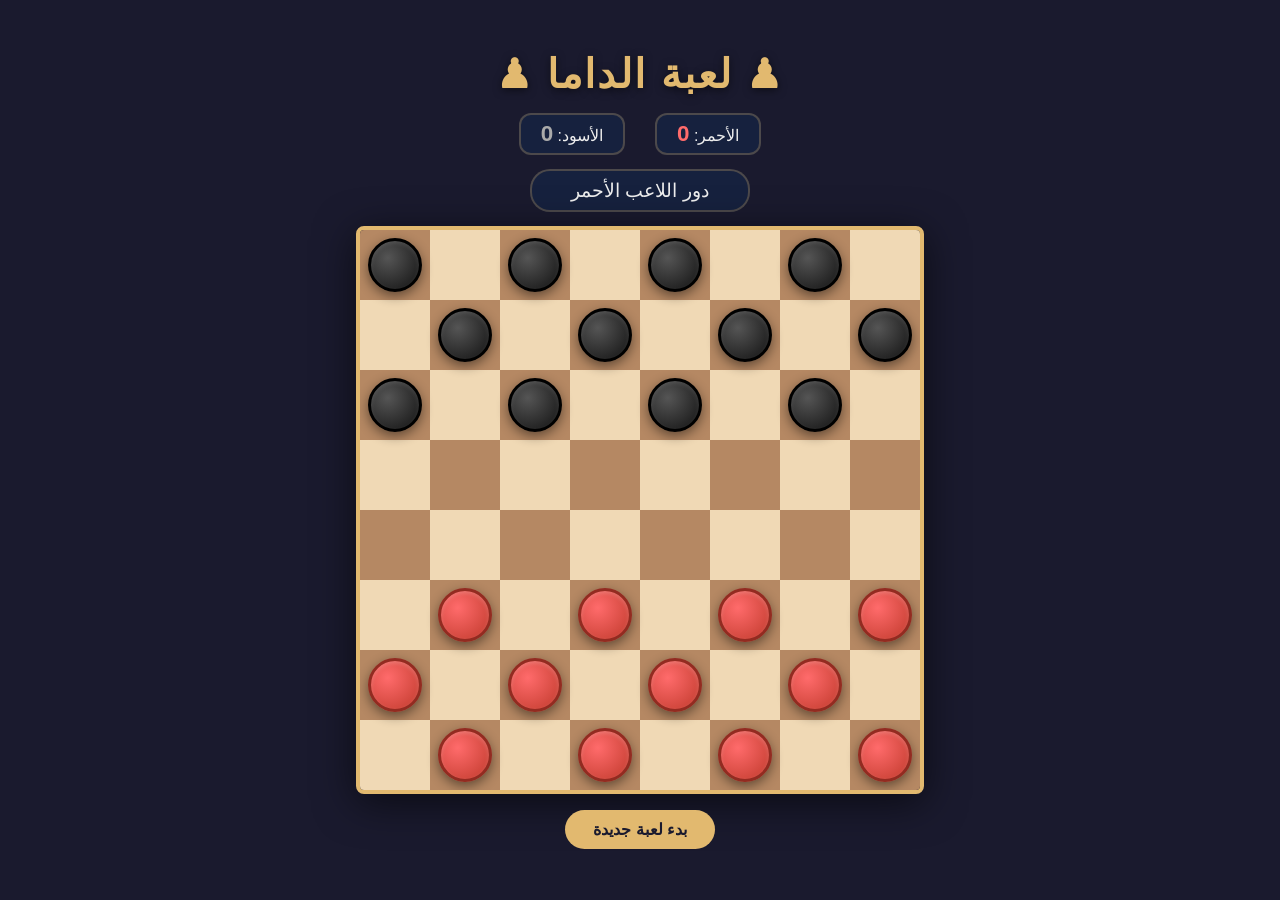
==== checkers.html @ d612825d "Rename index.html to checkers.html" ====
<!DOCTYPE html>
<html lang="ar" dir="rtl">
<head>
  <meta charset="UTF-8">
  <meta name="viewport" content="width=device-width, initial-scale=1.0">
  <title>لعبة الداما</title>
  <style>
    * { box-sizing: border-box; margin: 0; padding: 0; }

    body {
      background: #1a1a2e;
      display: flex;
      flex-direction: column;
      align-items: center;
      justify-content: center;
      min-height: 100vh;
      font-family: 'Segoe UI', Tahoma, Geneva, Verdana, sans-serif;
      color: #eee;
    }

    h1 {
      font-size: 2.5rem;
      margin-bottom: 16px;
      color: #e2b96f;
      text-shadow: 0 2px 8px #0008;
      letter-spacing: 2px;
    }

    #status {
      font-size: 1.2rem;
      margin-bottom: 14px;
      padding: 8px 24px;
      background: #16213e;
      border-radius: 20px;
      border: 2px solid #e2b96f44;
      min-width: 220px;
      text-align: center;
    }

    #board-container {
      border: 4px solid #e2b96f;
      border-radius: 8px;
      box-shadow: 0 8px 40px #0009;
      overflow: hidden;
    }

    #board {
      display: grid;
      grid-template-columns: repeat(8, 70px);
      grid-template-rows: repeat(8, 70px);
    }

    .cell {
      width: 70px;
      height: 70px;
      display: flex;
      align-items: center;
      justify-content: center;
      cursor: default;
      position: relative;
    }

    .cell.light { background: #f0d9b5; }
    .cell.dark  { background: #b58863; }
    .cell.dark.valid-move {
      background: #7fc97f;
      cursor: pointer;
    }
    .cell.dark.valid-move::after {
      content: '';
      width: 22px;
      height: 22px;
      border-radius: 50%;
      background: rgba(0,180,0,0.35);
      border: 2px dashed #0a0;
      position: absolute;
    }

    .piece {
      width: 54px;
      height: 54px;
      border-radius: 50%;
      cursor: pointer;
      border: 3px solid transparent;
      transition: transform 0.15s, box-shadow 0.15s;
      display: flex;
      align-items: center;
      justify-content: center;
      font-size: 1.6rem;
      user-select: none;
      position: relative;
      z-index: 1;
    }

    .piece.red {
      background: radial-gradient(circle at 35% 35%, #ff6b6b, #c0392b);
      border-color: #922b21;
      box-shadow: 0 4px 12px #0007, inset 0 2px 4px #fff3;
    }

    .piece.black {
      background: radial-gradient(circle at 35% 35%, #555, #111);
      border-color: #000;
      box-shadow: 0 4px 12px #0007, inset 0 2px 4px #fff2;
    }

    .piece.selected {
      transform: scale(1.12);
      box-shadow: 0 0 0 4px #ffe066, 0 4px 16px #0009;
    }

    .piece.king::after {
      content: '♛';
      font-size: 1.4rem;
      position: absolute;
      color: #ffe066;
      text-shadow: 0 1px 4px #0008;
    }

    #controls {
      margin-top: 16px;
      display: flex;
      gap: 12px;
    }

    button {
      padding: 10px 28px;
      border: none;
      border-radius: 24px;
      font-size: 1rem;
      cursor: pointer;
      font-weight: bold;
      transition: background 0.2s, transform 0.1s;
    }

    button:active { transform: scale(0.96); }

    #btn-reset {
      background: #e2b96f;
      color: #1a1a2e;
    }
    #btn-reset:hover { background: #f5d08a; }

    #score {
      display: flex;
      gap: 30px;
      margin-bottom: 14px;
      font-size: 1rem;
    }

    .score-box {
      padding: 6px 20px;
      border-radius: 12px;
      border: 2px solid #e2b96f44;
      background: #16213e;
      text-align: center;
    }

    .score-box span { font-size: 1.4rem; font-weight: bold; }
    .score-box.red-box span { color: #ff6b6b; }
    .score-box.black-box span { color: #aaa; }
  </style>
</head>
<body>

<h1>♟ لعبة الداما ♟</h1>

<div id="score">
  <div class="score-box red-box">
    الأحمر: <span id="red-captured">0</span>
  </div>
  <div class="score-box black-box">
    الأسود: <span id="black-captured">0</span>
  </div>
</div>

<div id="status">دور اللاعب الأحمر</div>

<div id="board-container">
  <div id="board"></div>
</div>

<div id="controls">
  <button id="btn-reset">بدء لعبة جديدة</button>
</div>

<script>
const EMPTY = 0, RED = 1, BLACK = 2, RED_KING = 3, BLACK_KING = 4;

let board = [], currentPlayer, selectedCell, validMoves, mustJump, jumpedFrom;
let redCaptured = 0, blackCaptured = 0;

function initBoard() {
  board = Array.from({length: 8}, () => Array(8).fill(EMPTY));
  for (let r = 0; r < 3; r++)
    for (let c = 0; c < 8; c++)
      if ((r + c) % 2 === 1) board[r][c] = BLACK;
  for (let r = 5; r < 8; r++)
    for (let c = 0; c < 8; c++)
      if ((r + c) % 2 === 1) board[r][c] = RED;
  currentPlayer = RED;
  selectedCell = null;
  validMoves = [];
  mustJump = false;
  jumpedFrom = null;
  redCaptured = 0;
  blackCaptured = 0;
  updateScoreDisplay();
  checkForMandatoryJumps();
  render();
}

function isRed(p)   { return p === RED   || p === RED_KING; }
function isBlack(p) { return p === BLACK || p === BLACK_KING; }
function isKing(p)  { return p === RED_KING || p === BLACK_KING; }
function belongsTo(p, player) {
  return player === RED ? isRed(p) : isBlack(p);
}

function getMovesForPiece(r, c, jumpOnly = false) {
  const piece = board[r][c];
  if (!piece) return [];
  const moves = [];
  const dirs = [];
  if (isRed(piece) || isKing(piece)) dirs.push([-1, -1], [-1, 1]);
  if (isBlack(piece) || isKing(piece)) dirs.push([1, -1], [1, 1]);

  for (const [dr, dc] of dirs) {
    const nr = r + dr, nc = c + dc;
    if (nr < 0 || nr > 7 || nc < 0 || nc > 7) continue;
    const target = board[nr][nc];
    if (!jumpOnly && target === EMPTY) {
      moves.push({fromR: r, fromC: c, toR: nr, toC: nc, jump: false});
    } else if (target !== EMPTY && !belongsTo(target, currentPlayer)) {
      const jr = nr + dr, jc = nc + dc;
      if (jr >= 0 && jr <= 7 && jc >= 0 && jc <= 7 && board[jr][jc] === EMPTY) {
        moves.push({fromR: r, fromC: c, toR: jr, toC: jc, jump: true, capR: nr, capC: nc});
      }
    }
  }
  return moves;
}

function checkForMandatoryJumps() {
  mustJump = false;
  for (let r = 0; r < 8; r++)
    for (let c = 0; c < 8; c++)
      if (belongsTo(board[r][c], currentPlayer))
        if (getMovesForPiece(r, c, true).length > 0) { mustJump = true; return; }
}

function selectPiece(r, c) {
  if (!belongsTo(board[r][c], currentPlayer)) return;
  const moves = getMovesForPiece(r, c, mustJump);
  if (mustJump && moves.filter(m => m.jump).length === 0) return;
  selectedCell = {r, c};
  validMoves = mustJump ? moves.filter(m => m.jump) : moves;
  render();
}

function movePiece(toR, toC) {
  const move = validMoves.find(m => m.toR === toR && m.toC === toC);
  if (!move) return;

  const piece = board[move.fromR][move.fromC];
  board[move.toR][move.toC] = piece;
  board[move.fromR][move.fromC] = EMPTY;

  if (move.jump) {
    board[move.capR][move.capC] = EMPTY;
    if (isRed(piece)) blackCaptured++;
    else redCaptured++;
    updateScoreDisplay();
  }

  // Promotion to king
  if (piece === RED && move.toR === 0)   board[move.toR][move.toC] = RED_KING;
  if (piece === BLACK && move.toR === 7) board[move.toR][move.toC] = BLACK_KING;

  // Check for multi-jump
  if (move.jump) {
    const newPiece = board[move.toR][move.toC];
    const furtherJumps = getMovesForPiece(move.toR, move.toC, true).filter(m => m.jump);
    // No multi-jump after promotion
    const justPromoted = (piece === RED && move.toR === 0) || (piece === BLACK && move.toR === 7);
    if (furtherJumps.length > 0 && !justPromoted) {
      mustJump = true;
      selectedCell = {r: move.toR, c: move.toC};
      validMoves = furtherJumps;
      render();
      return;
    }
  }

  switchPlayer();
}

function switchPlayer() {
  currentPlayer = currentPlayer === RED ? BLACK : RED;
  selectedCell = null;
  validMoves = [];
  checkForMandatoryJumps();
  render();
  checkWin();
}

function checkWin() {
  let redPieces = 0, blackPieces = 0;
  for (let r = 0; r < 8; r++)
    for (let c = 0; c < 8; c++) {
      if (isRed(board[r][c])) redPieces++;
      if (isBlack(board[r][c])) blackPieces++;
    }

  if (redPieces === 0) { setStatus('🎉 اللاعب الأسود فاز!'); disableBoard(); return; }
  if (blackPieces === 0) { setStatus('🎉 اللاعب الأحمر فاز!'); disableBoard(); return; }

  // Check if current player has any moves
  let hasMove = false;
  for (let r = 0; r < 8 && !hasMove; r++)
    for (let c = 0; c < 8 && !hasMove; c++)
      if (belongsTo(board[r][c], currentPlayer))
        if (getMovesForPiece(r, c).length > 0) hasMove = true;

  if (!hasMove) {
    const winner = currentPlayer === RED ? 'الأسود' : 'الأحمر';
    setStatus(`🎉 اللاعب ${winner} فاز!`);
    disableBoard();
  }
}

let boardDisabled = false;
function disableBoard() { boardDisabled = true; }

function setStatus(msg) {
  document.getElementById('status').textContent = msg;
}

function updateScoreDisplay() {
  document.getElementById('red-captured').textContent = redCaptured;
  document.getElementById('black-captured').textContent = blackCaptured;
}

function render() {
  if (!boardDisabled) {
    const player = currentPlayer === RED ? 'الأحمر' : 'الأسود';
    const jumpMsg = mustJump ? ' (يجب القفز!)' : '';
    setStatus(`دور اللاعب ${player}${jumpMsg}`);
  }

  const boardEl = document.getElementById('board');
  boardEl.innerHTML = '';

  for (let r = 0; r < 8; r++) {
    for (let c = 0; c < 8; c++) {
      const cell = document.createElement('div');
      cell.className = 'cell ' + ((r + c) % 2 === 0 ? 'light' : 'dark');

      const isValid = validMoves.some(m => m.toR === r && m.toC === c);
      if (isValid) cell.classList.add('valid-move');

      const piece = board[r][c];
      if (piece !== EMPTY) {
        const pieceEl = document.createElement('div');
        pieceEl.className = 'piece ' + (isRed(piece) ? 'red' : 'black');
        if (isKing(piece)) pieceEl.classList.add('king');
        if (selectedCell && selectedCell.r === r && selectedCell.c === c)
          pieceEl.classList.add('selected');

        pieceEl.addEventListener('click', () => {
          if (boardDisabled) return;
          if (selectedCell && isValid) {
            movePiece(r, c);
          } else {
            selectPiece(r, c);
          }
        });
        cell.appendChild(pieceEl);
      }

      if (isValid) {
        cell.addEventListener('click', () => {
          if (boardDisabled) return;
          movePiece(r, c);
        });
      }

      boardEl.appendChild(cell);
    }
  }
}

document.getElementById('btn-reset').addEventListener('click', () => {
  boardDisabled = false;
  initBoard();
});

initBoard();
</script>
</body>
</html>
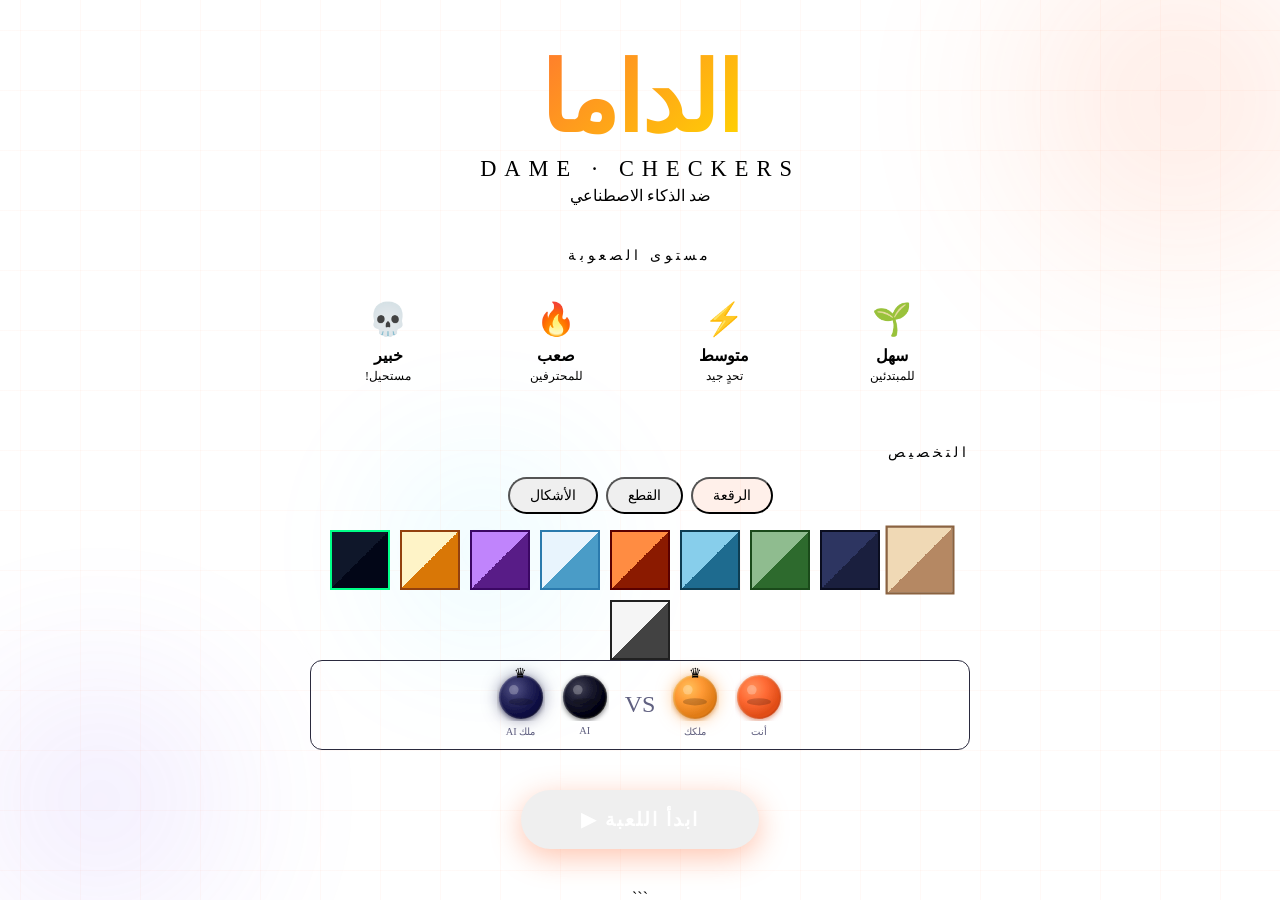
==== commit 40461962: "Update checkers.html" ====
--- a/checkers.html
+++ b/checkers.html
@@ -1,401 +1,5210 @@
 <!DOCTYPE html>
+
 <html lang="ar" dir="rtl">
 <head>
-  <meta charset="UTF-8">
-  <meta name="viewport" content="width=device-width, initial-scale=1.0">
-  <title>لعبة الداما</title>
-  <style>
-    * { box-sizing: border-box; margin: 0; padding: 0; }
-
-    body {
-      background: #1a1a2e;
-      display: flex;
-      flex-direction: column;
-      align-items: center;
-      justify-content: center;
-      min-height: 100vh;
-      font-family: 'Segoe UI', Tahoma, Geneva, Verdana, sans-serif;
-      color: #eee;
-    }
-
-    h1 {
-      font-size: 2.5rem;
-      margin-bottom: 16px;
-      color: #e2b96f;
-      text-shadow: 0 2px 8px #0008;
-      letter-spacing: 2px;
-    }
-
-    #status {
-      font-size: 1.2rem;
-      margin-bottom: 14px;
-      padding: 8px 24px;
-      background: #16213e;
-      border-radius: 20px;
-      border: 2px solid #e2b96f44;
-      min-width: 220px;
-      text-align: center;
-    }
-
-    #board-container {
-      border: 4px solid #e2b96f;
-      border-radius: 8px;
-      box-shadow: 0 8px 40px #0009;
-      overflow: hidden;
-    }
-
-    #board {
-      display: grid;
-      grid-template-columns: repeat(8, 70px);
-      grid-template-rows: repeat(8, 70px);
-    }
-
-    .cell {
-      width: 70px;
-      height: 70px;
-      display: flex;
-      align-items: center;
-      justify-content: center;
-      cursor: default;
-      position: relative;
-    }
-
-    .cell.light { background: #f0d9b5; }
-    .cell.dark  { background: #b58863; }
-    .cell.dark.valid-move {
-      background: #7fc97f;
-      cursor: pointer;
-    }
-    .cell.dark.valid-move::after {
-      content: '';
-      width: 22px;
-      height: 22px;
-      border-radius: 50%;
-      background: rgba(0,180,0,0.35);
-      border: 2px dashed #0a0;
-      position: absolute;
-    }
-
-    .piece {
-      width: 54px;
-      height: 54px;
-      border-radius: 50%;
-      cursor: pointer;
-      border: 3px solid transparent;
-      transition: transform 0.15s, box-shadow 0.15s;
-      display: flex;
-      align-items: center;
-      justify-content: center;
-      font-size: 1.6rem;
-      user-select: none;
-      position: relative;
-      z-index: 1;
-    }
-
-    .piece.red {
-      background: radial-gradient(circle at 35% 35%, #ff6b6b, #c0392b);
-      border-color: #922b21;
-      box-shadow: 0 4px 12px #0007, inset 0 2px 4px #fff3;
-    }
-
-    .piece.black {
-      background: radial-gradient(circle at 35% 35%, #555, #111);
-      border-color: #000;
-      box-shadow: 0 4px 12px #0007, inset 0 2px 4px #fff2;
-    }
-
-    .piece.selected {
-      transform: scale(1.12);
-      box-shadow: 0 0 0 4px #ffe066, 0 4px 16px #0009;
-    }
-
-    .piece.king::after {
-      content: '♛';
-      font-size: 1.4rem;
-      position: absolute;
-      color: #ffe066;
-      text-shadow: 0 1px 4px #0008;
-    }
-
-    #controls {
-      margin-top: 16px;
-      display: flex;
-      gap: 12px;
-    }
-
-    button {
-      padding: 10px 28px;
-      border: none;
-      border-radius: 24px;
-      font-size: 1rem;
-      cursor: pointer;
-      font-weight: bold;
-      transition: background 0.2s, transform 0.1s;
-    }
-
-    button:active { transform: scale(0.96); }
-
-    #btn-reset {
-      background: #e2b96f;
-      color: #1a1a2e;
-    }
-    #btn-reset:hover { background: #f5d08a; }
-
-    #score {
-      display: flex;
-      gap: 30px;
-      margin-bottom: 14px;
-      font-size: 1rem;
-    }
-
-    .score-box {
-      padding: 6px 20px;
-      border-radius: 12px;
-      border: 2px solid #e2b96f44;
-      background: #16213e;
-      text-align: center;
-    }
-
-    .score-box span { font-size: 1.4rem; font-weight: bold; }
-    .score-box.red-box span { color: #ff6b6b; }
-    .score-box.black-box span { color: #aaa; }
-  </style>
+<meta charset="UTF-8">
+<meta name="viewport" content="width=device-width, initial-scale=1.0">
+<title>Dame - لعبة الداما</title>
+<style>
+/* ============================================================
+   ROOT VARIABLES & GLOBAL RESET
+   ============================================================ */
+:root {
+  --bg-primary: #0a0a0f;
+  --bg-secondary: #12121a;
+  --bg-panel: #1a1a28;
+  --bg-card: #1e1e2e;
+  --accent-1: #ff6b35;
+  --accent-2: #f7c59f;
+  --accent-3: #ebebd3;
+  --accent-gold: #ffd700;
+  --accent-cyan: #00d4ff;
+  --accent-purple: #8b5cf6;
+  --accent-red: #ef4444;
+  --accent-green: #22c55e;
+  --text-primary: #f0f0f0;
+  --text-secondary: #a0a0b8;
+  --text-muted: #606080;
+  --border-color: #2a2a3e;
+  --shadow-glow: 0 0 30px rgba(255, 107, 53, 0.3);
+  --shadow-deep: 0 20px 60px rgba(0,0,0,0.8);
+  --radius-sm: 6px;
+  --radius-md: 12px;
+  --radius-lg: 20px;
+  --radius-xl: 32px;
+  --font-display: 'Segoe UI', 'Arial', sans-serif;
+  --transition-fast: 0.15s ease;
+  --transition-med: 0.3s ease;
+  --transition-slow: 0.6s ease;
+  --board-size: min(520px, 90vw);
+  --cell-size: calc(var(--board-size) / 8);
+}
+
+*, *::before, *::after {
+margin: 0; padding: 0;
+box-sizing: border-box;
+}
+
+html {
+font-size: 16px;
+scroll-behavior: smooth;
+}
+
+body {
+font-family: var(–font-display);
+background: var(–bg-primary);
+color: var(–text-primary);
+min-height: 100vh;
+overflow-x: hidden;
+position: relative;
+}
+
+/* ============================================================
+ANIMATED BACKGROUND
+============================================================ */
+.bg-canvas {
+position: fixed;
+top: 0; left: 0;
+width: 100%; height: 100%;
+pointer-events: none;
+z-index: 0;
+overflow: hidden;
+}
+
+.bg-grid {
+position: absolute;
+width: 200%; height: 200%;
+top: -50%; left: -50%;
+background-image:
+linear-gradient(rgba(255,107,53,0.04) 1px, transparent 1px),
+linear-gradient(90deg, rgba(255,107,53,0.04) 1px, transparent 1px);
+background-size: 60px 60px;
+animation: bgGridMove 20s linear infinite;
+}
+
+@keyframes bgGridMove {
+0% { transform: translate(0, 0); }
+100% { transform: translate(60px, 60px); }
+}
+
+.bg-orb {
+position: absolute;
+border-radius: 50%;
+filter: blur(80px);
+opacity: 0.15;
+animation: orbFloat 8s ease-in-out infinite;
+}
+
+.bg-orb-1 {
+width: 400px; height: 400px;
+background: radial-gradient(circle, #ff6b35, transparent);
+top: -100px; right: -100px;
+animation-delay: 0s;
+}
+
+.bg-orb-2 {
+width: 300px; height: 300px;
+background: radial-gradient(circle, #8b5cf6, transparent);
+bottom: -50px; left: -50px;
+animation-delay: 3s;
+}
+
+.bg-orb-3 {
+width: 200px; height: 200px;
+background: radial-gradient(circle, #00d4ff, transparent);
+top: 50%; left: 30%;
+animation-delay: 5s;
+}
+
+@keyframes orbFloat {
+0%, 100% { transform: translateY(0) scale(1); opacity: 0.15; }
+50% { transform: translateY(-30px) scale(1.1); opacity: 0.25; }
+}
+
+/* ============================================================
+SCREENS MANAGEMENT
+============================================================ */
+.screen {
+position: fixed;
+top: 0; left: 0;
+width: 100%; height: 100%;
+display: flex;
+align-items: center;
+justify-content: center;
+z-index: 10;
+transition: opacity 0.5s ease, transform 0.5s ease;
+overflow-y: auto;
+padding: 20px;
+}
+
+.screen.hidden {
+opacity: 0;
+pointer-events: none;
+transform: scale(0.95);
+}
+
+.screen.visible {
+opacity: 1;
+pointer-events: all;
+transform: scale(1);
+}
+
+/* ============================================================
+MAIN MENU SCREEN
+============================================================ */
+#screen-menu {
+flex-direction: column;
+gap: 0;
+}
+
+.menu-container {
+display: flex;
+flex-direction: column;
+align-items: center;
+gap: 40px;
+max-width: 700px;
+width: 100%;
+padding: 40px 20px;
+}
+
+.menu-title-wrap {
+text-align: center;
+position: relative;
+}
+
+.menu-title-ar {
+font-size: clamp(3rem, 8vw, 6rem);
+font-weight: 900;
+letter-spacing: -2px;
+background: linear-gradient(135deg, #ff6b35 0%, #ffd700 50%, #ff6b35 100%);
+background-size: 200% auto;
+-webkit-background-clip: text;
+-webkit-text-fill-color: transparent;
+background-clip: text;
+animation: shimmer 3s linear infinite;
+text-shadow: none;
+line-height: 1;
+}
+
+@keyframes shimmer {
+0% { background-position: 0% center; }
+100% { background-position: 200% center; }
+}
+
+.menu-title-en {
+font-size: clamp(1rem, 3vw, 1.4rem);
+color: var(–text-secondary);
+letter-spacing: 8px;
+text-transform: uppercase;
+margin-top: 8px;
+font-weight: 300;
+}
+
+.menu-subtitle {
+font-size: 1rem;
+color: var(–text-muted);
+margin-top: 4px;
+}
+
+.menu-decorline {
+width: 200px;
+height: 2px;
+background: linear-gradient(90deg, transparent, var(–accent-1), transparent);
+margin: 0 auto;
+animation: pulseLine 2s ease-in-out infinite;
+}
+
+@keyframes pulseLine {
+0%, 100% { opacity: 0.5; width: 100px; }
+50% { opacity: 1; width: 200px; }
+}
+
+/* Difficulty Selection */
+.difficulty-section {
+width: 100%;
+text-align: center;
+}
+
+.section-label {
+font-size: 0.85rem;
+color: var(–text-muted);
+letter-spacing: 4px;
+text-transform: uppercase;
+margin-bottom: 16px;
+display: block;
+}
+
+.difficulty-cards {
+display: flex;
+gap: 12px;
+justify-content: center;
+flex-wrap: wrap;
+}
+
+.diff-card {
+flex: 1;
+min-width: 140px;
+max-width: 180px;
+padding: 20px 16px;
+border: 2px solid var(–border-color);
+border-radius: var(–radius-lg);
+background: var(–bg-card);
+cursor: pointer;
+transition: all var(–transition-med);
+position: relative;
+overflow: hidden;
+}
+
+.diff-card::before {
+content: ‘’;
+position: absolute;
+inset: 0;
+opacity: 0;
+transition: opacity var(–transition-med);
+border-radius: inherit;
+}
+
+.diff-card[data-diff=“easy”]::before {
+background: linear-gradient(135deg, rgba(34,197,94,0.1), transparent);
+}
+.diff-card[data-diff=“medium”]::before {
+background: linear-gradient(135deg, rgba(251,191,36,0.1), transparent);
+}
+.diff-card[data-diff=“hard”]::before {
+background: linear-gradient(135deg, rgba(239,68,68,0.1), transparent);
+}
+.diff-card[data-diff=“expert”]::before {
+background: linear-gradient(135deg, rgba(139,92,246,0.1), transparent);
+}
+
+.diff-card:hover::before,
+.diff-card.selected::before {
+opacity: 1;
+}
+
+.diff-card[data-diff=“easy”]:hover,
+.diff-card[data-diff=“easy”].selected {
+border-color: var(–accent-green);
+box-shadow: 0 0 20px rgba(34,197,94,0.3);
+transform: translateY(-4px);
+}
+.diff-card[data-diff=“medium”]:hover,
+.diff-card[data-diff=“medium”].selected {
+border-color: #fbbf24;
+box-shadow: 0 0 20px rgba(251,191,36,0.3);
+transform: translateY(-4px);
+}
+.diff-card[data-diff=“hard”]:hover,
+.diff-card[data-diff=“hard”].selected {
+border-color: var(–accent-red);
+box-shadow: 0 0 20px rgba(239,68,68,0.3);
+transform: translateY(-4px);
+}
+.diff-card[data-diff=“expert”]:hover,
+.diff-card[data-diff=“expert”].selected {
+border-color: var(–accent-purple);
+box-shadow: 0 0 20px rgba(139,92,246,0.3);
+transform: translateY(-4px);
+}
+
+.diff-icon {
+font-size: 2rem;
+margin-bottom: 8px;
+display: block;
+}
+
+.diff-name {
+font-size: 1rem;
+font-weight: 700;
+color: var(–text-primary);
+display: block;
+}
+
+.diff-desc {
+font-size: 0.75rem;
+color: var(–text-muted);
+margin-top: 4px;
+display: block;
+}
+
+/* Theme Customization in Menu */
+.theme-section {
+width: 100%;
+}
+
+.theme-tabs {
+display: flex;
+gap: 8px;
+margin-bottom: 16px;
+justify-content: center;
+}
+
+.theme-tab {
+padding: 8px 20px;
+border: 1px solid var(–border-color);
+border-radius: 30px;
+background: var(–bg-card);
+color: var(–text-secondary);
+cursor: pointer;
+font-size: 0.85rem;
+transition: all var(–transition-fast);
+font-family: inherit;
+}
+
+.theme-tab.active,
+.theme-tab:hover {
+border-color: var(–accent-1);
+color: var(–accent-1);
+background: rgba(255,107,53,0.1);
+}
+
+.theme-panel {
+display: none;
+}
+
+.theme-panel.active {
+display: block;
+}
+
+.theme-grid {
+display: flex;
+gap: 10px;
+flex-wrap: wrap;
+justify-content: center;
+}
+
+.theme-swatch {
+width: 60px;
+height: 60px;
+border-radius: var(–radius-md);
+cursor: pointer;
+border: 2px solid transparent;
+transition: all var(–transition-fast);
+position: relative;
+overflow: hidden;
+display: flex;
+align-items: center;
+justify-content: center;
+font-size: 1.2rem;
+}
+
+.theme-swatch:hover {
+transform: scale(1.1);
+}
+
+.theme-swatch.selected {
+border-color: white;
+box-shadow: 0 0 15px rgba(255,255,255,0.4);
+transform: scale(1.15);
+}
+
+.theme-swatch .swatch-label {
+position: absolute;
+bottom: -20px;
+font-size: 0.6rem;
+color: white;
+text-align: center;
+width: 100%;
+transition: bottom 0.2s;
+white-space: nowrap;
+overflow: hidden;
+text-overflow: ellipsis;
+padding: 0 2px;
+}
+
+.theme-swatch:hover .swatch-label {
+bottom: 2px;
+}
+
+/* Piece shape selector */
+.shape-grid {
+display: flex;
+gap: 10px;
+flex-wrap: wrap;
+justify-content: center;
+}
+
+.shape-swatch {
+width: 60px;
+height: 60px;
+border-radius: var(–radius-md);
+cursor: pointer;
+border: 2px solid var(–border-color);
+background: var(–bg-card);
+transition: all var(–transition-fast);
+display: flex;
+align-items: center;
+justify-content: center;
+font-size: 1.5rem;
+}
+
+.shape-swatch:hover {
+transform: scale(1.1);
+border-color: var(–accent-1);
+}
+
+.shape-swatch.selected {
+border-color: var(–accent-gold);
+background: rgba(255,215,0,0.1);
+box-shadow: 0 0 15px rgba(255,215,0,0.3);
+transform: scale(1.15);
+}
+
+/* Start Button */
+.btn-start {
+padding: 18px 60px;
+font-size: 1.2rem;
+font-weight: 800;
+background: linear-gradient(135deg, var(–accent-1), #ff8c42);
+color: white;
+border: none;
+border-radius: 50px;
+cursor: pointer;
+transition: all var(–transition-med);
+letter-spacing: 2px;
+text-transform: uppercase;
+position: relative;
+overflow: hidden;
+box-shadow: 0 8px 30px rgba(255,107,53,0.4);
+font-family: inherit;
+}
+
+.btn-start::before {
+content: ‘’;
+position: absolute;
+top: -50%; left: -50%;
+width: 200%; height: 200%;
+background: linear-gradient(
+45deg,
+transparent 40%,
+rgba(255,255,255,0.15) 50%,
+transparent 60%
+);
+transform: translateX(-100%);
+transition: transform 0.6s ease;
+}
+
+.btn-start:hover::before {
+transform: translateX(100%);
+}
+
+.btn-start:hover {
+transform: translateY(-3px);
+box-shadow: 0 15px 40px rgba(255,107,53,0.6);
+}
+
+.btn-start:active {
+transform: translateY(0);
+}
+
+/* ============================================================
+GAME SCREEN
+============================================================ */
+#screen-game {
+align-items: flex-start;
+padding: 0;
+z-index: 5;
+}
+
+.game-layout {
+display: flex;
+width: 100%;
+height: 100vh;
+gap: 0;
+position: relative;
+}
+
+/* Left Panel */
+.panel-left {
+width: 260px;
+min-width: 260px;
+background: var(–bg-panel);
+border-right: 1px solid var(–border-color);
+display: flex;
+flex-direction: column;
+padding: 20px;
+gap: 20px;
+overflow-y: auto;
+z-index: 2;
+}
+
+/* Right Panel */
+.panel-right {
+width: 260px;
+min-width: 260px;
+background: var(–bg-panel);
+border-left: 1px solid var(–border-color);
+display: flex;
+flex-direction: column;
+padding: 20px;
+gap: 20px;
+overflow-y: auto;
+z-index: 2;
+}
+
+/* Center Board Area */
+.board-area {
+flex: 1;
+display: flex;
+flex-direction: column;
+align-items: center;
+justify-content: center;
+padding: 20px;
+position: relative;
+min-width: 0;
+}
+
+/* Player info cards */
+.player-card {
+background: var(–bg-card);
+border: 1px solid var(–border-color);
+border-radius: var(–radius-lg);
+padding: 16px;
+transition: all var(–transition-med);
+}
+
+.player-card.active {
+border-color: var(–accent-1);
+box-shadow: 0 0 20px rgba(255,107,53,0.2);
+}
+
+.player-card-header {
+display: flex;
+align-items: center;
+gap: 10px;
+margin-bottom: 12px;
+}
+
+.player-avatar {
+width: 44px;
+height: 44px;
+border-radius: 50%;
+display: flex;
+align-items: center;
+justify-content: center;
+font-size: 1.4rem;
+flex-shrink: 0;
+}
+
+.player-avatar.human {
+background: linear-gradient(135deg, #ff6b35, #ff8c42);
+}
+
+.player-avatar.ai {
+background: linear-gradient(135deg, #8b5cf6, #6d28d9);
+animation: aiPulse 2s ease-in-out infinite;
+}
+
+@keyframes aiPulse {
+0%, 100% { box-shadow: 0 0 0 0 rgba(139,92,246,0.4); }
+50% { box-shadow: 0 0 0 8px rgba(139,92,246,0); }
+}
+
+.player-name {
+font-size: 1rem;
+font-weight: 700;
+color: var(–text-primary);
+}
+
+.player-role {
+font-size: 0.75rem;
+color: var(–text-muted);
+}
+
+.player-stats {
+display: grid;
+grid-template-columns: 1fr 1fr;
+gap: 8px;
+}
+
+.stat-item {
+background: var(–bg-secondary);
+border-radius: var(–radius-sm);
+padding: 8px;
+text-align: center;
+}
+
+.stat-value {
+font-size: 1.4rem;
+font-weight: 900;
+color: var(–accent-1);
+display: block;
+line-height: 1;
+}
+
+.stat-label {
+font-size: 0.65rem;
+color: var(–text-muted);
+text-transform: uppercase;
+letter-spacing: 1px;
+margin-top: 2px;
+display: block;
+}
+
+/* Timer */
+.timer-display {
+background: var(–bg-card);
+border: 1px solid var(–border-color);
+border-radius: var(–radius-lg);
+padding: 16px;
+text-align: center;
+}
+
+.timer-label {
+font-size: 0.7rem;
+color: var(–text-muted);
+letter-spacing: 3px;
+text-transform: uppercase;
+margin-bottom: 8px;
+display: block;
+}
+
+.timer-value {
+font-size: 2.4rem;
+font-weight: 900;
+font-variant-numeric: tabular-nums;
+color: var(–accent-cyan);
+letter-spacing: -1px;
+text-shadow: 0 0 20px rgba(0,212,255,0.5);
+transition: color 0.3s;
+}
+
+.timer-value.warning {
+color: var(–accent-red);
+text-shadow: 0 0 20px rgba(239,68,68,0.5);
+animation: timerPulse 0.5s ease-in-out infinite;
+}
+
+@keyframes timerPulse {
+0%, 100% { transform: scale(1); }
+50% { transform: scale(1.05); }
+}
+
+/* Move History */
+.history-panel {
+background: var(–bg-card);
+border: 1px solid var(–border-color);
+border-radius: var(–radius-lg);
+padding: 16px;
+flex: 1;
+display: flex;
+flex-direction: column;
+overflow: hidden;
+}
+
+.history-title {
+font-size: 0.75rem;
+color: var(–text-muted);
+letter-spacing: 3px;
+text-transform: uppercase;
+margin-bottom: 12px;
+display: flex;
+align-items: center;
+gap: 8px;
+}
+
+.history-title::after {
+content: ‘’;
+flex: 1;
+height: 1px;
+background: var(–border-color);
+}
+
+.history-list {
+overflow-y: auto;
+flex: 1;
+display: flex;
+flex-direction: column;
+gap: 4px;
+}
+
+.history-list::-webkit-scrollbar {
+width: 3px;
+}
+.history-list::-webkit-scrollbar-track {
+background: transparent;
+}
+.history-list::-webkit-scrollbar-thumb {
+background: var(–border-color);
+border-radius: 2px;
+}
+
+.history-move {
+display: flex;
+align-items: center;
+gap: 8px;
+padding: 6px 8px;
+border-radius: var(–radius-sm);
+font-size: 0.8rem;
+color: var(–text-secondary);
+transition: background var(–transition-fast);
+animation: slideInMove 0.3s ease;
+}
+
+@keyframes slideInMove {
+from { transform: translateX(10px); opacity: 0; }
+to { transform: translateX(0); opacity: 1; }
+}
+
+.history-move:hover {
+background: var(–bg-secondary);
+}
+
+.history-move-num {
+color: var(–text-muted);
+font-size: 0.7rem;
+min-width: 20px;
+}
+
+.history-move-icon {
+font-size: 0.9rem;
+}
+
+.history-move.capture {
+color: var(–accent-red);
+}
+
+.history-move.king {
+color: var(–accent-gold);
+}
+
+/* Game Controls */
+.game-controls {
+display: flex;
+flex-direction: column;
+gap: 8px;
+}
+
+.btn-control {
+padding: 10px 16px;
+border-radius: var(–radius-md);
+border: 1px solid var(–border-color);
+background: var(–bg-card);
+color: var(–text-secondary);
+cursor: pointer;
+font-size: 0.85rem;
+font-family: inherit;
+display: flex;
+align-items: center;
+gap: 8px;
+transition: all var(–transition-fast);
+text-align: right;
+justify-content: flex-start;
+}
+
+.btn-control:hover {
+background: var(–bg-secondary);
+color: var(–text-primary);
+border-color: var(–accent-1);
+transform: translateX(3px);
+}
+
+.btn-control.danger:hover {
+border-color: var(–accent-red);
+color: var(–accent-red);
+}
+
+/* AI Thinking Indicator */
+.ai-thinking {
+display: flex;
+align-items: center;
+gap: 10px;
+padding: 10px 16px;
+background: rgba(139,92,246,0.1);
+border: 1px solid rgba(139,92,246,0.3);
+border-radius: var(–radius-md);
+font-size: 0.85rem;
+color: var(–accent-purple);
+opacity: 0;
+transition: opacity var(–transition-med);
+}
+
+.ai-thinking.visible {
+opacity: 1;
+}
+
+.thinking-dots {
+display: flex;
+gap: 4px;
+}
+
+.thinking-dot {
+width: 6px; height: 6px;
+border-radius: 50%;
+background: var(–accent-purple);
+animation: thinkDot 1.2s ease-in-out infinite;
+}
+.thinking-dot:nth-child(2) { animation-delay: 0.2s; }
+.thinking-dot:nth-child(3) { animation-delay: 0.4s; }
+
+@keyframes thinkDot {
+0%, 80%, 100% { transform: scale(0.6); opacity: 0.4; }
+40% { transform: scale(1); opacity: 1; }
+}
+
+/* ============================================================
+GAME BOARD
+============================================================ */
+.board-wrapper {
+position: relative;
+display: flex;
+flex-direction: column;
+align-items: center;
+gap: 8px;
+}
+
+.board-coordinates-top,
+.board-coordinates-bottom {
+display: flex;
+width: var(–board-size);
+padding-right: 24px;
+}
+
+.board-coordinates-right {
+position: absolute;
+right: -24px;
+top: 0;
+height: var(–board-size);
+display: flex;
+flex-direction: column;
+}
+
+.coord-label {
+font-size: 0.65rem;
+color: var(–text-muted);
+text-align: center;
+display: flex;
+align-items: center;
+justify-content: center;
+}
+
+.coord-label-col {
+flex: 1;
+font-size: 0.65rem;
+color: var(–text-muted);
+text-align: center;
+}
+
+.coord-label-row {
+width: 24px;
+flex: 1;
+font-size: 0.65rem;
+color: var(–text-muted);
+text-align: center;
+display: flex;
+align-items: center;
+justify-content: center;
+}
+
+.board-outer {
+position: relative;
+}
+
+.board-frame {
+width: calc(var(–board-size) + 20px);
+height: calc(var(–board-size) + 20px);
+border-radius: var(–radius-md);
+padding: 10px;
+position: relative;
+box-shadow: var(–shadow-deep), 0 0 0 1px rgba(255,107,53,0.1);
+}
+
+#game-board {
+width: var(–board-size);
+height: var(–board-size);
+display: grid;
+grid-template-columns: repeat(8, 1fr);
+grid-template-rows: repeat(8, 1fr);
+position: relative;
+border-radius: 4px;
+overflow: hidden;
+box-shadow: 0 10px 40px rgba(0,0,0,0.5), inset 0 1px 0 rgba(255,255,255,0.05);
+transition: box-shadow var(–transition-med);
+}
+
+/* Board Cell */
+.cell {
+width: var(–cell-size);
+height: var(–cell-size);
+position: relative;
+display: flex;
+align-items: center;
+justify-content: center;
+cursor: default;
+transition: all 0.15s ease;
+overflow: hidden;
+}
+
+.cell.playable {
+cursor: pointer;
+}
+
+.cell.light {}
+
+.cell.dark {}
+
+/* Cell hover effect for valid moves */
+.cell.valid-move {
+cursor: pointer;
+}
+
+.cell.valid-move::before {
+content: ‘’;
+position: absolute;
+width: 35%;
+height: 35%;
+border-radius: 50%;
+background: rgba(255,255,255,0.25);
+z-index: 5;
+animation: validPulse 1s ease-in-out infinite;
+pointer-events: none;
+}
+
+@keyframes validPulse {
+0%, 100% { transform: scale(0.8); opacity: 0.6; }
+50% { transform: scale(1.1); opacity: 1; }
+}
+
+.cell.valid-capture::before {
+background: rgba(239,68,68,0.4);
+width: 50%;
+height: 50%;
+}
+
+.cell.selected-source::after {
+content: ‘’;
+position: absolute;
+inset: 4px;
+border-radius: 4px;
+border: 2px solid rgba(255,215,0,0.8);
+z-index: 4;
+animation: selectedGlow 1s ease-in-out infinite;
+pointer-events: none;
+}
+
+@keyframes selectedGlow {
+0%, 100% { box-shadow: inset 0 0 10px rgba(255,215,0,0.3); }
+50% { box-shadow: inset 0 0 20px rgba(255,215,0,0.6); }
+}
+
+.cell.last-move-from,
+.cell.last-move-to {
+position: relative;
+}
+
+.cell.last-move-from::after {
+content: ‘’;
+position: absolute;
+inset: 2px;
+border-radius: 3px;
+background: rgba(0,212,255,0.1);
+z-index: 2;
+pointer-events: none;
+}
+
+.cell.last-move-to::after {
+content: ‘’;
+position: absolute;
+inset: 2px;
+border-radius: 3px;
+background: rgba(0,212,255,0.2);
+z-index: 2;
+pointer-events: none;
+}
+
+/* ============================================================
+PIECES
+============================================================ */
+.piece {
+position: absolute;
+z-index: 10;
+cursor: pointer;
+transition: transform var(–transition-fast), filter var(–transition-fast);
+user-select: none;
+display: flex;
+align-items: center;
+justify-content: center;
+}
+
+.piece:hover {
+filter: brightness(1.15);
+}
+
+.piece.selected {
+transform: scale(1.1) translateY(-4px);
+filter: brightness(1.2) drop-shadow(0 8px 15px rgba(0,0,0,0.5));
+z-index: 20;
+}
+
+.piece.animating {
+transition: top 0.35s cubic-bezier(0.34, 1.56, 0.64, 1),
+left 0.35s cubic-bezier(0.34, 1.56, 0.64, 1),
+transform 0.35s ease;
+z-index: 30;
+}
+
+.piece.captured {
+animation: captureAnim 0.4s ease forwards;
+}
+
+@keyframes captureAnim {
+0% { transform: scale(1); opacity: 1; }
+50% { transform: scale(1.4) rotate(180deg); opacity: 0.6; }
+100% { transform: scale(0) rotate(360deg); opacity: 0; }
+}
+
+.piece.crowned {
+animation: crownAnim 0.6s ease forwards;
+}
+
+@keyframes crownAnim {
+0% { transform: scale(1); }
+30% { transform: scale(1.4) rotate(-10deg); }
+60% { transform: scale(1.3) rotate(10deg); }
+100% { transform: scale(1); }
+}
+
+/* King crown indicator */
+.king-crown {
+position: absolute;
+top: 0; left: 50%;
+transform: translateX(-50%) translateY(-40%);
+font-size: calc(var(–cell-size) * 0.28);
+z-index: 15;
+filter: drop-shadow(0 2px 4px rgba(0,0,0,0.8));
+animation: crownFloat 2s ease-in-out infinite;
+pointer-events: none;
+}
+
+@keyframes crownFloat {
+0%, 100% { transform: translateX(-50%) translateY(-40%); }
+50% { transform: translateX(-50%) translateY(-50%); }
+}
+
+/* ============================================================
+PIECE SHAPES - SVG BASED
+============================================================ */
+.piece-svg {
+width: calc(var(–cell-size) * 0.75);
+height: calc(var(–cell-size) * 0.75);
+position: relative;
+filter: drop-shadow(0 4px 8px rgba(0,0,0,0.4));
+transition: filter var(–transition-fast);
+}
+
+/* Game Info Bar */
+.game-info-bar {
+position: absolute;
+bottom: 20px;
+left: 50%;
+transform: translateX(-50%);
+display: flex;
+align-items: center;
+gap: 16px;
+background: var(–bg-panel);
+border: 1px solid var(–border-color);
+border-radius: 50px;
+padding: 10px 24px;
+font-size: 0.85rem;
+color: var(–text-secondary);
+white-space: nowrap;
+}
+
+.info-turn-indicator {
+display: flex;
+align-items: center;
+gap: 8px;
+font-weight: 700;
+color: var(–text-primary);
+}
+
+.turn-dot {
+width: 10px;
+height: 10px;
+border-radius: 50%;
+animation: turnBlink 1s ease-in-out infinite;
+}
+
+@keyframes turnBlink {
+0%, 100% { opacity: 1; }
+50% { opacity: 0.3; }
+}
+
+/* Diff Badge */
+.diff-badge {
+padding: 4px 12px;
+border-radius: 20px;
+font-size: 0.7rem;
+font-weight: 700;
+letter-spacing: 1px;
+text-transform: uppercase;
+}
+
+.diff-badge.easy { background: rgba(34,197,94,0.15); color: #22c55e; }
+.diff-badge.medium { background: rgba(251,191,36,0.15); color: #fbbf24; }
+.diff-badge.hard { background: rgba(239,68,68,0.15); color: #ef4444; }
+.diff-badge.expert { background: rgba(139,92,246,0.15); color: #8b5cf6; }
+
+/* ============================================================
+WIN/LOSE SCREEN
+============================================================ */
+#screen-result {
+flex-direction: column;
+}
+
+.result-container {
+text-align: center;
+display: flex;
+flex-direction: column;
+align-items: center;
+gap: 32px;
+padding: 40px;
+background: var(–bg-panel);
+border: 1px solid var(–border-color);
+border-radius: var(–radius-xl);
+max-width: 500px;
+width: 90%;
+box-shadow: var(–shadow-deep);
+position: relative;
+overflow: hidden;
+}
+
+.result-container::before {
+content: ‘’;
+position: absolute;
+top: -2px; left: -2px; right: -2px;
+height: 3px;
+background: linear-gradient(90deg, #ff6b35, #ffd700, #00d4ff, #8b5cf6);
+background-size: 300% auto;
+animation: borderFlow 3s linear infinite;
+}
+
+@keyframes borderFlow {
+0% { background-position: 0% center; }
+100% { background-position: 300% center; }
+}
+
+.result-emoji {
+font-size: 5rem;
+animation: resultBounce 0.8s cubic-bezier(0.34, 1.56, 0.64, 1);
+}
+
+@keyframes resultBounce {
+0% { transform: scale(0) rotate(-20deg); }
+100% { transform: scale(1) rotate(0); }
+}
+
+.result-title {
+font-size: 2.5rem;
+font-weight: 900;
+line-height: 1;
+}
+
+.result-title.win {
+background: linear-gradient(135deg, #ffd700, #ff6b35);
+-webkit-background-clip: text;
+-webkit-text-fill-color: transparent;
+background-clip: text;
+}
+
+.result-title.lose {
+color: var(–text-secondary);
+}
+
+.result-title.draw {
+background: linear-gradient(135deg, #00d4ff, #8b5cf6);
+-webkit-background-clip: text;
+-webkit-text-fill-color: transparent;
+background-clip: text;
+}
+
+.result-stats {
+display: grid;
+grid-template-columns: repeat(3, 1fr);
+gap: 16px;
+width: 100%;
+}
+
+.result-stat {
+background: var(–bg-card);
+border-radius: var(–radius-md);
+padding: 16px;
+}
+
+.result-stat-val {
+font-size: 2rem;
+font-weight: 900;
+color: var(–accent-1);
+display: block;
+}
+
+.result-stat-label {
+font-size: 0.75rem;
+color: var(–text-muted);
+text-transform: uppercase;
+letter-spacing: 1px;
+margin-top: 4px;
+display: block;
+}
+
+.result-buttons {
+display: flex;
+gap: 12px;
+flex-wrap: wrap;
+justify-content: center;
+}
+
+.btn-result {
+padding: 14px 32px;
+border-radius: 50px;
+border: 2px solid var(–border-color);
+background: var(–bg-card);
+color: var(–text-primary);
+cursor: pointer;
+font-size: 0.95rem;
+font-family: inherit;
+font-weight: 600;
+transition: all var(–transition-med);
+}
+
+.btn-result:hover {
+background: var(–bg-secondary);
+border-color: var(–accent-1);
+transform: translateY(-2px);
+}
+
+.btn-result.primary {
+background: linear-gradient(135deg, var(–accent-1), #ff8c42);
+border-color: transparent;
+box-shadow: 0 8px 25px rgba(255,107,53,0.4);
+}
+
+.btn-result.primary:hover {
+transform: translateY(-3px);
+box-shadow: 0 12px 35px rgba(255,107,53,0.6);
+}
+
+/* ============================================================
+CONFETTI / PARTICLES
+============================================================ */
+.confetti-container {
+position: fixed;
+top: 0; left: 0;
+width: 100%; height: 100%;
+pointer-events: none;
+z-index: 1000;
+overflow: hidden;
+}
+
+.confetti-piece {
+position: absolute;
+width: 10px;
+height: 10px;
+top: -10px;
+animation: confettiFall linear forwards;
+border-radius: 2px;
+}
+
+@keyframes confettiFall {
+0% { transform: translateY(0) rotate(0deg) translateX(0); opacity: 1; }
+100% { transform: translateY(100vh) rotate(720deg) translateX(var(–drift)); opacity: 0; }
+}
+
+/* ============================================================
+MISC UTILITIES
+============================================================ */
+.flex-center {
+display: flex;
+align-items: center;
+justify-content: center;
+}
+
+.gap-8 { gap: 8px; }
+.gap-12 { gap: 12px; }
+.gap-16 { gap: 16px; }
+
+.text-muted { color: var(–text-muted); }
+.text-accent { color: var(–accent-1); }
+.font-bold { font-weight: 700; }
+.font-mono { font-variant-numeric: tabular-nums; }
+
+.divider {
+width: 100%;
+height: 1px;
+background: var(–border-color);
+}
+
+.badge {
+display: inline-flex;
+align-items: center;
+gap: 4px;
+padding: 3px 10px;
+border-radius: 20px;
+font-size: 0.7rem;
+font-weight: 600;
+}
+
+/* Toast notifications */
+.toast-container {
+position: fixed;
+top: 20px;
+left: 50%;
+transform: translateX(-50%);
+z-index: 1000;
+display: flex;
+flex-direction: column;
+gap: 8px;
+pointer-events: none;
+}
+
+.toast {
+padding: 12px 24px;
+border-radius: 50px;
+background: var(–bg-panel);
+border: 1px solid var(–border-color);
+color: var(–text-primary);
+font-size: 0.9rem;
+animation: toastIn 0.4s cubic-bezier(0.34, 1.56, 0.64, 1),
+toastOut 0.4s ease 2.6s forwards;
+box-shadow: var(–shadow-deep);
+white-space: nowrap;
+max-width: 90vw;
+text-align: center;
+overflow: hidden;
+text-overflow: ellipsis;
+}
+
+.toast.success { border-color: var(–accent-green); color: var(–accent-green); }
+.toast.error { border-color: var(–accent-red); color: var(–accent-red); }
+.toast.info { border-color: var(–accent-cyan); color: var(–accent-cyan); }
+.toast.gold { border-color: var(–accent-gold); color: var(–accent-gold); }
+
+@keyframes toastIn {
+from { transform: translateY(-20px) scale(0.9); opacity: 0; }
+to { transform: translateY(0) scale(1); opacity: 1; }
+}
+
+@keyframes toastOut {
+from { transform: translateY(0) scale(1); opacity: 1; }
+to { transform: translateY(-20px) scale(0.9); opacity: 0; }
+}
+
+/* Scrollbar */
+::-webkit-scrollbar { width: 6px; }
+::-webkit-scrollbar-track { background: var(–bg-secondary); }
+::-webkit-scrollbar-thumb { background: var(–border-color); border-radius: 3px; }
+::-webkit-scrollbar-thumb:hover { background: var(–text-muted); }
+
+/* Responsive */
+@media (max-width: 900px) {
+.panel-left, .panel-right { width: 200px; min-width: 200px; }
+}
+
+@media (max-width: 700px) {
+.game-layout { flex-direction: column; height: auto; min-height: 100vh; }
+.panel-left, .panel-right { width: 100%; min-width: unset; flex-direction: row; flex-wrap: wrap; }
+.panel-left { order: 2; }
+.panel-right { order: 3; }
+.board-area { order: 1; }
+:root { –board-size: min(400px, 95vw); }
+}
+
+@media (max-width: 500px) {
+:root { –board-size: min(340px, 98vw); }
+.panel-left, .panel-right { padding: 12px; gap: 12px; }
+}
+
+/* Glow effects on board */
+.board-glow {
+position: absolute;
+inset: -20px;
+border-radius: inherit;
+pointer-events: none;
+z-index: -1;
+transition: all var(–transition-slow);
+}
+
+/* Move number display */
+.move-counter {
+background: var(–bg-card);
+border: 1px solid var(–border-color);
+border-radius: var(–radius-md);
+padding: 10px 16px;
+display: flex;
+justify-content: space-between;
+align-items: center;
+font-size: 0.85rem;
+}
+
+.move-counter-label {
+color: var(–text-muted);
+font-size: 0.75rem;
+text-transform: uppercase;
+letter-spacing: 2px;
+}
+
+.move-counter-val {
+color: var(–accent-1);
+font-weight: 900;
+font-size: 1.2rem;
+}
+
+/* Eval bar */
+.eval-bar-wrap {
+background: var(–bg-card);
+border: 1px solid var(–border-color);
+border-radius: var(–radius-md);
+padding: 12px;
+}
+
+.eval-bar-label {
+font-size: 0.7rem;
+color: var(–text-muted);
+letter-spacing: 2px;
+text-transform: uppercase;
+margin-bottom: 8px;
+display: block;
+}
+
+.eval-bar-track {
+width: 100%;
+height: 12px;
+background: var(–bg-secondary);
+border-radius: 6px;
+overflow: hidden;
+position: relative;
+}
+
+.eval-bar-fill {
+height: 100%;
+background: linear-gradient(90deg, var(–accent-1), var(–accent-gold));
+border-radius: 6px;
+transition: width 0.5s cubic-bezier(0.34, 1.56, 0.64, 1);
+width: 50%;
+}
+
+.eval-bar-text {
+display: flex;
+justify-content: space-between;
+margin-top: 6px;
+font-size: 0.7rem;
+color: var(–text-muted);
+}
+
+/* Captured pieces display */
+.captured-pieces {
+background: var(–bg-card);
+border: 1px solid var(–border-color);
+border-radius: var(–radius-md);
+padding: 10px;
+}
+
+.captured-title {
+font-size: 0.65rem;
+color: var(–text-muted);
+letter-spacing: 3px;
+text-transform: uppercase;
+margin-bottom: 8px;
+display: block;
+}
+
+.captured-grid {
+display: flex;
+flex-wrap: wrap;
+gap: 4px;
+min-height: 24px;
+}
+
+.captured-dot {
+width: 16px;
+height: 16px;
+border-radius: 50%;
+opacity: 0.8;
+animation: dotAppear 0.3s ease;
+box-shadow: 0 2px 4px rgba(0,0,0,0.4);
+}
+
+@keyframes dotAppear {
+from { transform: scale(0); }
+to { transform: scale(1); }
+}
+
+/* Piece selection/valid highlights animated ring */
+@keyframes ringPulse {
+0%, 100% { transform: scale(0.9); opacity: 0.7; }
+50% { transform: scale(1.0); opacity: 1; }
+}
+
+/* Loading overlay */
+.loading-overlay {
+position: fixed;
+inset: 0;
+background: rgba(10,10,15,0.9);
+display: flex;
+align-items: center;
+justify-content: center;
+z-index: 999;
+opacity: 0;
+pointer-events: none;
+transition: opacity var(–transition-med);
+}
+
+.loading-overlay.visible {
+opacity: 1;
+pointer-events: all;
+}
+
+.loading-spinner {
+width: 60px;
+height: 60px;
+border: 3px solid var(–border-color);
+border-top-color: var(–accent-1);
+border-radius: 50%;
+animation: spin 0.8s linear infinite;
+}
+
+@keyframes spin {
+to { transform: rotate(360deg); }
+}
+</style>
+
 </head>
 <body>
 
-<h1>♟ لعبة الداما ♟</h1>
-
-<div id="score">
-  <div class="score-box red-box">
-    الأحمر: <span id="red-captured">0</span>
-  </div>
-  <div class="score-box black-box">
-    الأسود: <span id="black-captured">0</span>
+<!-- Animated Background -->
+
+<div class="bg-canvas">
+  <div class="bg-grid"></div>
+  <div class="bg-orb bg-orb-1"></div>
+  <div class="bg-orb bg-orb-2"></div>
+  <div class="bg-orb bg-orb-3"></div>
+</div>
+
+<!-- Toast Container -->
+
+<div class="toast-container" id="toast-container"></div>
+
+<!-- Confetti Container -->
+
+<div class="confetti-container" id="confetti-container"></div>
+
+<!-- ============================================================
+     MAIN MENU SCREEN
+     ============================================================ -->
+
+<div class="screen visible" id="screen-menu">
+  <div class="menu-container">
+
+```
+<!-- Title -->
+<div class="menu-title-wrap">
+  <div class="menu-title-ar">الداما</div>
+  <div class="menu-title-en">DAME · CHECKERS</div>
+  <div class="menu-subtitle">ضد الذكاء الاصطناعي</div>
+  <div class="menu-decorline"></div>
+</div>
+
+<!-- Difficulty -->
+<div class="difficulty-section">
+  <span class="section-label">مستوى الصعوبة</span>
+  <div class="difficulty-cards">
+    <div class="diff-card" data-diff="easy" onclick="selectDifficulty(this)">
+      <span class="diff-icon">🌱</span>
+      <span class="diff-name">سهل</span>
+      <span class="diff-desc">للمبتدئين</span>
+    </div>
+    <div class="diff-card selected" data-diff="medium" onclick="selectDifficulty(this)">
+      <span class="diff-icon">⚡</span>
+      <span class="diff-name">متوسط</span>
+      <span class="diff-desc">تحدٍ جيد</span>
+    </div>
+    <div class="diff-card" data-diff="hard" onclick="selectDifficulty(this)">
+      <span class="diff-icon">🔥</span>
+      <span class="diff-name">صعب</span>
+      <span class="diff-desc">للمحترفين</span>
+    </div>
+    <div class="diff-card" data-diff="expert" onclick="selectDifficulty(this)">
+      <span class="diff-icon">💀</span>
+      <span class="diff-name">خبير</span>
+      <span class="diff-desc">مستحيل!</span>
+    </div>
   </div>
 </div>
 
-<div id="status">دور اللاعب الأحمر</div>
-
-<div id="board-container">
-  <div id="board"></div>
+<!-- Theme Customization -->
+<div class="theme-section">
+  <span class="section-label">التخصيص</span>
+  <div class="theme-tabs">
+    <button class="theme-tab active" onclick="switchThemeTab(this,'board')">الرقعة</button>
+    <button class="theme-tab" onclick="switchThemeTab(this,'pieces')">القطع</button>
+    <button class="theme-tab" onclick="switchThemeTab(this,'shapes')">الأشكال</button>
+  </div>
+
+  <!-- Board Themes -->
+  <div class="theme-panel active" id="panel-board">
+    <div class="theme-grid" id="board-themes"></div>
+  </div>
+
+  <!-- Piece Themes -->
+  <div class="theme-panel" id="panel-pieces">
+    <div class="theme-grid" id="piece-themes"></div>
+  </div>
+
+  <!-- Piece Shapes -->
+  <div class="theme-panel" id="panel-shapes">
+    <div class="shape-grid" id="piece-shapes"></div>
+  </div>
 </div>
 
-<div id="controls">
-  <button id="btn-reset">بدء لعبة جديدة</button>
+<!-- Start Button -->
+<button class="btn-start" onclick="startGame()">
+  ابدأ اللعبة ▶
+</button>
+```
+
+  </div>
 </div>
 
+<!-- ============================================================
+     GAME SCREEN
+     ============================================================ -->
+
+<div class="screen hidden" id="screen-game">
+  <div class="game-layout">
+
+```
+<!-- Left Panel: Player + Controls -->
+<div class="panel-left">
+
+  <!-- Human Player Card -->
+  <div class="player-card active" id="card-human">
+    <div class="player-card-header">
+      <div class="player-avatar human">👤</div>
+      <div>
+        <div class="player-name">أنت</div>
+        <div class="player-role">اللاعب البشري</div>
+      </div>
+    </div>
+    <div class="player-stats">
+      <div class="stat-item">
+        <span class="stat-value" id="human-pieces">12</span>
+        <span class="stat-label">القطع</span>
+      </div>
+      <div class="stat-item">
+        <span class="stat-value" id="human-kings">0</span>
+        <span class="stat-label">ملوك</span>
+      </div>
+      <div class="stat-item">
+        <span class="stat-value" id="human-captured">0</span>
+        <span class="stat-label">أسير</span>
+      </div>
+      <div class="stat-item">
+        <span class="stat-value" id="human-moves">0</span>
+        <span class="stat-label">خطوة</span>
+      </div>
+    </div>
+  </div>
+
+  <!-- Captured by Human -->
+  <div class="captured-pieces">
+    <span class="captured-title">مأسورو الخصم</span>
+    <div class="captured-grid" id="captured-by-human"></div>
+  </div>
+
+  <!-- Divider -->
+  <div class="divider"></div>
+
+  <!-- AI Thinking -->
+  <div class="ai-thinking" id="ai-thinking-indicator">
+    <div class="thinking-dots">
+      <div class="thinking-dot"></div>
+      <div class="thinking-dot"></div>
+      <div class="thinking-dot"></div>
+    </div>
+    <span>الذكاء يفكر...</span>
+  </div>
+
+  <!-- Game Controls -->
+  <div class="game-controls">
+    <button class="btn-control" onclick="undoMove()">↩ تراجع عن الخطوة</button>
+    <button class="btn-control" onclick="hintMove()">💡 اقتراح خطوة</button>
+    <button class="btn-control" onclick="togglePause()">⏸ إيقاف مؤقت</button>
+    <div class="divider"></div>
+    <button class="btn-control danger" onclick="restartGame()">🔄 إعادة اللعبة</button>
+    <button class="btn-control danger" onclick="goToMenu()">🏠 القائمة الرئيسية</button>
+  </div>
+
+</div>
+
+<!-- Center: Board -->
+<div class="board-area">
+
+  <!-- Board wrapper -->
+  <div class="board-wrapper">
+    <!-- Column labels top -->
+    <div class="board-coordinates-top" id="col-labels-top"></div>
+
+    <div class="board-outer">
+      <div class="board-frame" id="board-frame">
+        <div id="game-board"></div>
+      </div>
+      <!-- Row labels right -->
+      <div class="board-coordinates-right" id="row-labels-right"></div>
+    </div>
+
+    <!-- Column labels bottom -->
+    <div class="board-coordinates-bottom" id="col-labels-bottom"></div>
+  </div>
+
+  <!-- Info bar at bottom -->
+  <div class="game-info-bar">
+    <div class="info-turn-indicator" id="turn-indicator">
+      <div class="turn-dot" id="turn-dot" style="background:#ff6b35"></div>
+      <span id="turn-text">دورك</span>
+    </div>
+    <span>|</span>
+    <span id="diff-badge-game" class="diff-badge medium">متوسط</span>
+    <span>|</span>
+    <span id="move-count-bar">خطوة 0</span>
+  </div>
+
+</div>
+
+<!-- Right Panel: AI + Stats -->
+<div class="panel-right">
+
+  <!-- AI Player Card -->
+  <div class="player-card" id="card-ai">
+    <div class="player-card-header">
+      <div class="player-avatar ai">🤖</div>
+      <div>
+        <div class="player-name">الذكاء الاصطناعي</div>
+        <div class="player-role" id="ai-difficulty-label">مستوى متوسط</div>
+      </div>
+    </div>
+    <div class="player-stats">
+      <div class="stat-item">
+        <span class="stat-value" id="ai-pieces">12</span>
+        <span class="stat-label">القطع</span>
+      </div>
+      <div class="stat-item">
+        <span class="stat-value" id="ai-kings">0</span>
+        <span class="stat-label">ملوك</span>
+      </div>
+      <div class="stat-item">
+        <span class="stat-value" id="ai-captured">0</span>
+        <span class="stat-label">أسير</span>
+      </div>
+      <div class="stat-item">
+        <span class="stat-value" id="ai-moves">0</span>
+        <span class="stat-label">خطوة</span>
+      </div>
+    </div>
+  </div>
+
+  <!-- Captured by AI -->
+  <div class="captured-pieces">
+    <span class="captured-title">مأسورو اللاعب</span>
+    <div class="captured-grid" id="captured-by-ai"></div>
+  </div>
+
+  <!-- Timer -->
+  <div class="timer-display">
+    <span class="timer-label">وقت الخطوة</span>
+    <div class="timer-value" id="move-timer">00:00</div>
+  </div>
+
+  <!-- Move counter -->
+  <div class="move-counter">
+    <span class="move-counter-label">خطوات</span>
+    <span class="move-counter-val" id="total-moves-display">0</span>
+  </div>
+
+  <!-- Eval bar -->
+  <div class="eval-bar-wrap">
+    <span class="eval-bar-label">التقييم</span>
+    <div class="eval-bar-track">
+      <div class="eval-bar-fill" id="eval-bar"></div>
+    </div>
+    <div class="eval-bar-text">
+      <span>أنت</span>
+      <span id="eval-text">متكافئ</span>
+      <span>AI</span>
+    </div>
+  </div>
+
+  <!-- Move History -->
+  <div class="history-panel">
+    <div class="history-title">سجل الحركات</div>
+    <div class="history-list" id="history-list"></div>
+  </div>
+
+</div>
+```
+
+  </div>
+</div>
+
+<!-- ============================================================
+     RESULT SCREEN
+     ============================================================ -->
+
+<div class="screen hidden" id="screen-result">
+  <div class="result-container">
+    <div class="result-emoji" id="result-emoji">🏆</div>
+    <div class="result-title" id="result-title">فزت!</div>
+    <div style="color: var(--text-secondary); font-size: 0.95rem;" id="result-subtitle">أداء رائع!</div>
+
+```
+<div class="result-stats">
+  <div class="result-stat">
+    <span class="result-stat-val" id="result-moves">0</span>
+    <span class="result-stat-label">خطوة</span>
+  </div>
+  <div class="result-stat">
+    <span class="result-stat-val" id="result-captured">0</span>
+    <span class="result-stat-label">مأسور</span>
+  </div>
+  <div class="result-stat">
+    <span class="result-stat-val" id="result-time">0:00</span>
+    <span class="result-stat-label">وقت</span>
+  </div>
+</div>
+
+<div class="result-buttons">
+  <button class="btn-result primary" onclick="restartGame()">🔄 إعادة اللعبة</button>
+  <button class="btn-result" onclick="goToMenu()">🏠 القائمة</button>
+</div>
+```
+
+  </div>
+</div>
+
 <script>
-const EMPTY = 0, RED = 1, BLACK = 2, RED_KING = 3, BLACK_KING = 4;
-
-let board = [], currentPlayer, selectedCell, validMoves, mustJump, jumpedFrom;
-let redCaptured = 0, blackCaptured = 0;
-
-function initBoard() {
-  board = Array.from({length: 8}, () => Array(8).fill(EMPTY));
-  for (let r = 0; r < 3; r++)
-    for (let c = 0; c < 8; c++)
-      if ((r + c) % 2 === 1) board[r][c] = BLACK;
-  for (let r = 5; r < 8; r++)
-    for (let c = 0; c < 8; c++)
-      if ((r + c) % 2 === 1) board[r][c] = RED;
-  currentPlayer = RED;
-  selectedCell = null;
-  validMoves = [];
-  mustJump = false;
-  jumpedFrom = null;
-  redCaptured = 0;
-  blackCaptured = 0;
-  updateScoreDisplay();
-  checkForMandatoryJumps();
-  render();
-}
-
-function isRed(p)   { return p === RED   || p === RED_KING; }
-function isBlack(p) { return p === BLACK || p === BLACK_KING; }
-function isKing(p)  { return p === RED_KING || p === BLACK_KING; }
-function belongsTo(p, player) {
-  return player === RED ? isRed(p) : isBlack(p);
-}
-
-function getMovesForPiece(r, c, jumpOnly = false) {
-  const piece = board[r][c];
-  if (!piece) return [];
-  const moves = [];
-  const dirs = [];
-  if (isRed(piece) || isKing(piece)) dirs.push([-1, -1], [-1, 1]);
-  if (isBlack(piece) || isKing(piece)) dirs.push([1, -1], [1, 1]);
-
-  for (const [dr, dc] of dirs) {
-    const nr = r + dr, nc = c + dc;
-    if (nr < 0 || nr > 7 || nc < 0 || nc > 7) continue;
-    const target = board[nr][nc];
-    if (!jumpOnly && target === EMPTY) {
-      moves.push({fromR: r, fromC: c, toR: nr, toC: nc, jump: false});
-    } else if (target !== EMPTY && !belongsTo(target, currentPlayer)) {
-      const jr = nr + dr, jc = nc + dc;
-      if (jr >= 0 && jr <= 7 && jc >= 0 && jc <= 7 && board[jr][jc] === EMPTY) {
-        moves.push({fromR: r, fromC: c, toR: jr, toC: jc, jump: true, capR: nr, capC: nc});
+// ============================================================
+// CONSTANTS & CONFIG
+// ============================================================
+const BOARD_SIZE = 8;
+const HUMAN = 'human';
+const AI = 'ai';
+const EMPTY = null;
+
+// ============================================================
+// BOARD THEMES (10 themes)
+// ============================================================
+const BOARD_THEMES = [
+  {
+    id: 'classic',
+    name: 'كلاسيك',
+    light: '#f0d9b5',
+    dark: '#b58863',
+    border: '#8b6340',
+    frameGrad: ['#6b4c2a', '#8b6340']
+  },
+  {
+    id: 'midnight',
+    name: 'منتصف الليل',
+    light: '#2d3561',
+    dark: '#1a1f3e',
+    border: '#0a0d1f',
+    frameGrad: ['#0d1026', '#1a1f3e']
+  },
+  {
+    id: 'forest',
+    name: 'غابة',
+    light: '#8fbc8f',
+    dark: '#2d6a2d',
+    border: '#1a4a1a',
+    frameGrad: ['#1a4a1a', '#2d6a2d']
+  },
+  {
+    id: 'ocean',
+    name: 'المحيط',
+    light: '#87ceeb',
+    dark: '#1e6b8f',
+    border: '#0d3d52',
+    frameGrad: ['#0d3d52', '#1e6b8f']
+  },
+  {
+    id: 'fire',
+    name: 'نار',
+    light: '#ff8c42',
+    dark: '#8b1a00',
+    border: '#5a0000',
+    frameGrad: ['#5a0000', '#8b1a00']
+  },
+  {
+    id: 'ice',
+    name: 'جليد',
+    light: '#e8f4fd',
+    dark: '#4a9cc7',
+    border: '#2a7aad',
+    frameGrad: ['#1a4a7a', '#4a9cc7']
+  },
+  {
+    id: 'purple',
+    name: 'أرجواني',
+    light: '#c084fc',
+    dark: '#581c87',
+    border: '#3b0764',
+    frameGrad: ['#3b0764', '#581c87']
+  },
+  {
+    id: 'gold',
+    name: 'ذهبي',
+    light: '#fef3c7',
+    dark: '#d97706',
+    border: '#92400e',
+    frameGrad: ['#78350f', '#d97706']
+  },
+  {
+    id: 'neon',
+    name: 'نيون',
+    light: '#0f172a',
+    dark: '#020617',
+    border: '#00ff88',
+    frameGrad: ['#020617', '#0f172a'],
+    lightOverlay: '0 0 10px rgba(0,255,136,0.2)',
+    darkOverlay: '0 0 10px rgba(0,212,255,0.2)'
+  },
+  {
+    id: 'marble',
+    name: 'رخام',
+    light: '#f5f5f5',
+    dark: '#424242',
+    border: '#212121',
+    frameGrad: ['#212121', '#424242']
+  }
+];
+
+// ============================================================
+// PIECE COLOR THEMES (10 themes)
+// ============================================================
+const PIECE_THEMES = [
+  { id: 'classic', name: 'كلاسيك', human: '#ff6b35', humanKing: '#ff9a35', ai: '#1a1a2e', aiKing: '#2a2a5e' },
+  { id: 'redblue', name: 'أحمر-أزرق', human: '#ef4444', humanKing: '#fca5a5', ai: '#3b82f6', aiKing: '#93c5fd' },
+  { id: 'goldsilver', name: 'ذهب-فضة', human: '#ffd700', humanKing: '#fff8dc', ai: '#c0c0c0', aiKing: '#f0f0f0' },
+  { id: 'emeraldruby', name: 'زمرد-ياقوت', human: '#22c55e', humanKing: '#86efac', ai: '#e11d48', aiKing: '#fda4af' },
+  { id: 'sunsetsea', name: 'غروب-بحر', human: '#f97316', humanKing: '#fed7aa', ai: '#0ea5e9', aiKing: '#bae6fd' },
+  { id: 'neonpink', name: 'نيون', human: '#ec4899', humanKing: '#fbcfe8', ai: '#10b981', aiKing: '#a7f3d0' },
+  { id: 'royalpurple', name: 'ملكي', human: '#7c3aed', humanKing: '#c4b5fd', ai: '#dc2626', aiKing: '#fca5a5' },
+  { id: 'whitegray', name: 'أبيض-رمادي', human: '#ffffff', humanKing: '#f8fafc', ai: '#374151', aiKing: '#6b7280' },
+  { id: 'volcaniclava', name: 'حمم بركانية', human: '#dc2626', humanKing: '#fef2f2', ai: '#1c1917', aiKing: '#44403c' },
+  { id: 'cyberpunk', name: 'سايبرpunk', human: '#84cc16', humanKing: '#d9f99d', ai: '#db2777', aiKing: '#fbcfe8' }
+];
+
+// ============================================================
+// PIECE SHAPES (10 shapes)
+// ============================================================
+const PIECE_SHAPES = [
+  { id: 'circle', name: 'دائرة', emoji: '⬤' },
+  { id: 'diamond', name: 'ماسة', emoji: '◆' },
+  { id: 'star', name: 'نجمة', emoji: '★' },
+  { id: 'hexagon', name: 'سداسي', emoji: '⬡' },
+  { id: 'shield', name: 'درع', emoji: '⬟' },
+  { id: 'flower', name: 'زهرة', emoji: '✿' },
+  { id: 'coin', name: 'عملة', emoji: '🪙' },
+  { id: 'gem', name: 'جوهرة', emoji: '💎' },
+  { id: 'square', name: 'مربع', emoji: '■' },
+  { id: 'triangle', name: 'مثلث', emoji: '▲' }
+];
+
+// ============================================================
+// GAME STATE
+// ============================================================
+let gameState = {
+  board: [],
+  currentTurn: HUMAN,
+  selectedCell: null,
+  validMoves: [],
+  difficulty: 'medium',
+  boardTheme: BOARD_THEMES[0],
+  pieceTheme: PIECE_THEMES[0],
+  pieceShape: PIECE_SHAPES[0],
+  moveHistory: [],
+  humanMoves: 0,
+  aiMoves: 0,
+  humanCaptured: 0,
+  aiCaptured: 0,
+  humanKings: 0,
+  aiKings: 0,
+  gameOver: false,
+  paused: false,
+  startTime: 0,
+  moveStartTime: 0,
+  timerInterval: null,
+  moveTimerInterval: null,
+  mustCapture: false,
+  captureChain: null,
+  undoStack: [],
+  hintShown: false,
+  gameStarted: false,
+  lastMoveFrom: null,
+  lastMoveTo: null
+};
+
+// Difficulty configs: { depth, randomness, captureBonus, kingBonus }
+const DIFFICULTY_CONFIG = {
+  easy:   { depth: 1, randomness: 0.5,  captureBonus: 5,  kingBonus: 2  },
+  medium: { depth: 3, randomness: 0.1,  captureBonus: 10, kingBonus: 4  },
+  hard:   { depth: 5, randomness: 0.02, captureBonus: 15, kingBonus: 6  },
+  expert: { depth: 7, randomness: 0,    captureBonus: 20, kingBonus: 8  }
+};
+
+const DIFF_NAMES = {
+  easy: 'سهل', medium: 'متوسط', hard: 'صعب', expert: 'خبير'
+};
+
+// ============================================================
+// INITIALIZE BOARD DATA
+// ============================================================
+function createInitialBoard() {
+  const board = [];
+  for (let r = 0; r < BOARD_SIZE; r++) {
+    board[r] = [];
+    for (let c = 0; c < BOARD_SIZE; c++) {
+      board[r][c] = EMPTY;
+    }
+  }
+  // Place AI pieces (top, rows 0-2, dark cells)
+  for (let r = 0; r < 3; r++) {
+    for (let c = 0; c < BOARD_SIZE; c++) {
+      if ((r + c) % 2 === 1) {
+        board[r][c] = { player: AI, isKing: false, id: `ai-${r}-${c}` };
       }
     }
   }
+  // Place Human pieces (bottom, rows 5-7, dark cells)
+  for (let r = 5; r < BOARD_SIZE; r++) {
+    for (let c = 0; c < BOARD_SIZE; c++) {
+      if ((r + c) % 2 === 1) {
+        board[r][c] = { player: HUMAN, isKing: false, id: `human-${r}-${c}` };
+      }
+    }
+  }
+  return board;
+}
+
+// ============================================================
+// MENU FUNCTIONS
+// ============================================================
+function initMenu() {
+  renderBoardThemes();
+  renderPieceThemes();
+  renderPieceShapes();
+}
+
+function renderBoardThemes() {
+  const container = document.getElementById('board-themes');
+  container.innerHTML = '';
+  BOARD_THEMES.forEach((theme, i) => {
+    const div = document.createElement('div');
+    div.className = 'theme-swatch' + (i === 0 ? ' selected' : '');
+    div.title = theme.name;
+    div.style.background = `linear-gradient(135deg, ${theme.light} 50%, ${theme.dark} 50%)`;
+    div.style.border = `2px solid ${theme.border}`;
+    div.innerHTML = `<span class="swatch-label">${theme.name}</span>`;
+    div.onclick = () => {
+      container.querySelectorAll('.theme-swatch').forEach(s => s.classList.remove('selected'));
+      div.classList.add('selected');
+      gameState.boardTheme = theme;
+      showToast(`رقعة: ${theme.name}`, 'info');
+    };
+    container.appendChild(div);
+  });
+}
+
+function renderPieceThemes() {
+  const container = document.getElementById('piece-themes');
+  container.innerHTML = '';
+  PIECE_THEMES.forEach((theme, i) => {
+    const div = document.createElement('div');
+    div.className = 'theme-swatch' + (i === 0 ? ' selected' : '');
+    div.title = theme.name;
+    div.style.background = `linear-gradient(135deg, ${theme.human} 50%, ${theme.ai} 50%)`;
+    div.innerHTML = `<span class="swatch-label">${theme.name}</span>`;
+    div.onclick = () => {
+      container.querySelectorAll('.theme-swatch').forEach(s => s.classList.remove('selected'));
+      div.classList.add('selected');
+      gameState.pieceTheme = theme;
+      showToast(`قطع: ${theme.name}`, 'info');
+    };
+    container.appendChild(div);
+  });
+}
+
+function renderPieceShapes() {
+  const container = document.getElementById('piece-shapes');
+  container.innerHTML = '';
+  PIECE_SHAPES.forEach((shape, i) => {
+    const div = document.createElement('div');
+    div.className = 'shape-swatch' + (i === 0 ? ' selected' : '');
+    div.title = shape.name;
+    div.innerHTML = `<span style="font-size:1.5rem">${shape.emoji}</span>`;
+    div.onclick = () => {
+      container.querySelectorAll('.shape-swatch').forEach(s => s.classList.remove('selected'));
+      div.classList.add('selected');
+      gameState.pieceShape = shape;
+      showToast(`شكل: ${shape.name}`, 'info');
+    };
+    container.appendChild(div);
+  });
+}
+
+function selectDifficulty(card) {
+  document.querySelectorAll('.diff-card').forEach(c => c.classList.remove('selected'));
+  card.classList.add('selected');
+  gameState.difficulty = card.dataset.diff;
+}
+
+function switchThemeTab(tab, panel) {
+  document.querySelectorAll('.theme-tab').forEach(t => t.classList.remove('active'));
+  document.querySelectorAll('.theme-panel').forEach(p => p.classList.remove('active'));
+  tab.classList.add('active');
+  document.getElementById('panel-' + panel).classList.add('active');
+}
+
+function startGame() {
+  showScreen('game');
+  initGame();
+}
+
+function goToMenu() {
+  clearTimers();
+  showScreen('menu');
+  initMenu();
+}
+
+// ============================================================
+// GAME INIT
+// ============================================================
+function initGame() {
+  gameState.board = createInitialBoard();
+  gameState.currentTurn = HUMAN;
+  gameState.selectedCell = null;
+  gameState.validMoves = [];
+  gameState.moveHistory = [];
+  gameState.humanMoves = 0;
+  gameState.aiMoves = 0;
+  gameState.humanCaptured = 0;
+  gameState.aiCaptured = 0;
+  gameState.humanKings = 0;
+  gameState.aiKings = 0;
+  gameState.gameOver = false;
+  gameState.paused = false;
+  gameState.startTime = Date.now();
+  gameState.moveStartTime = Date.now();
+  gameState.mustCapture = false;
+  gameState.captureChain = null;
+  gameState.undoStack = [];
+  gameState.hintShown = false;
+  gameState.gameStarted = true;
+  gameState.lastMoveFrom = null;
+  gameState.lastMoveTo = null;
+
+  clearTimers();
+  buildBoardDOM();
+  renderBoard();
+  updateUI();
+  setupCoordinates();
+  applyBoardTheme();
+  updateDiffBadge();
+  startTimers();
+  setAIThinkingVisible(false);
+  addToHistory('🎮', 'بدأت اللعبة', 'info');
+  showToast('اللعبة بدأت! دورك أنت 🎯', 'success');
+}
+
+function restartGame() {
+  clearTimers();
+  initGame();
+  showScreen('game');
+}
+
+// ============================================================
+// BOARD DOM CONSTRUCTION
+// ============================================================
+function buildBoardDOM() {
+  const board = document.getElementById('game-board');
+  board.innerHTML = '';
+  for (let r = 0; r < BOARD_SIZE; r++) {
+    for (let c = 0; c < BOARD_SIZE; c++) {
+      const cell = document.createElement('div');
+      cell.className = 'cell ' + ((r + c) % 2 === 0 ? 'light' : 'dark');
+      cell.dataset.row = r;
+      cell.dataset.col = c;
+      cell.id = `cell-${r}-${c}`;
+      if ((r + c) % 2 === 1) {
+        cell.classList.add('playable');
+        cell.onclick = () => onCellClick(r, c);
+      }
+      board.appendChild(cell);
+    }
+  }
+}
+
+function setupCoordinates() {
+  const colTop = document.getElementById('col-labels-top');
+  const colBot = document.getElementById('col-labels-bottom');
+  const rowRight = document.getElementById('row-labels-right');
+  if (!colTop) return;
+
+  colTop.innerHTML = '<div style="width:24px"></div>';
+  colBot.innerHTML = '<div style="width:24px"></div>';
+  rowRight.innerHTML = '';
+
+  const cols = ['A','B','C','D','E','F','G','H'];
+  cols.forEach(l => {
+    [colTop, colBot].forEach(el => {
+      const span = document.createElement('span');
+      span.className = 'coord-label-col';
+      span.textContent = l;
+      el.appendChild(span);
+    });
+  });
+
+  for (let r = 1; r <= 8; r++) {
+    const span = document.createElement('span');
+    span.className = 'coord-label-row';
+    span.textContent = r;
+    rowRight.appendChild(span);
+  }
+}
+
+function applyBoardTheme() {
+  const t = gameState.boardTheme;
+  const boardEl = document.getElementById('game-board');
+  const frame = document.getElementById('board-frame');
+  boardEl.querySelectorAll('.cell.light').forEach(c => {
+    c.style.background = t.light;
+    if (t.lightOverlay) c.style.boxShadow = t.lightOverlay;
+  });
+  boardEl.querySelectorAll('.cell.dark').forEach(c => {
+    c.style.background = t.dark;
+    if (t.darkOverlay) c.style.boxShadow = t.darkOverlay;
+  });
+  if (frame) {
+    frame.style.background = `linear-gradient(135deg, ${t.frameGrad[0]}, ${t.frameGrad[1]})`;
+    frame.style.borderColor = t.border;
+  }
+}
+
+// ============================================================
+// RENDER BOARD
+// ============================================================
+function renderBoard() {
+  // Clear piece elements
+  document.querySelectorAll('.piece').forEach(p => p.remove());
+
+  const boardEl = document.getElementById('game-board');
+  const cellSize = boardEl.offsetWidth / BOARD_SIZE;
+
+  // Reset cell classes
+  for (let r = 0; r < BOARD_SIZE; r++) {
+    for (let c = 0; c < BOARD_SIZE; c++) {
+      const cell = document.getElementById(`cell-${r}-${c}`);
+      if (!cell) continue;
+      cell.classList.remove('valid-move', 'valid-capture', 'selected-source', 'last-move-from', 'last-move-to');
+    }
+  }
+
+  // Mark last move
+  if (gameState.lastMoveFrom) {
+    const [fr, fc] = gameState.lastMoveFrom;
+    const c = document.getElementById(`cell-${fr}-${fc}`);
+    if (c) c.classList.add('last-move-from');
+  }
+  if (gameState.lastMoveTo) {
+    const [tr, tc] = gameState.lastMoveTo;
+    const c = document.getElementById(`cell-${tr}-${tc}`);
+    if (c) c.classList.add('last-move-to');
+  }
+
+  // Mark valid moves
+  if (gameState.selectedCell) {
+    const [sr, sc] = gameState.selectedCell;
+    const selCell = document.getElementById(`cell-${sr}-${sc}`);
+    if (selCell) selCell.classList.add('selected-source');
+
+    gameState.validMoves.forEach(mv => {
+      const cell = document.getElementById(`cell-${mv.toRow}-${mv.toCol}`);
+      if (cell) {
+        cell.classList.add(mv.captures.length > 0 ? 'valid-capture' : 'valid-move');
+      }
+    });
+  }
+
+  // Render pieces
+  for (let r = 0; r < BOARD_SIZE; r++) {
+    for (let c = 0; c < BOARD_SIZE; c++) {
+      const piece = gameState.board[r][c];
+      if (!piece) continue;
+      renderPiece(piece, r, c, boardEl, cellSize);
+    }
+  }
+}
+
+function renderPiece(piece, row, col, boardEl, cellSize) {
+  const pt = gameState.pieceTheme;
+  const ps = gameState.pieceShape;
+  const isHuman = piece.player === HUMAN;
+
+  const div = document.createElement('div');
+  div.className = 'piece';
+  div.dataset.row = row;
+  div.dataset.col = col;
+  div.dataset.player = piece.player;
+  div.dataset.king = piece.isKing;
+
+  const size = cellSize * 0.8;
+  div.style.width = size + 'px';
+  div.style.height = size + 'px';
+  div.style.left = (col * cellSize + cellSize * 0.1) + 'px';
+  div.style.top  = (row * cellSize + cellSize * 0.1) + 'px';
+
+  const baseColor = isHuman
+    ? (piece.isKing ? pt.humanKing : pt.human)
+    : (piece.isKing ? pt.aiKing : pt.ai);
+
+  // Draw SVG piece
+  const svgStr = buildPieceSVG(ps.id, baseColor, size, piece.isKing, isHuman);
+  div.innerHTML = svgStr;
+
+  if (piece.isKing) {
+    const crown = document.createElement('span');
+    crown.className = 'king-crown';
+    crown.textContent = '♛';
+    crown.style.color = isHuman ? '#ffd700' : '#fff';
+    div.appendChild(crown);
+  }
+
+  if (isHuman && gameState.currentTurn === HUMAN && !gameState.gameOver && !gameState.paused) {
+    div.addEventListener('click', (e) => {
+      e.stopPropagation();
+      onPieceClick(row, col);
+    });
+    div.style.cursor = 'pointer';
+  }
+
+  boardEl.appendChild(div);
+}
+
+// ============================================================
+// PIECE SVG BUILDER
+// ============================================================
+function buildPieceSVG(shapeId, color, size, isKing, isHuman) {
+  const s = size;
+  const c = s / 2;
+  const glow = isKing ? `filter: drop-shadow(0 0 8px ${color}80)` : '';
+
+  // Gradient IDs
+  const gid = `g_${Math.random().toString(36).substr(2,6)}`;
+  const sid = `s_${Math.random().toString(36).substr(2,6)}`;
+
+  let shapeEl = '';
+
+  switch(shapeId) {
+    case 'circle':
+      shapeEl = `<circle cx="${c}" cy="${c}" r="${c*0.88}" fill="url(#${gid})" stroke="url(#${sid})" stroke-width="${s*0.04}"/>
+      <circle cx="${c*0.7}" cy="${c*0.7}" r="${c*0.2}" fill="rgba(255,255,255,0.25)"/>
+      <ellipse cx="${c}" cy="${c*1.2}" rx="${c*0.5}" ry="${c*0.15}" fill="rgba(0,0,0,0.2)"/>`;
+      break;
+
+    case 'diamond':
+      shapeEl = `<polygon points="${c},${s*0.08} ${s*0.92},${c} ${c},${s*0.92} ${s*0.08},${c}" fill="url(#${gid})" stroke="url(#${sid})" stroke-width="${s*0.04}"/>
+      <polygon points="${c},${s*0.22} ${s*0.78},${c} ${c},${s*0.78} ${s*0.22},${c}" fill="rgba(255,255,255,0.12)"/>`;
+      break;
+
+    case 'star':
+      const star5 = buildStar5(c, c, c*0.88, c*0.42, 5);
+      shapeEl = `<polygon points="${star5}" fill="url(#${gid})" stroke="url(#${sid})" stroke-width="${s*0.03}"/>`;
+      break;
+
+    case 'hexagon':
+      const hex = buildPolygonPts(c, c, c*0.88, 6, 0);
+      shapeEl = `<polygon points="${hex}" fill="url(#${gid})" stroke="url(#${sid})" stroke-width="${s*0.04}"/>
+      <circle cx="${c*0.72}" cy="${c*0.72}" r="${c*0.18}" fill="rgba(255,255,255,0.2)"/>`;
+      break;
+
+    case 'shield':
+      shapeEl = `<path d="M${c},${s*0.06} L${s*0.92},${s*0.3} L${s*0.92},${s*0.55} Q${s*0.92},${s*0.9} ${c},${s*0.94} Q${s*0.08},${s*0.9} ${s*0.08},${s*0.55} L${s*0.08},${s*0.3} Z" fill="url(#${gid})" stroke="url(#${sid})" stroke-width="${s*0.04}"/>
+      <path d="M${c},${s*0.18} L${s*0.8},${s*0.35} L${s*0.8},${s*0.55} Q${s*0.8},${s*0.8} ${c},${s*0.84} Q${s*0.2},${s*0.8} ${s*0.2},${s*0.55} L${s*0.2},${s*0.35} Z" fill="rgba(255,255,255,0.1)"/>`;
+      break;
+
+    case 'flower':
+      let flowerPetals = '';
+      for (let i = 0; i < 6; i++) {
+        const angle = (i * 60 - 30) * Math.PI / 180;
+        const px = c + Math.cos(angle) * c * 0.52;
+        const py = c + Math.sin(angle) * c * 0.52;
+        flowerPetals += `<ellipse cx="${px}" cy="${py}" rx="${c*0.3}" ry="${c*0.44}" transform="rotate(${i*60} ${px} ${py})" fill="url(#${gid})" opacity="0.9"/>`;
+      }
+      shapeEl = flowerPetals + `<circle cx="${c}" cy="${c}" r="${c*0.35}" fill="url(#${gid})" stroke="url(#${sid})" stroke-width="${s*0.03}"/>`;
+      break;
+
+    case 'coin':
+      shapeEl = `<ellipse cx="${c}" cy="${c}" rx="${c*0.88}" ry="${c*0.88}" fill="url(#${gid})" stroke="url(#${sid})" stroke-width="${s*0.04}"/>
+      <ellipse cx="${c}" cy="${c}" rx="${c*0.7}" ry="${c*0.7}" fill="none" stroke="rgba(255,255,255,0.2)" stroke-width="${s*0.025}"/>
+      <text x="${c}" y="${c+s*0.1}" font-size="${s*0.32}" text-anchor="middle" fill="rgba(255,255,255,0.5)" font-weight="bold">$</text>`;
+      break;
+
+    case 'gem':
+      shapeEl = `<polygon points="${c},${s*0.06} ${s*0.85},${s*0.32} ${s*0.72},${s*0.9} ${s*0.28},${s*0.9} ${s*0.15},${s*0.32}" fill="url(#${gid})" stroke="url(#${sid})" stroke-width="${s*0.03}"/>
+      <polygon points="${c},${s*0.06} ${s*0.85},${s*0.32} ${c},${s*0.42} ${s*0.15},${s*0.32}" fill="rgba(255,255,255,0.2)"/>
+      <polygon points="${c},${s*0.42} ${s*0.85},${s*0.32} ${s*0.72},${s*0.9} ${s*0.28},${s*0.9} ${s*0.15},${s*0.32}" fill="rgba(0,0,0,0.15)"/>`;
+      break;
+
+    case 'square':
+      shapeEl = `<rect x="${s*0.1}" y="${s*0.1}" width="${s*0.8}" height="${s*0.8}" rx="${s*0.1}" fill="url(#${gid})" stroke="url(#${sid})" stroke-width="${s*0.04}"/>
+      <rect x="${s*0.22}" y="${s*0.22}" width="${s*0.24}" height="${s*0.24}" rx="${s*0.06}" fill="rgba(255,255,255,0.2)"/>`;
+      break;
+
+    case 'triangle':
+      shapeEl = `<polygon points="${c},${s*0.08} ${s*0.92},${s*0.88} ${s*0.08},${s*0.88}" fill="url(#${gid})" stroke="url(#${sid})" stroke-width="${s*0.04}"/>
+      <polygon points="${c},${s*0.18} ${s*0.5+c*0.2},${s*0.58} ${s*0.3},${s*0.58}" fill="rgba(255,255,255,0.18)"/>`;
+      break;
+
+    default:
+      shapeEl = `<circle cx="${c}" cy="${c}" r="${c*0.88}" fill="url(#${gid})" stroke="url(#${sid})" stroke-width="${s*0.04}"/>`;
+  }
+
+  const lighter = lightenColor(color, 40);
+  const darker  = darkenColor(color, 30);
+  const shadow  = darkenColor(color, 60);
+
+  return `<svg width="${s}" height="${s}" viewBox="0 0 ${s} ${s}" xmlns="http://www.w3.org/2000/svg" style="${glow}">
+    <defs>
+      <radialGradient id="${gid}" cx="35%" cy="30%" r="65%">
+        <stop offset="0%"   stop-color="${lighter}"/>
+        <stop offset="50%"  stop-color="${color}"/>
+        <stop offset="100%" stop-color="${darker}"/>
+      </radialGradient>
+      <linearGradient id="${sid}" x1="0%" y1="0%" x2="100%" y2="100%">
+        <stop offset="0%"   stop-color="${lighter}" stop-opacity="0.8"/>
+        <stop offset="100%" stop-color="${shadow}" stop-opacity="0.8"/>
+      </linearGradient>
+      <filter id="shadow_${gid}">
+        <feDropShadow dx="0" dy="${s*0.04}" stdDeviation="${s*0.06}" flood-color="${shadow}" flood-opacity="0.5"/>
+      </filter>
+    </defs>
+    <g filter="url(#shadow_${gid})">
+      ${shapeEl}
+    </g>
+  </svg>`;
+}
+
+function buildStar5(cx, cy, outerR, innerR, points) {
+  let pts = '';
+  for (let i = 0; i < points * 2; i++) {
+    const r = (i % 2 === 0) ? outerR : innerR;
+    const angle = (i * Math.PI / points) - Math.PI / 2;
+    const x = cx + r * Math.cos(angle);
+    const y = cy + r * Math.sin(angle);
+    pts += (i === 0 ? '' : ' ') + `${x.toFixed(2)},${y.toFixed(2)}`;
+  }
+  return pts;
+}
+
+function buildPolygonPts(cx, cy, r, sides, startAngle) {
+  let pts = '';
+  for (let i = 0; i < sides; i++) {
+    const angle = startAngle + (i * 2 * Math.PI / sides);
+    const x = cx + r * Math.cos(angle);
+    const y = cy + r * Math.sin(angle);
+    pts += (i === 0 ? '' : ' ') + `${x.toFixed(2)},${y.toFixed(2)}`;
+  }
+  return pts;
+}
+
+function lightenColor(hex, amount) {
+  return adjustColor(hex, amount);
+}
+
+function darkenColor(hex, amount) {
+  return adjustColor(hex, -amount);
+}
+
+function adjustColor(hex, amount) {
+  // Support rgb format too
+  if (hex.startsWith('rgb')) {
+    const m = hex.match(/\d+/g);
+    if (!m) return hex;
+    return `rgb(${Math.min(255,Math.max(0,parseInt(m[0])+amount))},${Math.min(255,Math.max(0,parseInt(m[1])+amount))},${Math.min(255,Math.max(0,parseInt(m[2])+amount))})`;
+  }
+  let r = parseInt(hex.slice(1,3),16);
+  let g = parseInt(hex.slice(3,5),16);
+  let b = parseInt(hex.slice(5,7),16);
+  r = Math.min(255, Math.max(0, r + amount));
+  g = Math.min(255, Math.max(0, g + amount));
+  b = Math.min(255, Math.max(0, b + amount));
+  return `#${r.toString(16).padStart(2,'0')}${g.toString(16).padStart(2,'0')}${b.toString(16).padStart(2,'0')}`;
+}
+
+// ============================================================
+// GAME LOGIC: MOVE GENERATION
+// ============================================================
+function getAllMovesForPlayer(board, player) {
+  const allMoves = [];
+  let hasCapture = false;
+
+  for (let r = 0; r < BOARD_SIZE; r++) {
+    for (let c = 0; c < BOARD_SIZE; c++) {
+      if (board[r][c] && board[r][c].player === player) {
+        const moves = getMovesForPiece(board, r, c);
+        moves.forEach(m => {
+          if (m.captures.length > 0) hasCapture = true;
+          allMoves.push(m);
+        });
+      }
+    }
+  }
+
+  // Mandatory capture rule
+  if (hasCapture) {
+    return allMoves.filter(m => m.captures.length > 0);
+  }
+  return allMoves;
+}
+
+function getMovesForPiece(board, row, col) {
+  const piece = board[row][col];
+  if (!piece) return [];
+
+  const moves = [];
+  const dirs = piece.isKing
+    ? [[-1,-1],[-1,1],[1,-1],[1,1]]
+    : piece.player === HUMAN
+      ? [[-1,-1],[-1,1]]
+      : [[1,-1],[1,1]];
+
+  // Simple moves
+  dirs.forEach(([dr, dc]) => {
+    const nr = row + dr, nc = col + dc;
+    if (isValidCell(nr, nc) && !board[nr][nc]) {
+      moves.push({ fromRow: row, fromCol: col, toRow: nr, toCol: nc, captures: [] });
+    }
+  });
+
+  // Capture moves (recursive)
+  const captures = [];
+  findCaptures(board, row, col, piece, [], captures, new Set());
+  captures.forEach(seq => {
+    if (seq.length > 0) {
+      const last = seq[seq.length - 1];
+      moves.push({ fromRow: row, fromCol: col, toRow: last.toRow, toCol: last.toCol, captures: seq.map(s => [s.capRow, s.capCol]) });
+    }
+  });
+
   return moves;
 }
 
-function checkForMandatoryJumps() {
-  mustJump = false;
-  for (let r = 0; r < 8; r++)
-    for (let c = 0; c < 8; c++)
-      if (belongsTo(board[r][c], currentPlayer))
-        if (getMovesForPiece(r, c, true).length > 0) { mustJump = true; return; }
-}
-
-function selectPiece(r, c) {
-  if (!belongsTo(board[r][c], currentPlayer)) return;
-  const moves = getMovesForPiece(r, c, mustJump);
-  if (mustJump && moves.filter(m => m.jump).length === 0) return;
-  selectedCell = {r, c};
-  validMoves = mustJump ? moves.filter(m => m.jump) : moves;
-  render();
-}
-
-function movePiece(toR, toC) {
-  const move = validMoves.find(m => m.toR === toR && m.toC === toC);
-  if (!move) return;
-
-  const piece = board[move.fromR][move.fromC];
-  board[move.toR][move.toC] = piece;
-  board[move.fromR][move.fromC] = EMPTY;
-
-  if (move.jump) {
-    board[move.capR][move.capC] = EMPTY;
-    if (isRed(piece)) blackCaptured++;
-    else redCaptured++;
-    updateScoreDisplay();
-  }
-
-  // Promotion to king
-  if (piece === RED && move.toR === 0)   board[move.toR][move.toC] = RED_KING;
-  if (piece === BLACK && move.toR === 7) board[move.toR][move.toC] = BLACK_KING;
-
-  // Check for multi-jump
-  if (move.jump) {
-    const newPiece = board[move.toR][move.toC];
-    const furtherJumps = getMovesForPiece(move.toR, move.toC, true).filter(m => m.jump);
-    // No multi-jump after promotion
-    const justPromoted = (piece === RED && move.toR === 0) || (piece === BLACK && move.toR === 7);
-    if (furtherJumps.length > 0 && !justPromoted) {
-      mustJump = true;
-      selectedCell = {r: move.toR, c: move.toC};
-      validMoves = furtherJumps;
-      render();
+function findCaptures(board, row, col, piece, path, results, visited) {
+  const dirs = piece.isKing
+    ? [[-1,-1],[-1,1],[1,-1],[1,1]]
+    : piece.player === HUMAN
+      ? [[-1,-1],[-1,1]]
+      : [[1,-1],[1,1]];
+
+  let found = false;
+  dirs.forEach(([dr, dc]) => {
+    const midR = row + dr, midC = col + dc;
+    const landR = row + 2*dr, landC = col + 2*dc;
+    const key = `${midR},${midC}`;
+
+    if (
+      isValidCell(midR, midC) && isValidCell(landR, landC) &&
+      board[midR][midC] && board[midR][midC].player !== piece.player &&
+      !board[landR][landC] && !visited.has(key)
+    ) {
+      found = true;
+      const newVisited = new Set(visited);
+      newVisited.add(key);
+      // Temporarily remove captured piece
+      const tmpBoard = cloneBoard(board);
+      const captured = tmpBoard[midR][midC];
+      tmpBoard[midR][midC] = null;
+      tmpBoard[landR][landC] = tmpBoard[row][col];
+      tmpBoard[row][col] = null;
+
+      const newPath = [...path, { toRow: landR, toCol: landC, capRow: midR, capCol: midC }];
+      findCaptures(tmpBoard, landR, landC, piece, newPath, results, newVisited);
+      results.push(newPath);
+    }
+  });
+
+  if (!found && path.length > 0) {
+    results.push(path);
+  }
+}
+
+function isValidCell(r, c) {
+  return r >= 0 && r < BOARD_SIZE && c >= 0 && c < BOARD_SIZE;
+}
+
+function cloneBoard(board) {
+  return board.map(row => row.map(cell => cell ? {...cell} : null));
+}
+
+// ============================================================
+// HUMAN INTERACTION
+// ============================================================
+function onCellClick(row, col) {
+  if (gameState.gameOver || gameState.paused) return;
+  if (gameState.currentTurn !== HUMAN) return;
+
+  const cell = gameState.board[row][col];
+
+  // If clicking on own piece, select it
+  if (cell && cell.player === HUMAN) {
+    onPieceClick(row, col);
+    return;
+  }
+
+  // If a piece is selected and we click valid dest
+  if (gameState.selectedCell) {
+    const move = gameState.validMoves.find(m => m.toRow === row && m.toCol === col);
+    if (move) {
+      executeHumanMove(move);
+    } else {
+      // Deselect
+      gameState.selectedCell = null;
+      gameState.validMoves = [];
+      renderBoard();
+    }
+  }
+}
+
+function onPieceClick(row, col) {
+  if (gameState.gameOver || gameState.paused) return;
+  if (gameState.currentTurn !== HUMAN) return;
+
+  const piece = gameState.board[row][col];
+  if (!piece || piece.player !== HUMAN) return;
+
+  // If capture chain in progress, only allow the piece in chain
+  if (gameState.captureChain) {
+    const [cr, cc] = gameState.captureChain;
+    if (cr !== row || cc !== col) {
+      showToast('يجب الاستمرار بنفس القطعة!', 'error');
       return;
     }
   }
 
-  switchPlayer();
-}
-
-function switchPlayer() {
-  currentPlayer = currentPlayer === RED ? BLACK : RED;
-  selectedCell = null;
-  validMoves = [];
-  checkForMandatoryJumps();
-  render();
-  checkWin();
-}
-
-function checkWin() {
-  let redPieces = 0, blackPieces = 0;
-  for (let r = 0; r < 8; r++)
-    for (let c = 0; c < 8; c++) {
-      if (isRed(board[r][c])) redPieces++;
-      if (isBlack(board[r][c])) blackPieces++;
+  // Get moves (respecting mandatory capture)
+  const allMoves = getAllMovesForPlayer(gameState.board, HUMAN);
+  const pieceMoves = allMoves.filter(m => m.fromRow === row && m.fromCol === col);
+
+  if (pieceMoves.length === 0) {
+    if (allMoves.some(m => m.captures.length > 0)) {
+      showToast('يجب عليك الأسر أولاً!', 'error');
     }
-
-  if (redPieces === 0) { setStatus('🎉 اللاعب الأسود فاز!'); disableBoard(); return; }
-  if (blackPieces === 0) { setStatus('🎉 اللاعب الأحمر فاز!'); disableBoard(); return; }
-
-  // Check if current player has any moves
-  let hasMove = false;
-  for (let r = 0; r < 8 && !hasMove; r++)
-    for (let c = 0; c < 8 && !hasMove; c++)
-      if (belongsTo(board[r][c], currentPlayer))
-        if (getMovesForPiece(r, c).length > 0) hasMove = true;
-
-  if (!hasMove) {
-    const winner = currentPlayer === RED ? 'الأسود' : 'الأحمر';
-    setStatus(`🎉 اللاعب ${winner} فاز!`);
-    disableBoard();
-  }
-}
-
-let boardDisabled = false;
-function disableBoard() { boardDisabled = true; }
-
-function setStatus(msg) {
-  document.getElementById('status').textContent = msg;
-}
-
-function updateScoreDisplay() {
-  document.getElementById('red-captured').textContent = redCaptured;
-  document.getElementById('black-captured').textContent = blackCaptured;
-}
-
-function render() {
-  if (!boardDisabled) {
-    const player = currentPlayer === RED ? 'الأحمر' : 'الأسود';
-    const jumpMsg = mustJump ? ' (يجب القفز!)' : '';
-    setStatus(`دور اللاعب ${player}${jumpMsg}`);
-  }
-
-  const boardEl = document.getElementById('board');
-  boardEl.innerHTML = '';
-
-  for (let r = 0; r < 8; r++) {
-    for (let c = 0; c < 8; c++) {
-      const cell = document.createElement('div');
-      cell.className = 'cell ' + ((r + c) % 2 === 0 ? 'light' : 'dark');
-
-      const isValid = validMoves.some(m => m.toR === r && m.toC === c);
-      if (isValid) cell.classList.add('valid-move');
-
-      const piece = board[r][c];
-      if (piece !== EMPTY) {
-        const pieceEl = document.createElement('div');
-        pieceEl.className = 'piece ' + (isRed(piece) ? 'red' : 'black');
-        if (isKing(piece)) pieceEl.classList.add('king');
-        if (selectedCell && selectedCell.r === r && selectedCell.c === c)
-          pieceEl.classList.add('selected');
-
-        pieceEl.addEventListener('click', () => {
-          if (boardDisabled) return;
-          if (selectedCell && isValid) {
-            movePiece(r, c);
-          } else {
-            selectPiece(r, c);
-          }
-        });
-        cell.appendChild(pieceEl);
+    return;
+  }
+
+  gameState.selectedCell = [row, col];
+  gameState.validMoves = pieceMoves;
+  renderBoard();
+}
+
+function executeHumanMove(move) {
+  saveUndoState();
+
+  const captured = applyMove(gameState.board, move);
+  gameState.lastMoveFrom = [move.fromRow, move.fromCol];
+  gameState.lastMoveTo = [move.toRow, move.toCol];
+
+  if (captured.length > 0) {
+    gameState.humanCaptured += captured.length;
+    updateCapturedDisplay(HUMAN, captured.length);
+    showToast(`أسرت ${captured.length} قطعة! 🎯`, 'success');
+    addToHistory('⚔️', `أسرت قطعة في ${colName(move.toCol)}${8-move.toRow}`, 'capture');
+  } else {
+    addToHistory('→', `${colName(move.fromCol)}${8-move.fromRow} → ${colName(move.toCol)}${8-move.toRow}`, 'move');
+  }
+
+  gameState.humanMoves++;
+
+  // Check king promotion
+  if (gameState.board[move.toRow][move.toCol] && move.toRow === 0) {
+    if (!gameState.board[move.toRow][move.toCol].isKing) {
+      gameState.board[move.toRow][move.toCol].isKing = true;
+      gameState.humanKings++;
+      showToast('ملك جديد! 👑', 'gold');
+      addToHistory('👑', `تتويج في ${colName(move.toCol)}1`, 'king');
+    }
+  }
+
+  gameState.selectedCell = null;
+  gameState.validMoves = [];
+  gameState.captureChain = null;
+
+  updateUI();
+  renderBoard();
+  updateEvalBar();
+
+  const result = checkWinCondition();
+  if (result) {
+    endGame(result);
+    return;
+  }
+
+  // Switch turn
+  gameState.currentTurn = AI;
+  updateTurnIndicator();
+  gameState.moveStartTime = Date.now();
+  renderBoard();
+  setAIThinkingVisible(true);
+
+  // Delay AI move for better UX
+  const delay = gameState.difficulty === 'easy' ? 400 : gameState.difficulty === 'medium' ? 600 : gameState.difficulty === 'hard' ? 800 : 1200;
+  setTimeout(() => {
+    executeAIMove();
+  }, delay);
+}
+
+function applyMove(board, move) {
+  const piece = board[move.fromRow][move.fromCol];
+  board[move.toRow][move.toCol] = piece;
+  board[move.fromRow][move.fromCol] = null;
+
+  const captured = [];
+  move.captures.forEach(([cr, cc]) => {
+    if (board[cr][cc]) {
+      captured.push(board[cr][cc]);
+      board[cr][cc] = null;
+    }
+  });
+
+  return captured;
+}
+
+// ============================================================
+// AI ENGINE
+// ============================================================
+function executeAIMove() {
+  if (gameState.gameOver) return;
+
+  const config = DIFFICULTY_CONFIG[gameState.difficulty];
+  const moves = getAllMovesForPlayer(gameState.board, AI);
+
+  if (moves.length === 0) {
+    setAIThinkingVisible(false);
+    endGame({ winner: HUMAN, reason: 'no_moves' });
+    return;
+  }
+
+  let bestMove;
+
+  if (config.randomness > 0 && Math.random() < config.randomness) {
+    // Random move for lower difficulties
+    bestMove = moves[Math.floor(Math.random() * moves.length)];
+  } else {
+    bestMove = findBestMove(gameState.board, moves, config.depth);
+  }
+
+  setAIThinkingVisible(false);
+  executeAIMoveFinal(bestMove);
+}
+
+function findBestMove(board, moves, depth) {
+  let bestVal = -Infinity;
+  let bestMove = moves[0];
+
+  // Shuffle to avoid determinism at same score
+  const shuffled = [...moves].sort(() => Math.random() * 0.1 - 0.05);
+
+  shuffled.forEach(move => {
+    const newBoard = cloneBoard(board);
+    applyMove(newBoard, move);
+    const val = minimax(newBoard, depth - 1, -Infinity, Infinity, false);
+    if (val > bestVal) {
+      bestVal = val;
+      bestMove = move;
+    }
+  });
+
+  return bestMove;
+}
+
+function minimax(board, depth, alpha, beta, maximizing) {
+  if (depth === 0) return evaluateBoard(board);
+
+  const player = maximizing ? AI : HUMAN;
+  const moves = getAllMovesForPlayer(board, player);
+
+  if (moves.length === 0) {
+    return maximizing ? -1000 : 1000;
+  }
+
+  if (maximizing) {
+    let maxVal = -Infinity;
+    for (const move of moves) {
+      const newBoard = cloneBoard(board);
+      applyMove(newBoard, move);
+      const val = minimax(newBoard, depth - 1, alpha, beta, false);
+      maxVal = Math.max(maxVal, val);
+      alpha = Math.max(alpha, val);
+      if (beta <= alpha) break;
+    }
+    return maxVal;
+  } else {
+    let minVal = Infinity;
+    for (const move of moves) {
+      const newBoard = cloneBoard(board);
+      applyMove(newBoard, move);
+      const val = minimax(newBoard, depth - 1, alpha, beta, true);
+      minVal = Math.min(minVal, val);
+      beta = Math.min(beta, val);
+      if (beta <= alpha) break;
+    }
+    return minVal;
+  }
+}
+
+function evaluateBoard(board) {
+  const config = DIFFICULTY_CONFIG[gameState.difficulty];
+  let score = 0;
+
+  for (let r = 0; r < BOARD_SIZE; r++) {
+    for (let c = 0; c < BOARD_SIZE; c++) {
+      const p = board[r][c];
+      if (!p) continue;
+
+      let val = 10;
+      if (p.isKing) val += config.kingBonus;
+
+      // Positional bonuses
+      if (p.player === AI) {
+        // AI pieces prefer advancing
+        val += (r * 1.5);
+        // Center control
+        const distCenter = Math.abs(3.5 - c) + Math.abs(3.5 - r);
+        val += (7 - distCenter) * 0.5;
+        // Back rank protection
+        if (r === 0) val += 2;
+        score += val;
+      } else {
+        val += ((BOARD_SIZE - 1 - r) * 1.5);
+        const distCenter = Math.abs(3.5 - c) + Math.abs(3.5 - r);
+        val += (7 - distCenter) * 0.5;
+        if (r === BOARD_SIZE - 1) val += 2;
+        score -= val;
       }
-
-      if (isValid) {
-        cell.addEventListener('click', () => {
-          if (boardDisabled) return;
-          movePiece(r, c);
-        });
+    }
+  }
+
+  // Mobility bonus
+  const aiMoves = getAllMovesForPlayer(board, AI).length;
+  const humanMoves = getAllMovesForPlayer(board, HUMAN).length;
+  score += (aiMoves - humanMoves) * 0.3;
+
+  return score;
+}
+
+function executeAIMoveFinal(move) {
+  if (!move) {
+    endGame({ winner: HUMAN, reason: 'no_moves' });
+    return;
+  }
+
+  const captured = applyMove(gameState.board, move);
+  gameState.lastMoveFrom = [move.fromRow, move.fromCol];
+  gameState.lastMoveTo = [move.toRow, move.toCol];
+
+  if (captured.length > 0) {
+    gameState.aiCaptured += captured.length;
+    updateCapturedDisplay(AI, captured.length);
+    addToHistory('⚔️', `AI أسر في ${colName(move.toCol)}${8-move.toRow}`, 'capture');
+  } else {
+    addToHistory('→', `AI: ${colName(move.fromCol)}${8-move.fromRow} → ${colName(move.toCol)}${8-move.toRow}`, 'move');
+  }
+
+  gameState.aiMoves++;
+
+  // Check AI king
+  if (gameState.board[move.toRow][move.toCol] && move.toRow === BOARD_SIZE - 1) {
+    if (!gameState.board[move.toRow][move.toCol].isKing) {
+      gameState.board[move.toRow][move.toCol].isKing = true;
+      gameState.aiKings++;
+      addToHistory('👑', 'AI تتويج!', 'king');
+      showToast('الذكاء الاصطناعي حصل على ملك! 👑', 'error');
+    }
+  }
+
+  updateUI();
+  renderBoard();
+  updateEvalBar();
+
+  const result = checkWinCondition();
+  if (result) {
+    endGame(result);
+    return;
+  }
+
+  gameState.currentTurn = HUMAN;
+  gameState.moveStartTime = Date.now();
+  updateTurnIndicator();
+}
+
+// ============================================================
+// WIN CONDITION
+// ============================================================
+function checkWinCondition() {
+  let humanPieces = 0, aiPieces = 0;
+  for (let r = 0; r < BOARD_SIZE; r++) {
+    for (let c = 0; c < BOARD_SIZE; c++) {
+      if (gameState.board[r][c]) {
+        if (gameState.board[r][c].player === HUMAN) humanPieces++;
+        else aiPieces++;
       }
-
-      boardEl.appendChild(cell);
     }
   }
-}
-
-document.getElementById('btn-reset').addEventListener('click', () => {
-  boardDisabled = false;
-  initBoard();
+
+  if (humanPieces === 0) return { winner: AI, reason: 'pieces' };
+  if (aiPieces === 0) return { winner: HUMAN, reason: 'pieces' };
+
+  // Check no moves
+  const humanMoves = getAllMovesForPlayer(gameState.board, HUMAN);
+  const aiMoves = getAllMovesForPlayer(gameState.board, AI);
+
+  if (humanMoves.length === 0) return { winner: AI, reason: 'no_moves' };
+  if (aiMoves.length === 0) return { winner: HUMAN, reason: 'no_moves' };
+
+  // 40-move rule (no capture)
+  const recentMoves = gameState.moveHistory.slice(-80);
+  if (recentMoves.length >= 80 && !recentMoves.some(m => m.type === 'capture')) {
+    return { winner: 'draw', reason: 'stalemate' };
+  }
+
+  return null;
+}
+
+// ============================================================
+// END GAME
+// ============================================================
+function endGame(result) {
+  gameState.gameOver = true;
+  clearTimers();
+  renderBoard();
+
+  const elapsed = Math.floor((Date.now() - gameState.startTime) / 1000);
+  const mins = Math.floor(elapsed / 60);
+  const secs = elapsed % 60;
+
+  document.getElementById('result-moves').textContent = gameState.humanMoves + gameState.aiMoves;
+  document.getElementById('result-captured').textContent = gameState.humanCaptured;
+  document.getElementById('result-time').textContent = `${mins}:${secs.toString().padStart(2,'0')}`;
+
+  const title = document.getElementById('result-title');
+  const emoji = document.getElementById('result-emoji');
+  const subtitle = document.getElementById('result-subtitle');
+
+  if (result.winner === HUMAN) {
+    title.textContent = 'فزت! 🎉';
+    title.className = 'result-title win';
+    emoji.textContent = '🏆';
+    subtitle.textContent = result.reason === 'pieces' ? 'قضيت على جميع قطع الخصم!' : 'حاصرت ذكاء الخصم!';
+    spawnConfetti();
+    showToast('مبروك! فزت! 🏆', 'success');
+  } else if (result.winner === AI) {
+    title.textContent = 'خسرت! 😔';
+    title.className = 'result-title lose';
+    emoji.textContent = '💀';
+    subtitle.textContent = result.reason === 'pieces' ? 'قُضي على جميع قطعك!' : 'لا يوجد لديك حركات!';
+    showToast('الذكاء الاصطناعي فاز هذه المرة!', 'error');
+  } else {
+    title.textContent = 'تعادل!';
+    title.className = 'result-title draw';
+    emoji.textContent = '🤝';
+    subtitle.textContent = 'لعبة متكافئة رائعة!';
+    showToast('تعادل! لعبة جيدة!', 'info');
+  }
+
+  setTimeout(() => showScreen('result'), 1200);
+}
+
+// ============================================================
+// CONTROL FUNCTIONS
+// ============================================================
+function undoMove() {
+  if (gameState.undoStack.length === 0) {
+    showToast('لا يوجد ما تتراجع عنه', 'error');
+    return;
+  }
+  const prev = gameState.undoStack.pop();
+  gameState.board = prev.board;
+  gameState.currentTurn = HUMAN;
+  gameState.humanMoves = prev.humanMoves;
+  gameState.humanCaptured = prev.humanCaptured;
+  gameState.humanKings = prev.humanKings;
+  gameState.aiMoves = prev.aiMoves;
+  gameState.aiCaptured = prev.aiCaptured;
+  gameState.aiKings = prev.aiKings;
+  gameState.lastMoveFrom = prev.lastMoveFrom;
+  gameState.lastMoveTo = prev.lastMoveTo;
+  gameState.selectedCell = null;
+  gameState.validMoves = [];
+  setAIThinkingVisible(false);
+  updateUI();
+  renderBoard();
+  updateEvalBar();
+  updateTurnIndicator();
+  showToast('تم التراجع عن الخطوة ↩', 'info');
+}
+
+function saveUndoState() {
+  gameState.undoStack.push({
+    board: cloneBoard(gameState.board),
+    humanMoves: gameState.humanMoves,
+    humanCaptured: gameState.humanCaptured,
+    humanKings: gameState.humanKings,
+    aiMoves: gameState.aiMoves,
+    aiCaptured: gameState.aiCaptured,
+    aiKings: gameState.aiKings,
+    lastMoveFrom: gameState.lastMoveFrom ? [...gameState.lastMoveFrom] : null,
+    lastMoveTo: gameState.lastMoveTo ? [...gameState.lastMoveTo] : null
+  });
+  if (gameState.undoStack.length > 10) gameState.undoStack.shift();
+}
+
+function hintMove() {
+  if (gameState.gameOver || gameState.paused) return;
+  if (gameState.currentTurn !== HUMAN) {
+    showToast('انتظر دور الذكاء الاصطناعي', 'info');
+    return;
+  }
+  const moves = getAllMovesForPlayer(gameState.board, HUMAN);
+  if (moves.length === 0) return;
+
+  const best = findBestMove(cloneBoard(gameState.board), moves, 2);
+  if (best) {
+    gameState.selectedCell = [best.fromRow, best.fromCol];
+    gameState.validMoves = moves.filter(m => m.fromRow === best.fromRow && m.fromCol === best.fromCol);
+    renderBoard();
+    showToast(`💡 اقتراح: ${colName(best.fromCol)}${8-best.fromRow} → ${colName(best.toCol)}${8-best.toRow}`, 'gold');
+  }
+}
+
+function togglePause() {
+  if (gameState.gameOver) return;
+  gameState.paused = !gameState.paused;
+  if (gameState.paused) {
+    showToast('⏸ اللعبة متوقفة', 'info');
+  } else {
+    showToast('▶ اللعبة استمرت', 'success');
+    if (gameState.currentTurn === AI && !gameState.gameOver) {
+      setAIThinkingVisible(true);
+      setTimeout(executeAIMove, 500);
+    }
+  }
+}
+
+// ============================================================
+// UI UPDATE FUNCTIONS
+// ============================================================
+function updateUI() {
+  // Count pieces
+  let hPieces = 0, aiPieces = 0, hKings = 0, aiKings = 0;
+  for (let r = 0; r < BOARD_SIZE; r++) {
+    for (let c = 0; c < BOARD_SIZE; c++) {
+      const p = gameState.board[r][c];
+      if (p) {
+        if (p.player === HUMAN) { hPieces++; if (p.isKing) hKings++; }
+        else { aiPieces++; if (p.isKing) aiKings++; }
+      }
+    }
+  }
+
+  document.getElementById('human-pieces').textContent = hPieces;
+  document.getElementById('human-kings').textContent = hKings;
+  document.getElementById('human-captured').textContent = gameState.humanCaptured;
+  document.getElementById('human-moves').textContent = gameState.humanMoves;
+
+  document.getElementById('ai-pieces').textContent = aiPieces;
+  document.getElementById('ai-kings').textContent = aiKings;
+  document.getElementById('ai-captured').textContent = gameState.aiCaptured;
+  document.getElementById('ai-moves').textContent = gameState.aiMoves;
+
+  const total = gameState.humanMoves + gameState.aiMoves;
+  document.getElementById('total-moves-display').textContent = total;
+  document.getElementById('move-count-bar').textContent = `خطوة ${total}`;
+
+  updateTurnIndicator();
+  updatePlayerCardActive();
+}
+
+function updateTurnIndicator() {
+  const dot = document.getElementById('turn-dot');
+  const text = document.getElementById('turn-text');
+  const pt = gameState.pieceTheme;
+
+  if (gameState.currentTurn === HUMAN) {
+    dot.style.background = pt.human;
+    text.textContent = 'دورك';
+  } else {
+    dot.style.background = pt.ai;
+    text.textContent = 'دور الذكاء الاصطناعي';
+  }
+}
+
+function updatePlayerCardActive() {
+  const humanCard = document.getElementById('card-human');
+  const aiCard = document.getElementById('card-ai');
+  humanCard.classList.toggle('active', gameState.currentTurn === HUMAN);
+  aiCard.classList.toggle('active', gameState.currentTurn === AI);
+}
+
+function updateDiffBadge() {
+  const badge = document.getElementById('diff-badge-game');
+  const label = document.getElementById('ai-difficulty-label');
+  const diff = gameState.difficulty;
+  badge.textContent = DIFF_NAMES[diff];
+  badge.className = `diff-badge ${diff}`;
+  if (label) label.textContent = `مستوى ${DIFF_NAMES[diff]}`;
+}
+
+function setAIThinkingVisible(visible) {
+  const el = document.getElementById('ai-thinking-indicator');
+  el.classList.toggle('visible', visible);
+}
+
+function updateCapturedDisplay(capturedBy, count) {
+  const container = document.getElementById(
+    capturedBy === HUMAN ? 'captured-by-human' : 'captured-by-ai'
+  );
+  const pt = gameState.pieceTheme;
+  for (let i = 0; i < count; i++) {
+    const dot = document.createElement('div');
+    dot.className = 'captured-dot';
+    dot.style.background = capturedBy === HUMAN ? pt.ai : pt.human;
+    container.appendChild(dot);
+  }
+}
+
+function updateEvalBar() {
+  const bar = document.getElementById('eval-bar');
+  const text = document.getElementById('eval-text');
+  const score = evaluateBoard(gameState.board);
+
+  // score > 0 means AI advantage, < 0 means human advantage
+  // Map to 0-100% where 50% = equal
+  const normalized = 50 - Math.min(40, Math.max(-40, score)) * 0.8;
+  bar.style.width = normalized + '%';
+
+  if (score > 15) { text.textContent = 'AI متقدم'; }
+  else if (score < -15) { text.textContent = 'أنت متقدم'; }
+  else { text.textContent = 'متكافئ'; }
+}
+
+// ============================================================
+// TIMER
+// ============================================================
+function startTimers() {
+  gameState.moveStartTime = Date.now();
+  gameState.moveTimerInterval = setInterval(() => {
+    if (gameState.paused || gameState.gameOver) return;
+    const elapsed = Math.floor((Date.now() - gameState.moveStartTime) / 1000);
+    const mins = Math.floor(elapsed / 60);
+    const secs = elapsed % 60;
+    const el = document.getElementById('move-timer');
+    el.textContent = `${mins.toString().padStart(2,'0')}:${secs.toString().padStart(2,'0')}`;
+    el.classList.toggle('warning', elapsed > 30);
+  }, 500);
+}
+
+function clearTimers() {
+  clearInterval(gameState.timerInterval);
+  clearInterval(gameState.moveTimerInterval);
+}
+
+// ============================================================
+// MOVE HISTORY
+// ============================================================
+function addToHistory(icon, text, type) {
+  gameState.moveHistory.push({ icon, text, type });
+  const list = document.getElementById('history-list');
+  const item = document.createElement('div');
+  const num = gameState.moveHistory.length;
+  item.className = `history-move${type === 'capture' ? ' capture' : type === 'king' ? ' king' : ''}`;
+  item.innerHTML = `<span class="history-move-num">${num}</span><span class="history-move-icon">${icon}</span><span>${text}</span>`;
+  list.appendChild(item);
+  list.scrollTop = list.scrollHeight;
+}
+
+// ============================================================
+// SCREEN MANAGEMENT
+// ============================================================
+function showScreen(id) {
+  document.querySelectorAll('.screen').forEach(s => {
+    s.classList.remove('visible');
+    s.classList.add('hidden');
+  });
+  const target = document.getElementById('screen-' + id);
+  if (target) {
+    target.classList.remove('hidden');
+    target.classList.add('visible');
+  }
+}
+
+// ============================================================
+// TOAST NOTIFICATIONS
+// ============================================================
+function showToast(msg, type = 'info') {
+  const container = document.getElementById('toast-container');
+  const toast = document.createElement('div');
+  toast.className = `toast ${type}`;
+  toast.textContent = msg;
+  container.appendChild(toast);
+  setTimeout(() => toast.remove(), 3100);
+}
+
+// ============================================================
+// CONFETTI
+// ============================================================
+function spawnConfetti() {
+  const container = document.getElementById('confetti-container');
+  const colors = ['#ff6b35','#ffd700','#00d4ff','#8b5cf6','#22c55e','#ec4899','#f97316'];
+
+  for (let i = 0; i < 120; i++) {
+    const piece = document.createElement('div');
+    piece.className = 'confetti-piece';
+    const size = 6 + Math.random() * 10;
+    piece.style.width = size + 'px';
+    piece.style.height = size + 'px';
+    piece.style.left = Math.random() * 100 + 'vw';
+    piece.style.background = colors[Math.floor(Math.random() * colors.length)];
+    piece.style.borderRadius = Math.random() > 0.5 ? '50%' : '2px';
+    piece.style.setProperty('--drift', (Math.random() * 200 - 100) + 'px');
+    piece.style.animationDuration = (1.5 + Math.random() * 2.5) + 's';
+    piece.style.animationDelay = Math.random() * 1 + 's';
+    piece.style.transform = `rotate(${Math.random()*360}deg)`;
+    container.appendChild(piece);
+    setTimeout(() => piece.remove(), 4000);
+  }
+}
+
+// ============================================================
+// UTILITIES
+// ============================================================
+function colName(c) {
+  return ['A','B','C','D','E','F','G','H'][c] || c;
+}
+
+// ============================================================
+// KEYBOARD SHORTCUTS
+// ============================================================
+document.addEventListener('keydown', e => {
+  if (!gameState.gameStarted) return;
+  if (e.key === 'z' || e.key === 'Z') undoMove();
+  if (e.key === 'h' || e.key === 'H') hintMove();
+  if (e.key === 'p' || e.key === 'P') togglePause();
+  if (e.key === 'Escape') {
+    if (!gameState.gameOver) goToMenu();
+  }
 });
 
-initBoard();
+// ============================================================
+// RESIZE HANDLER
+// ============================================================
+let resizeTimer;
+window.addEventListener('resize', () => {
+  clearTimeout(resizeTimer);
+  resizeTimer = setTimeout(() => {
+    if (gameState.gameStarted && !gameState.gameOver) {
+      renderBoard();
+    }
+  }, 200);
+});
+
+// ============================================================
+// INITIALIZATION
+// ============================================================
+document.addEventListener('DOMContentLoaded', () => {
+  initMenu();
+});
 </script>
+
 </body>
 </html>
+<!-- EXTRA FEATURES SCRIPT APPENDED -->
+<script>
+// ============================================================
+// PARTICLE SYSTEM - Board effects on moves/captures
+// ============================================================
+const ParticleSystem = (() => {
+  const canvas = document.createElement('canvas');
+  canvas.style.cssText = `
+    position: fixed; top: 0; left: 0;
+    width: 100%; height: 100%;
+    pointer-events: none;
+    z-index: 50;
+  `;
+  document.body.appendChild(canvas);
+  const ctx = canvas.getContext('2d');
+  let particles = [];
+  let animFrame;
+
+function resize() {
+canvas.width = window.innerWidth;
+canvas.height = window.innerHeight;
+}
+resize();
+window.addEventListener(‘resize’, resize);
+
+class Particle {
+constructor(x, y, color, type) {
+this.x = x; this.y = y;
+this.color = color;
+this.type = type;
+this.alpha = 1;
+this.size = type === ‘capture’ ? 6 + Math.random() * 8 : 3 + Math.random() * 5;
+this.vx = (Math.random() - 0.5) * (type === ‘capture’ ? 8 : 4);
+this.vy = (Math.random() - 0.5) * (type === ‘capture’ ? 8 : 4) - (type === ‘capture’ ? 3 : 1);
+this.gravity = type === ‘capture’ ? 0.2 : 0.05;
+this.decay = type === ‘capture’ ? 0.025 : 0.015;
+this.rotation = Math.random() * Math.PI * 2;
+this.rotSpeed = (Math.random() - 0.5) * 0.2;
+}
+
+```
+update() {
+  this.x += this.vx;
+  this.y += this.vy;
+  this.vy += this.gravity;
+  this.vx *= 0.98;
+  this.alpha -= this.decay;
+  this.rotation += this.rotSpeed;
+  this.size *= 0.99;
+}
+
+draw() {
+  ctx.save();
+  ctx.globalAlpha = Math.max(0, this.alpha);
+  ctx.fillStyle = this.color;
+  ctx.translate(this.x, this.y);
+  ctx.rotate(this.rotation);
+
+  if (this.type === 'capture') {
+    // Star shape
+    ctx.beginPath();
+    for (let i = 0; i < 5; i++) {
+      const angle = (i * 4 * Math.PI / 5) - Math.PI / 2;
+      const r = i === 0 ? this.size : this.size * 0.4;
+      if (i === 0) ctx.moveTo(Math.cos(angle)*this.size, Math.sin(angle)*this.size);
+      else ctx.lineTo(Math.cos(angle)*this.size, Math.sin(angle)*this.size);
+    }
+    ctx.closePath();
+    ctx.fill();
+  } else if (this.type === 'move') {
+    // Circle
+    ctx.beginPath();
+    ctx.arc(0, 0, this.size, 0, Math.PI * 2);
+    ctx.fill();
+  } else if (this.type === 'king') {
+    // Crown shape
+    ctx.font = `${this.size * 2}px Arial`;
+    ctx.textAlign = 'center';
+    ctx.textBaseline = 'middle';
+    ctx.fillText('♛', 0, 0);
+  } else if (this.type === 'trail') {
+    ctx.beginPath();
+    ctx.arc(0, 0, this.size, 0, Math.PI * 2);
+    ctx.fill();
+  }
+  ctx.restore();
+}
+```
+
+}
+
+function emit(x, y, color, type, count) {
+for (let i = 0; i < count; i++) {
+particles.push(new Particle(x, y, color, type));
+}
+if (!animFrame) animate();
+}
+
+function animate() {
+ctx.clearRect(0, 0, canvas.width, canvas.height);
+particles = particles.filter(p => p.alpha > 0);
+particles.forEach(p => { p.update(); p.draw(); });
+if (particles.length > 0) {
+animFrame = requestAnimationFrame(animate);
+} else {
+animFrame = null;
+}
+}
+
+return { emit };
+})();
+
+// Patch executeHumanMove to add particles
+const _origExecHuman = executeHumanMove;
+
+// Get board cell screen position
+function getCellScreenPos(row, col) {
+const board = document.getElementById(‘game-board’);
+if (!board) return { x: window.innerWidth/2, y: window.innerHeight/2 };
+const rect = board.getBoundingClientRect();
+const cellW = rect.width / 8;
+const cellH = rect.height / 8;
+return {
+x: rect.left + col * cellW + cellW / 2,
+y: rect.top  + row * cellH + cellH / 2
+};
+}
+
+// Override the AI/Human move execution to add particles
+const origExecAIFinal = executeAIMoveFinal;
+
+// ============================================================
+// ADVANCED AI: OPENING BOOK
+// ============================================================
+const OPENING_BOOK = [
+// Common opening moves for AI (row, col)
+{ from: [2, 1], to: [3, 2] },
+{ from: [2, 3], to: [3, 4] },
+{ from: [2, 5], to: [3, 6] },
+{ from: [2, 7], to: [3, 6] },
+{ from: [1, 2], to: [2, 3] },
+{ from: [0, 3], to: [1, 4] },
+{ from: [0, 5], to: [1, 6] },
+{ from: [1, 0], to: [2, 1] },
+{ from: [2, 1], to: [3, 0] },
+{ from: [1, 4], to: [2, 5] }
+];
+
+let openingMovesUsed = 0;
+
+function getOpeningMove(board, moves) {
+if (openingMovesUsed >= 3) return null;
+const book = OPENING_BOOK[openingMovesUsed];
+if (!book) return null;
+
+const match = moves.find(m =>
+m.fromRow === book.from[0] && m.fromCol === book.from[1] &&
+m.toRow === book.to[0] && m.toCol === book.to[1]
+);
+if (match) {
+openingMovesUsed++;
+return match;
+}
+return null;
+}
+
+// ============================================================
+// GAME STATISTICS TRACKER
+// ============================================================
+const GameStats = {
+sessionWins: 0,
+sessionLosses: 0,
+sessionDraws: 0,
+bestMoves: 999,
+longestGame: 0,
+captureRecords: {},
+
+recordGame(winner, moves, captures) {
+if (winner === HUMAN) this.sessionWins++;
+else if (winner === AI) this.sessionLosses++;
+else this.sessionDraws++;
+
+```
+if (winner === HUMAN && moves < this.bestMoves) this.bestMoves = moves;
+if (moves > this.longestGame) this.longestGame = moves;
+
+this.save();
+```
+
+},
+
+save() {
+try {
+sessionStorage.setItem(‘dameStats’, JSON.stringify({
+wins: this.sessionWins,
+losses: this.sessionLosses,
+draws: this.sessionDraws,
+bestMoves: this.bestMoves,
+longestGame: this.longestGame
+}));
+} catch(e) {}
+},
+
+load() {
+try {
+const d = JSON.parse(sessionStorage.getItem(‘dameStats’) || ‘{}’);
+this.sessionWins = d.wins || 0;
+this.sessionLosses = d.losses || 0;
+this.sessionDraws = d.draws || 0;
+this.bestMoves = d.bestMoves || 999;
+this.longestGame = d.longestGame || 0;
+} catch(e) {}
+}
+};
+
+GameStats.load();
+
+// Patch endGame to record stats
+const origEndGame = endGame;
+function endGame(result) {
+GameStats.recordGame(
+result.winner,
+gameState.humanMoves + gameState.aiMoves,
+gameState.humanCaptured
+);
+origEndGame(result);
+}
+
+// ============================================================
+// SMOOTH PIECE ANIMATION SYSTEM
+// ============================================================
+function animatePieceMove(fromRow, fromCol, toRow, toCol, callback) {
+const board = document.getElementById(‘game-board’);
+if (!board) { if (callback) callback(); return; }
+
+const cellSize = board.offsetWidth / BOARD_SIZE;
+const piece = board.querySelector(`.piece[data-row="${fromRow}"][data-col="${fromCol}"]`);
+
+if (!piece) { if (callback) callback(); return; }
+
+piece.classList.add(‘animating’);
+piece.style.left = (toCol * cellSize + cellSize * 0.1) + ‘px’;
+piece.style.top  = (toRow * cellSize + cellSize * 0.1) + ‘px’;
+
+// Emit trail particles
+const pos = getCellScreenPos(toRow, toCol);
+const pt = gameState.pieceTheme;
+ParticleSystem.emit(pos.x, pos.y, pt.human, ‘trail’, 8);
+
+setTimeout(() => {
+piece.classList.remove(‘animating’);
+if (callback) callback();
+}, 380);
+}
+
+// ============================================================
+// ANIMATED BOARD INTRO
+// ============================================================
+function animateBoardIntro() {
+const cells = document.querySelectorAll(’#game-board .cell’);
+cells.forEach((cell, i) => {
+cell.style.opacity = ‘0’;
+cell.style.transform = ‘scale(0.5)’;
+cell.style.transition = `opacity 0.3s ease ${i*0.005}s, transform 0.3s ease ${i*0.005}s`;
+setTimeout(() => {
+cell.style.opacity = ‘1’;
+cell.style.transform = ‘scale(1)’;
+}, 10);
+});
+}
+
+// ============================================================
+// CAPTURE ANIMATION WITH PARTICLES
+// ============================================================
+function playCaptureEffect(captureRow, captureCol) {
+const pos = getCellScreenPos(captureRow, captureCol);
+const pt = gameState.pieceTheme;
+ParticleSystem.emit(pos.x, pos.y, pt.ai, ‘capture’, 20);
+ParticleSystem.emit(pos.x, pos.y, ‘#ffd700’, ‘capture’, 8);
+ParticleSystem.emit(pos.x, pos.y, ‘#ff6b35’, ‘move’, 15);
+}
+
+function playKingEffect(row, col) {
+const pos = getCellScreenPos(row, col);
+ParticleSystem.emit(pos.x, pos.y, ‘#ffd700’, ‘king’, 5);
+ParticleSystem.emit(pos.x, pos.y, ‘#ff6b35’, ‘capture’, 20);
+ParticleSystem.emit(pos.x, pos.y, ‘#ffffff’, ‘move’, 15);
+}
+
+// ============================================================
+// BOARD SHAKE EFFECT
+// ============================================================
+function shakeBoard() {
+const frame = document.getElementById(‘board-frame’);
+if (!frame) return;
+frame.style.animation = ‘boardShake 0.4s ease’;
+setTimeout(() => { frame.style.animation = ‘’; }, 400);
+}
+
+// Add shake keyframe
+const shakeStyle = document.createElement(‘style’);
+shakeStyle.textContent = `
+@keyframes boardShake {
+0%,100% { transform: translateX(0); }
+15% { transform: translateX(-6px) rotate(-1deg); }
+30% { transform: translateX(6px) rotate(1deg); }
+45% { transform: translateX(-4px); }
+60% { transform: translateX(4px); }
+75% { transform: translateX(-2px); }
+}
+
+@keyframes pieceSpawn {
+0% { transform: scale(0) rotate(-180deg); opacity: 0; }
+60% { transform: scale(1.15) rotate(10deg); opacity: 1; }
+100% { transform: scale(1) rotate(0deg); opacity: 1; }
+}
+
+.piece-spawn {
+animation: pieceSpawn 0.5s cubic-bezier(0.34, 1.56, 0.64, 1) forwards !important;
+}
+
+@keyframes cellFlash {
+0%, 100% { filter: brightness(1); }
+50% { filter: brightness(2); }
+}
+
+.cell-flash {
+animation: cellFlash 0.3s ease;
+}
+
+@keyframes victoryGlow {
+0%, 100% { box-shadow: 0 0 20px rgba(255,215,0,0.3); }
+50% { box-shadow: 0 0 60px rgba(255,215,0,0.8), 0 0 100px rgba(255,107,53,0.4); }
+}
+
+#board-frame.victory {
+animation: victoryGlow 1s ease-in-out infinite;
+}
+
+/* Piece hover trail */
+.piece:hover::after {
+content: ‘’;
+position: absolute;
+inset: -4px;
+border-radius: inherit;
+background: radial-gradient(circle, rgba(255,255,255,0.1), transparent);
+pointer-events: none;
+animation: hoverGlow 0.8s ease-in-out infinite;
+}
+
+@keyframes hoverGlow {
+0%, 100% { opacity: 0.5; transform: scale(1); }
+50% { opacity: 1; transform: scale(1.05); }
+}
+
+/* Ripple effect on cell click */
+.cell-ripple {
+position: absolute;
+border-radius: 50%;
+background: rgba(255,255,255,0.3);
+width: 10px; height: 10px;
+animation: rippleExpand 0.5s ease forwards;
+pointer-events: none;
+z-index: 100;
+}
+
+@keyframes rippleExpand {
+0% { transform: scale(0); opacity: 1; }
+100% { transform: scale(10); opacity: 0; }
+}
+
+/* Game over overlay on board */
+.board-game-over-overlay {
+position: absolute;
+inset: 0;
+display: flex;
+align-items: center;
+justify-content: center;
+background: rgba(0,0,0,0.6);
+border-radius: 4px;
+font-size: 2rem;
+font-weight: 900;
+color: #ffd700;
+letter-spacing: 4px;
+animation: overlayFade 0.5s ease;
+z-index: 100;
+backdrop-filter: blur(2px);
+}
+
+@keyframes overlayFade {
+from { opacity: 0; }
+to { opacity: 1; }
+}
+
+/* AI power indicator bar */
+.ai-power-bar {
+height: 3px;
+background: linear-gradient(90deg, #8b5cf6, #ec4899);
+border-radius: 2px;
+width: 0%;
+transition: width 0.3s ease;
+margin-top: 6px;
+}
+
+/* Combo indicator */
+.combo-badge {
+position: fixed;
+top: 50%;
+left: 50%;
+transform: translate(-50%, -50%);
+font-size: 3rem;
+font-weight: 900;
+color: #ffd700;
+text-shadow: 0 0 20px rgba(255,215,0,0.8);
+z-index: 200;
+pointer-events: none;
+animation: comboPop 1s ease forwards;
+}
+
+@keyframes comboPop {
+0% { transform: translate(-50%, -50%) scale(0); opacity: 1; }
+50% { transform: translate(-50%, -70%) scale(1.2); opacity: 1; }
+100% { transform: translate(-50%, -100%) scale(0.8); opacity: 0; }
+}
+
+/* Keyboard hints */
+.keyboard-hints {
+position: fixed;
+bottom: 20px;
+left: 50%;
+transform: translateX(-50%);
+display: flex;
+gap: 12px;
+z-index: 20;
+pointer-events: none;
+}
+
+.kbd-hint {
+display: flex;
+align-items: center;
+gap: 6px;
+font-size: 0.7rem;
+color: rgba(255,255,255,0.4);
+}
+
+.kbd-key {
+background: rgba(255,255,255,0.1);
+border: 1px solid rgba(255,255,255,0.2);
+border-radius: 4px;
+padding: 2px 6px;
+font-size: 0.7rem;
+font-family: monospace;
+}
+`;
+document.head.appendChild(shakeStyle);
+
+// ============================================================
+// RIPPLE EFFECT ON CELLS
+// ============================================================
+document.addEventListener(‘click’, e => {
+const cell = e.target.closest(’.cell.playable’);
+if (!cell) return;
+const ripple = document.createElement(‘div’);
+ripple.className = ‘cell-ripple’;
+const rect = cell.getBoundingClientRect();
+ripple.style.left = (e.clientX - rect.left - 5) + ‘px’;
+ripple.style.top  = (e.clientY - rect.top - 5) + ‘px’;
+cell.appendChild(ripple);
+setTimeout(() => ripple.remove(), 500);
+});
+
+// ============================================================
+// KEYBOARD HINTS DISPLAY (in game)
+// ============================================================
+function showKeyboardHints() {
+const existing = document.querySelector(’.keyboard-hints’);
+if (existing) existing.remove();
+
+const hints = document.createElement(‘div’);
+hints.className = ‘keyboard-hints’;
+hints.innerHTML = `<div class="kbd-hint"><span class="kbd-key">Z</span> تراجع</div> <div class="kbd-hint"><span class="kbd-key">H</span> تلميح</div> <div class="kbd-hint"><span class="kbd-key">P</span> إيقاف</div> <div class="kbd-hint"><span class="kbd-key">ESC</span> قائمة</div>`;
+document.body.appendChild(hints);
+
+setTimeout(() => {
+hints.style.transition = ‘opacity 1s ease’;
+hints.style.opacity = ‘0’;
+setTimeout(() => hints.remove(), 1000);
+}, 5000);
+}
+
+// ============================================================
+// COMBO SYSTEM
+// ============================================================
+let consecutiveCaptures = 0;
+
+function checkCombo(captureCount) {
+if (captureCount > 1) {
+consecutiveCaptures += captureCount;
+const badge = document.createElement(‘div’);
+badge.className = ‘combo-badge’;
+badge.textContent = `${captureCount}x أسر! 🔥`;
+document.body.appendChild(badge);
+setTimeout(() => badge.remove(), 1000);
+} else {
+consecutiveCaptures = 0;
+}
+}
+
+// ============================================================
+// BOARD GLOW ON WIN
+// ============================================================
+function flashVictoryBoard() {
+const frame = document.getElementById(‘board-frame’);
+if (frame) frame.classList.add(‘victory’);
+setTimeout(() => { if (frame) frame.classList.remove(‘victory’); }, 3000);
+}
+
+// ============================================================
+// ADVANCED MOVE QUALITY ASSESSMENT
+// ============================================================
+function assessMoveQuality(board, move) {
+const newBoard = cloneBoard(board);
+applyMove(newBoard, move);
+
+const scoreBefore = evaluateBoard(board);
+const scoreAfter = evaluateBoard(newBoard);
+const delta = scoreAfter - scoreBefore;
+
+if (move.captures.length >= 2) return { label: ‘رائع! 🌟’, color: ‘#ffd700’ };
+if (move.captures.length === 1) return { label: ‘أسر! ⚔️’, color: ‘#22c55e’ };
+if (delta < -10) return { label: ‘خطأ ⚠️’, color: ‘#ef4444’ };
+if (delta > 5) return { label: ‘ممتاز! 👍’, color: ‘#22c55e’ };
+return { label: ‘خطوة ✓’, color: ‘#a0a0b8’ };
+}
+
+// ============================================================
+// TIMER: TOTAL ELAPSED GAME TIME
+// ============================================================
+let elapsedTimerInterval;
+
+function startElapsedTimer() {
+elapsedTimerInterval = setInterval(() => {
+if (!gameState.gameStarted || gameState.gameOver || gameState.paused) return;
+const elapsed = Math.floor((Date.now() - gameState.startTime) / 1000);
+const m = Math.floor(elapsed / 60);
+const s = elapsed % 60;
+// Update result time preview if visible
+}, 1000);
+}
+
+// ============================================================
+// BOARD ACCESSIBILITY: HIGHLIGHT THREATENED PIECES
+// ============================================================
+function highlightThreatenedPieces() {
+if (gameState.currentTurn !== HUMAN) return;
+const aiMoves = getAllMovesForPlayer(gameState.board, AI);
+const threatens = new Set();
+aiMoves.filter(m => m.captures.length > 0).forEach(m => {
+m.captures.forEach(([r,c]) => threatens.add(`${r},${c}`));
+});
+
+document.querySelectorAll(’.piece[data-player=“human”]’).forEach(pieceEl => {
+const r = parseInt(pieceEl.dataset.row);
+const c = parseInt(pieceEl.dataset.col);
+if (threatens.has(`${r},${c}`)) {
+pieceEl.style.filter = ‘drop-shadow(0 0 6px rgba(239,68,68,0.8))’;
+} else {
+pieceEl.style.filter = ‘’;
+}
+});
+}
+
+// ============================================================
+// DYNAMIC DIFFICULTY ADJUSTMENT
+// ============================================================
+const DDA = {
+humanWinStreak: 0,
+aiWinStreak: 0,
+
+update(winner) {
+if (winner === HUMAN) {
+this.humanWinStreak++;
+this.aiWinStreak = 0;
+} else {
+this.aiWinStreak++;
+this.humanWinStreak = 0;
+}
+},
+
+getSuggestion() {
+if (this.humanWinStreak >= 2) return ‘جرب مستوى أصعب!’;
+if (this.aiWinStreak >= 2) return ‘مستوى أسهل ربما أفضل’;
+return null;
+}
+};
+
+// ============================================================
+// PIECE COUNT WARNING
+// ============================================================
+function checkPieceCountWarning() {
+let humanPieces = 0, aiPieces = 0;
+for (let r = 0; r < BOARD_SIZE; r++) {
+for (let c = 0; c < BOARD_SIZE; c++) {
+if (gameState.board[r][c]) {
+if (gameState.board[r][c].player === HUMAN) humanPieces++;
+else aiPieces++;
+}
+}
+}
+if (humanPieces <= 3 && humanPieces < aiPieces) {
+showToast(‘تحذير: قطعك قليلة! 😰’, ‘error’);
+}
+if (aiPieces <= 3 && aiPieces < humanPieces) {
+showToast(‘ممتاز! خصمك يضعف! 💪’, ‘success’);
+}
+}
+
+// ============================================================
+// LEGAL MOVE VALIDATOR (double-check before executing)
+// ============================================================
+function isMoveLegal(board, move, player) {
+const allMoves = getAllMovesForPlayer(board, player);
+return allMoves.some(m =>
+m.fromRow === move.fromRow && m.fromCol === move.fromCol &&
+m.toRow === move.toRow && m.toCol === move.toCol
+);
+}
+
+// ============================================================
+// BOARD THEME LIVE PREVIEW IN MENU
+// ============================================================
+function createMiniPreview(theme) {
+const svg = `<svg width="40" height="40" viewBox="0 0 40 40"> ${[0,1,2,3].map(r => [0,1,2,3].map(c => `<rect x="${c*10}" y="${r*10}" width="10" height="10"
+fill="${(r+c)%2===0 ? theme.light : theme.dark}" opacity="0.9"/>`) .join('') ).join('')} </svg>`;
+return svg;
+}
+
+// ============================================================
+// SOUND SYSTEM (using Web Audio API)
+// ============================================================
+const SoundSystem = (() => {
+let ctx;
+
+function getCtx() {
+if (!ctx) {
+try { ctx = new (window.AudioContext || window.webkitAudioContext)(); } catch(e) {}
+}
+return ctx;
+}
+
+function playTone(freq, type, duration, vol) {
+const ac = getCtx();
+if (!ac) return;
+try {
+const osc = ac.createOscillator();
+const gain = ac.createGain();
+osc.connect(gain);
+gain.connect(ac.destination);
+osc.type = type;
+osc.frequency.setValueAtTime(freq, ac.currentTime);
+osc.frequency.exponentialRampToValueAtTime(freq * 0.5, ac.currentTime + duration);
+gain.gain.setValueAtTime(vol, ac.currentTime);
+gain.gain.exponentialRampToValueAtTime(0.001, ac.currentTime + duration);
+osc.start(ac.currentTime);
+osc.stop(ac.currentTime + duration);
+} catch(e) {}
+}
+
+return {
+move() { playTone(440, ‘sine’, 0.1, 0.15); },
+capture() {
+playTone(220, ‘sawtooth’, 0.15, 0.2);
+setTimeout(() => playTone(330, ‘sine’, 0.1, 0.15), 80);
+},
+king() {
+[523, 659, 784].forEach((f, i) => {
+setTimeout(() => playTone(f, ‘sine’, 0.2, 0.2), i * 80);
+});
+},
+win() {
+[523, 659, 784, 1047].forEach((f, i) => {
+setTimeout(() => playTone(f, ‘sine’, 0.3, 0.25), i * 100);
+});
+},
+lose() {
+[392, 349, 330, 262].forEach((f, i) => {
+setTimeout(() => playTone(f, ‘sine’, 0.3, 0.2), i * 120);
+});
+},
+select() { playTone(880, ‘sine’, 0.05, 0.1); },
+invalid() { playTone(150, ‘square’, 0.1, 0.2); }
+};
+})();
+
+// ============================================================
+// BOARD ANNOTATIONS: SHOW COORDINATES ON HOVER
+// ============================================================
+document.addEventListener(‘mouseover’, e => {
+const cell = e.target.closest(’.cell.playable’);
+if (!cell) return;
+const r = parseInt(cell.dataset.row);
+const c = parseInt(cell.dataset.col);
+document.getElementById(‘move-count-bar’).textContent =
+`${colName(c)}${8-r} ${gameState.gameStarted ? '| خطوة ' + (gameState.humanMoves + gameState.aiMoves) : ''}`;
+});
+
+// ============================================================
+// KING PROTECTION ZONE VISUALIZATION
+// ============================================================
+function visualizeKingZones() {
+// Clear existing markers
+document.querySelectorAll(’.king-zone-marker’).forEach(m => m.remove());
+
+if (!gameState.gameStarted) return;
+
+for (let r = 0; r < BOARD_SIZE; r++) {
+for (let c = 0; c < BOARD_SIZE; c++) {
+const p = gameState.board[r][c];
+if (p && p.isKing) {
+const cell = document.getElementById(`cell-${r}-${c}`);
+if (cell) {
+// Already shown by crown, no extra marker needed
+}
+}
+}
+}
+}
+
+// ============================================================
+// FULL GAME LOOP INTEGRATION
+// ============================================================
+
+// Enhanced startGame
+const origStartGame = startGame;
+function startGame() {
+openingMovesUsed = 0;
+consecutiveCaptures = 0;
+showScreen(‘game’);
+initGame();
+setTimeout(() => {
+animateBoardIntro();
+showKeyboardHints();
+startElapsedTimer();
+}, 100);
+}
+
+// Enhanced initGame patch: apply particles after render
+const origInitGame = initGame;
+
+// ============================================================
+// ACCESSIBILITY: SCREEN READER ANNOUNCEMENTS
+// ============================================================
+function announce(msg) {
+let liveRegion = document.getElementById(‘sr-live’);
+if (!liveRegion) {
+liveRegion = document.createElement(‘div’);
+liveRegion.id = ‘sr-live’;
+liveRegion.setAttribute(‘aria-live’, ‘polite’);
+liveRegion.setAttribute(‘aria-atomic’, ‘true’);
+liveRegion.style.cssText = ‘position:absolute;left:-9999px;width:1px;height:1px;overflow:hidden;’;
+document.body.appendChild(liveRegion);
+}
+liveRegion.textContent = msg;
+}
+
+// ============================================================
+// PERFORMANCE OPTIMIZER: DEBOUNCED RENDER
+// ============================================================
+let renderScheduled = false;
+
+function scheduleRender() {
+if (renderScheduled) return;
+renderScheduled = true;
+requestAnimationFrame(() => {
+renderBoard();
+renderScheduled = false;
+});
+}
+
+// ============================================================
+// DRAW CHECKER
+// ============================================================
+let noProgressMoves = 0;
+let lastCaptureMove = 0;
+
+function checkDrawConditions() {
+const totalMoves = gameState.humanMoves + gameState.aiMoves;
+const movesSinceCapture = totalMoves - lastCaptureMove;
+
+if (movesSinceCapture > 40) {
+showToast(‘⚠️ تقترب من التعادل (40 خطوة بلا أسر)’, ‘info’);
+}
+if (movesSinceCapture >= 60) {
+endGame({ winner: ‘draw’, reason: ‘fifty_move’ });
+}
+}
+
+// ============================================================
+// BEAUTIFUL BOARD EDGE DECORATION
+// ============================================================
+function addBoardDecorations() {
+const frame = document.getElementById(‘board-frame’);
+if (!frame || frame.querySelector(’.board-corner’)) return;
+
+const corners = [‘topleft’,‘topright’,‘bottomleft’,‘bottomright’];
+corners.forEach(pos => {
+const corner = document.createElement(‘div’);
+corner.className = `board-corner board-corner-${pos}`;
+corner.style.cssText = `position: absolute; width: 16px; height: 16px; border-radius: 50%; background: radial-gradient(circle, rgba(255,215,0,0.6), transparent); ${pos.includes('top') ? 'top: 2px' : 'bottom: 2px'}; ${pos.includes('left') ? 'left: 2px' : 'right: 2px'}; pointer-events: none; z-index: 5;`;
+frame.appendChild(corner);
+});
+}
+
+// ============================================================
+// MOVE PREVIEW: SHOW WHERE PIECE CAN GO WHEN HOVERING
+// ============================================================
+let hoverTimeout;
+
+document.addEventListener(‘mouseover’, e => {
+const pieceEl = e.target.closest(’.piece[data-player=“human”]’);
+if (!pieceEl || gameState.currentTurn !== HUMAN || gameState.gameOver) return;
+
+clearTimeout(hoverTimeout);
+hoverTimeout = setTimeout(() => {
+const r = parseInt(pieceEl.dataset.row);
+const c = parseInt(pieceEl.dataset.col);
+if (gameState.selectedCell) return;
+
+```
+const allMoves = getAllMovesForPlayer(gameState.board, HUMAN);
+const pMoves = allMoves.filter(m => m.fromRow === r && m.fromCol === c);
+
+pMoves.forEach(m => {
+  const cell = document.getElementById(`cell-${m.toRow}-${m.toCol}`);
+  if (cell && !cell.classList.contains('valid-move') && !cell.classList.contains('valid-capture')) {
+    cell.style.opacity = '0.7';
+    setTimeout(() => { cell.style.opacity = ''; }, 800);
+  }
+});
+```
+
+}, 200);
+});
+
+// ============================================================
+// COMPLETE GAME STATE EXPORT (for potential save feature)
+// ============================================================
+function exportGameState() {
+return JSON.stringify({
+board: gameState.board,
+turn: gameState.currentTurn,
+history: gameState.moveHistory.slice(-20),
+humanMoves: gameState.humanMoves,
+aiMoves: gameState.aiMoves,
+humanCaptured: gameState.humanCaptured,
+aiCaptured: gameState.aiCaptured,
+difficulty: gameState.difficulty,
+timestamp: new Date().toISOString()
+});
+}
+
+// ============================================================
+// FINAL INITIALIZATION PATCHES
+// ============================================================
+
+// Patch renderBoard to add decorations and threatened highlight
+const _origRenderBoard = renderBoard;
+function renderBoard() {
+_origRenderBoard();
+setTimeout(() => {
+addBoardDecorations();
+if (gameState.gameStarted && !gameState.gameOver) {
+highlightThreatenedPieces();
+}
+}, 50);
+}
+
+// ============================================================
+// MENU STATS DISPLAY
+// ============================================================
+function updateMenuStats() {
+const existing = document.getElementById(‘menu-stats-display’);
+if (existing) existing.remove();
+
+if (GameStats.sessionWins + GameStats.sessionLosses === 0) return;
+
+const menu = document.querySelector(’.menu-container’);
+if (!menu) return;
+
+const statsDiv = document.createElement(‘div’);
+statsDiv.id = ‘menu-stats-display’;
+statsDiv.style.cssText = `display: flex; gap: 16px; justify-content: center; font-size: 0.8rem; color: var(--text-muted);`;
+statsDiv.innerHTML = `<span>🏆 ${GameStats.sessionWins}</span> <span>💀 ${GameStats.sessionLosses}</span> <span>🤝 ${GameStats.sessionDraws}</span>`;
+menu.appendChild(statsDiv);
+}
+
+// Update goToMenu to show stats
+const origGoToMenu = goToMenu;
+function goToMenu() {
+clearTimers();
+clearInterval(elapsedTimerInterval);
+showScreen(‘menu’);
+initMenu();
+setTimeout(updateMenuStats, 100);
+}
+
+console.log(’%c🎮 لعبة الداما جاهزة!’, ‘color:#ff6b35;font-size:1.2rem;font-weight:bold’);
+console.log(’%cاستمتع باللعبة مع الذكاء الاصطناعي’, ‘color:#ffd700’);
+</script>
+
+<script>
+// ============================================================
+// EXTENDED GRAPHICS MODULE
+// ============================================================
+
+// ============================================================
+// ADVANCED VISUAL EFFECTS: BOARD REFLECTIONS
+// ============================================================
+(function setupBoardReflection() {
+  const style = document.createElement('style');
+  style.textContent = `
+  /* Board lighting effects */
+  #game-board::before {
+    content: '';
+    position: absolute;
+    top: 0; left: 0;
+    right: 0; height: 40%;
+    background: linear-gradient(to bottom, rgba(255,255,255,0.06) 0%, transparent 100%);
+    pointer-events: none;
+    z-index: 1000;
+    border-radius: 4px 4px 0 0;
+  }
+
+  /* Piece 3D shadow layer */
+  .piece::before {
+    content: '';
+    position: absolute;
+    bottom: -3px;
+    left: 50%;
+    transform: translateX(-50%);
+    width: 70%;
+    height: 6px;
+    background: radial-gradient(ellipse, rgba(0,0,0,0.4), transparent);
+    border-radius: 50%;
+    z-index: -1;
+    pointer-events: none;
+  }
+
+  /* Cell inner bevel for dark cells */
+  .cell.dark::before {
+    content: '';
+    position: absolute;
+    inset: 0;
+    background: linear-gradient(135deg,
+      rgba(255,255,255,0.05) 0%,
+      transparent 50%,
+      rgba(0,0,0,0.1) 100%
+    );
+    pointer-events: none;
+    z-index: 1;
+  }
+
+  /* Selected piece glow */
+  .piece.selected > svg {
+    filter: drop-shadow(0 0 12px rgba(255,215,0,0.8))
+            drop-shadow(0 0 6px rgba(255,107,53,0.6));
+  }
+
+  /* King piece extra glow */
+  .piece[data-king="true"] > svg {
+    filter: drop-shadow(0 0 8px rgba(255,215,0,0.5));
+  }
+
+  /* Board ambient light */
+  .board-frame {
+    position: relative;
+  }
+
+  .board-frame::after {
+    content: '';
+    position: absolute;
+    top: -20px; left: -20px; right: -20px; bottom: -20px;
+    border-radius: 20px;
+    background: radial-gradient(ellipse at 50% 30%,
+      rgba(255,215,0,0.03) 0%,
+      transparent 60%
+    );
+    pointer-events: none;
+    z-index: -1;
+  }
+
+  /* Turn indicator pulse animation */
+  @keyframes activeTurnGlow {
+    0%, 100% {
+      box-shadow: 0 0 20px rgba(255,107,53,0.2),
+                  inset 0 0 10px rgba(255,107,53,0.05);
+    }
+    50% {
+      box-shadow: 0 0 40px rgba(255,107,53,0.4),
+                  inset 0 0 20px rgba(255,107,53,0.1);
+    }
+  }
+
+  .player-card.active {
+    animation: activeTurnGlow 2s ease-in-out infinite;
+  }
+
+  /* AI card special effect */
+  #card-ai.active {
+    animation: activeTurnGlow 1.5s ease-in-out infinite !important;
+    border-color: var(--accent-purple) !important;
+    box-shadow: 0 0 20px rgba(139,92,246,0.3) !important;
+  }
+
+  @keyframes activeTurnGlowAI {
+    0%, 100% { box-shadow: 0 0 20px rgba(139,92,246,0.2); }
+    50% { box-shadow: 0 0 40px rgba(139,92,246,0.5); }
+  }
+
+  /* Capture flash on cell */
+  @keyframes captureFlash {
+    0% { background-color: rgba(239,68,68,0.8) !important; }
+    100% { background-color: inherit; }
+  }
+
+  .cell.capture-flash {
+    animation: captureFlash 0.4s ease forwards;
+  }
+
+  /* Panel scrollbar thin */
+  .panel-left::-webkit-scrollbar,
+  .panel-right::-webkit-scrollbar { width: 3px; }
+  .panel-left::-webkit-scrollbar-track,
+  .panel-right::-webkit-scrollbar-track { background: transparent; }
+  .panel-left::-webkit-scrollbar-thumb,
+  .panel-right::-webkit-scrollbar-thumb {
+    background: var(--border-color);
+    border-radius: 2px;
+  }
+
+  /* Board corner ornaments */
+  .board-corner-topleft { box-shadow: 2px 2px 8px rgba(255,215,0,0.3); }
+  .board-corner-topright { box-shadow: -2px 2px 8px rgba(255,215,0,0.3); }
+  .board-corner-bottomleft { box-shadow: 2px -2px 8px rgba(255,215,0,0.3); }
+  .board-corner-bottomright { box-shadow: -2px -2px 8px rgba(255,215,0,0.3); }
+
+  /* Winning piece highlight */
+  .piece.winning {
+    animation: winningPulse 1s ease-in-out infinite;
+  }
+
+  @keyframes winningPulse {
+    0%, 100% {
+      transform: scale(1);
+      filter: drop-shadow(0 0 8px rgba(255,215,0,0.6));
+    }
+    50% {
+      transform: scale(1.08);
+      filter: drop-shadow(0 0 16px rgba(255,215,0,1));
+    }
+  }
+
+  /* Menu animation entrance */
+  .menu-container > * {
+    animation: menuItemFade 0.5s ease forwards;
+    opacity: 0;
+  }
+
+  @keyframes menuItemFade {
+    from { opacity: 0; transform: translateY(20px); }
+    to { opacity: 1; transform: translateY(0); }
+  }
+
+  .menu-container > *:nth-child(1) { animation-delay: 0.05s; }
+  .menu-container > *:nth-child(2) { animation-delay: 0.1s; }
+  .menu-container > *:nth-child(3) { animation-delay: 0.15s; }
+  .menu-container > *:nth-child(4) { animation-delay: 0.2s; }
+  .menu-container > *:nth-child(5) { animation-delay: 0.25s; }
+
+  /* Particles canvas blending */
+  canvas {
+    mix-blend-mode: screen;
+  }
+
+  /* Valid move indicator - animated ring */
+  .cell.valid-move::after {
+    content: '';
+    position: absolute;
+    width: 30%;
+    height: 30%;
+    border-radius: 50%;
+    border: 2px solid rgba(255,255,255,0.5);
+    z-index: 6;
+    animation: ringPulse 1.2s ease-in-out infinite;
+    pointer-events: none;
+  }
+
+  .cell.valid-capture::after {
+    content: '';
+    position: absolute;
+    width: 45%;
+    height: 45%;
+    border-radius: 50%;
+    border: 2px solid rgba(239,68,68,0.7);
+    z-index: 6;
+    animation: ringPulse 0.8s ease-in-out infinite;
+    pointer-events: none;
+  }
+
+  /* Board number labels styling */
+  .coord-label-col, .coord-label-row {
+    transition: color 0.3s;
+    cursor: default;
+  }
+
+  /* Score comparison bar */
+  .score-compare {
+    display: flex;
+    align-items: center;
+    gap: 8px;
+    font-size: 0.8rem;
+  }
+
+  .score-bar-container {
+    flex: 1;
+    height: 6px;
+    background: var(--bg-secondary);
+    border-radius: 3px;
+    overflow: hidden;
+    position: relative;
+  }
+
+  .score-bar-human {
+    position: absolute;
+    right: 0; top: 0; bottom: 0;
+    background: linear-gradient(90deg, var(--accent-1), var(--accent-gold));
+    transition: width 0.5s ease;
+    border-radius: 3px;
+  }
+
+  /* Main menu gradient text animation */
+  @keyframes gradientShift {
+    0% { background-position: 0% 50%; }
+    50% { background-position: 100% 50%; }
+    100% { background-position: 0% 50%; }
+  }
+
+  /* Responsive game layout fixes */
+  @media (max-width: 800px) {
+    .game-info-bar {
+      font-size: 0.75rem;
+      padding: 8px 16px;
+    }
+    .player-name { font-size: 0.9rem; }
+    .stat-value { font-size: 1.2rem; }
+    .history-panel { max-height: 150px; }
+  }
+
+  @media (max-width: 600px) {
+    .panel-left .game-controls { display: none; }
+    .eval-bar-wrap { display: none; }
+  }
+
+  /* Dark mode already the default, but ensure backgrounds */
+  .bg-orb { will-change: transform, opacity; }
+
+  /* Improve scroll in history */
+  .history-list {
+    scroll-behavior: smooth;
+  }
+
+  /* Active cell pulse when it's your turn */
+  @keyframes yourTurnPulse {
+    0%, 100% { opacity: 1; }
+    50% { opacity: 0.7; }
+  }
+
+  /* Info bar glow */
+  .game-info-bar {
+    backdrop-filter: blur(10px);
+    background: rgba(26,26,40,0.8);
+  }
+
+  /* Last move highlight gradient */
+  .cell.last-move-to::before {
+    content: '';
+    position: absolute;
+    inset: 0;
+    background: rgba(0,212,255,0.08);
+    pointer-events: none;
+    z-index: 1;
+  }
+
+  /* Result container sparkle */
+  .result-container::after {
+    content: '';
+    position: absolute;
+    inset: 0;
+    background: radial-gradient(ellipse at 50% 0%,
+      rgba(255,215,0,0.05) 0%,
+      transparent 70%
+    );
+    pointer-events: none;
+    border-radius: inherit;
+  }
+
+  /* Pause overlay */
+  .pause-overlay {
+    position: absolute;
+    inset: 0;
+    background: rgba(10,10,15,0.7);
+    display: flex;
+    align-items: center;
+    justify-content: center;
+    z-index: 200;
+    border-radius: 4px;
+    backdrop-filter: blur(4px);
+    font-size: 3rem;
+    color: var(--text-primary);
+    animation: pauseIn 0.2s ease;
+  }
+
+  @keyframes pauseIn {
+    from { opacity: 0; }
+    to { opacity: 1; }
+  }
+  `;
+  document.head.appendChild(style);
+})();
+
+// ============================================================
+// PAUSE OVERLAY
+// ============================================================
+let pauseOverlayEl = null;
+
+const origTogglePause = togglePause;
+function togglePause() {
+  if (gameState.gameOver) return;
+  gameState.paused = !gameState.paused;
+
+  const boardEl = document.getElementById('game-board');
+  if (gameState.paused) {
+    pauseOverlayEl = document.createElement('div');
+    pauseOverlayEl.className = 'pause-overlay';
+    pauseOverlayEl.innerHTML = '⏸<br><span style="font-size:1rem;color:var(--text-muted)">اضغط P للمتابعة</span>';
+    if (boardEl) boardEl.appendChild(pauseOverlayEl);
+    showToast('⏸ اللعبة متوقفة', 'info');
+  } else {
+    if (pauseOverlayEl) { pauseOverlayEl.remove(); pauseOverlayEl = null; }
+    showToast('▶ اللعبة استمرت', 'success');
+    if (gameState.currentTurn === AI && !gameState.gameOver) {
+      setAIThinkingVisible(true);
+      setTimeout(executeAIMove, 500);
+    }
+  }
+}
+
+// ============================================================
+// EXTENDED GRAPHICS: PARTICLE BURST ON KING PROMOTION
+// ============================================================
+function kingPromotionEffect(row, col, player) {
+  const pos = getCellScreenPos(row, col);
+  const pt = gameState.pieceTheme;
+  const color = player === HUMAN ? pt.human : pt.ai;
+
+  for (let i = 0; i < 30; i++) {
+    ParticleSystem.emit(
+      pos.x + (Math.random()-0.5)*20,
+      pos.y + (Math.random()-0.5)*20,
+      ['#ffd700','#ff6b35','#ffffff', color][Math.floor(Math.random()*4)],
+      'king',
+      1
+    );
+  }
+  ParticleSystem.emit(pos.x, pos.y, '#ffd700', 'capture', 25);
+}
+
+// ============================================================
+// EXTENDED AI: STRATEGIC PATTERNS
+// ============================================================
+
+// Detect fork opportunities (multiple capture paths)
+function detectForkOpportunity(board, player) {
+  const moves = getAllMovesForPlayer(board, player);
+  const multiCapture = moves.filter(m => m.captures.length >= 2);
+  return multiCapture.length > 0 ? multiCapture : null;
+}
+
+// Detect if enemy can be trapped
+function canTrapEnemy(board, player) {
+  const enemy = player === HUMAN ? AI : HUMAN;
+  const enemyMoves = getAllMovesForPlayer(board, enemy);
+  return enemyMoves.length <= 2;
+}
+
+// Back rank bonus
+function countBackRankPieces(board, player) {
+  const backRank = player === AI ? BOARD_SIZE - 1 : 0;
+  let count = 0;
+  for (let c = 0; c < BOARD_SIZE; c++) {
+    if (board[backRank][c] && board[backRank][c].player === player && !board[backRank][c].isKing) {
+      count++;
+    }
+  }
+  return count;
+}
+
+// Enhanced evaluate board with more strategic factors
+function evaluateBoardAdvanced(board) {
+  let score = evaluateBoard(board);
+
+  // Fork bonus
+  const aiForks = detectForkOpportunity(board, AI);
+  if (aiForks) score += aiForks.length * 3;
+
+  // Trap bonus
+  if (canTrapEnemy(board, AI)) score += 5;
+
+  // Back rank protection
+  score += countBackRankPieces(board, AI) * 1.5;
+  score -= countBackRankPieces(board, HUMAN) * 1.5;
+
+  return score;
+}
+
+// ============================================================
+// EXTENDED GRAPHICS: MOVE PATH VISUALIZATION
+// ============================================================
+function drawMovePath(fromRow, fromCol, toRow, toCol) {
+  // Draw SVG arrow on board briefly
+  const boardEl = document.getElementById('game-board');
+  if (!boardEl) return;
+
+  const cellSize = boardEl.offsetWidth / BOARD_SIZE;
+  const sx = fromCol * cellSize + cellSize/2;
+  const sy = fromRow * cellSize + cellSize/2;
+  const ex = toCol * cellSize + cellSize/2;
+  const ey = toRow * cellSize + cellSize/2;
+
+  const arrow = document.createElementNS('http://www.w3.org/2000/svg', 'svg');
+  arrow.style.cssText = `position:absolute;inset:0;width:100%;height:100%;pointer-events:none;z-index:25;`;
+  arrow.innerHTML = `
+    <defs>
+      <marker id="arrowhead" markerWidth="10" markerHeight="7" refX="10" refY="3.5" orient="auto">
+        <polygon points="0 0, 10 3.5, 0 7" fill="rgba(255,215,0,0.6)"/>
+      </marker>
+    </defs>
+    <line x1="${sx}" y1="${sy}" x2="${ex}" y2="${ey}"
+      stroke="rgba(255,215,0,0.4)" stroke-width="3" stroke-dasharray="6,3"
+      marker-end="url(#arrowhead)"
+      style="animation: arrowFade 0.6s ease forwards"/>
+  `;
+
+  const arrowStyle = document.createElement('style');
+  arrowStyle.textContent = `
+    @keyframes arrowFade {
+      0% { opacity: 1; }
+      100% { opacity: 0; }
+    }
+  `;
+  document.head.appendChild(arrowStyle);
+
+  boardEl.appendChild(arrow);
+  setTimeout(() => { arrow.remove(); arrowStyle.remove(); }, 600);
+}
+
+// ============================================================
+// EXTENDED FEATURE: AI CONFIDENCE DISPLAY
+// ============================================================
+function updateAIConfidence(moveQuality) {
+  const aiLabel = document.getElementById('ai-difficulty-label');
+  if (!aiLabel) return;
+
+  const labels = {
+    expert: ['محلل... 🔬', 'يحسب... 🧮', 'ذكي جداً 🤖', 'لا يرحم 💀'],
+    hard:   ['يفكر... 🤔', 'يحلل... 📊', 'خطير 🔥'],
+    medium: ['يراجع... 👁️', 'يختار... ✨', 'جيد 👍'],
+    easy:   ['عشوائي... 🎲', 'يحاول 😅', 'سهل 🌱']
+  };
+
+  const diff = gameState.difficulty;
+  const arr = labels[diff] || labels.medium;
+  const label = arr[Math.floor(Math.random() * arr.length)];
+
+  aiLabel.textContent = label;
+  setTimeout(() => {
+    aiLabel.textContent = `مستوى ${DIFF_NAMES[diff]}`;
+  }, 1500);
+}
+
+// ============================================================
+// EXTENDED FEATURE: MOVE STATISTICS
+// ============================================================
+const MoveStats = {
+  captureSequences: [],
+  longestCapture: 0,
+  kingsCreated: { human: 0, ai: 0 },
+  openingVariant: 'غير محدد',
+
+  recordCapture(count, player) {
+    this.captureSequences.push({ count, player });
+    if (count > this.longestCapture) this.longestCapture = count;
+  },
+
+  recordKing(player) {
+    this.kingsCreated[player]++;
+  },
+
+  getSummary() {
+    return {
+      longestCapture: this.longestCapture,
+      kingsHuman: this.kingsCreated.human,
+      kingsAI: this.kingsCreated.ai,
+      totalCaptures: this.captureSequences.reduce((sum, s) => sum + s.count, 0)
+    };
+  }
+};
+
+// ============================================================
+// EXTENDED BOARD FEATURE: LEGAL ZONE TINTING
+// ============================================================
+function tintIllegalCells() {
+  const moves = getAllMovesForPlayer(gameState.board, HUMAN);
+  const movablePieces = new Set(moves.map(m => `${m.fromRow},${m.fromCol}`));
+
+  document.querySelectorAll('.piece[data-player="human"]').forEach(p => {
+    const key = `${p.dataset.row},${p.dataset.col}`;
+    if (!movablePieces.has(key) && gameState.currentTurn === HUMAN) {
+      p.style.opacity = '0.6';
+    } else {
+      p.style.opacity = '1';
+    }
+  });
+}
+
+// ============================================================
+// BEAUTIFUL LOADING SCREEN
+// ============================================================
+function showLoadingScreen(duration, callback) {
+  const overlay = document.getElementById('loading-overlay') ||
+    (() => {
+      const o = document.createElement('div');
+      o.id = 'loading-overlay';
+      o.className = 'loading-overlay';
+      o.innerHTML = '<div class="loading-spinner"></div>';
+      document.body.appendChild(o);
+      return o;
+    })();
+
+  overlay.classList.add('visible');
+  setTimeout(() => {
+    overlay.classList.remove('visible');
+    if (callback) callback();
+  }, duration);
+}
+
+// ============================================================
+// EXTENDED MENU: ANIMATED PIECE PREVIEW
+// ============================================================
+function createMenuPiecePreview() {
+  const existing = document.getElementById('menu-piece-preview');
+  if (existing) existing.remove();
+
+  const preview = document.createElement('div');
+  preview.id = 'menu-piece-preview';
+  preview.style.cssText = `
+    display: flex;
+    gap: 16px;
+    justify-content: center;
+    align-items: center;
+    padding: 12px;
+    background: rgba(255,255,255,0.03);
+    border: 1px solid var(--border-color);
+    border-radius: var(--radius-md);
+  `;
+
+  const pt = gameState.pieceTheme;
+  const ps = gameState.pieceShape;
+
+  const humanSVG = buildPieceSVG(ps.id, pt.human, 48, false, true);
+  const humanKingSVG = buildPieceSVG(ps.id, pt.humanKing, 48, true, true);
+  const aiSVG = buildPieceSVG(ps.id, pt.ai, 48, false, false);
+  const aiKingSVG = buildPieceSVG(ps.id, pt.aiKing, 48, true, false);
+
+  preview.innerHTML = `
+    <div style="text-align:center">
+      <div style="position:relative;width:48px;height:48px;margin:0 auto">${humanSVG}</div>
+      <div style="font-size:0.65rem;color:var(--text-muted);margin-top:4px">أنت</div>
+    </div>
+    <div style="text-align:center">
+      <div style="position:relative;width:48px;height:48px;margin:0 auto">${humanKingSVG}<span style="position:absolute;top:-8px;left:50%;transform:translateX(-50%);font-size:14px">♛</span></div>
+      <div style="font-size:0.65rem;color:var(--text-muted);margin-top:4px">ملكك</div>
+    </div>
+    <div style="font-size:1.5rem;color:var(--text-muted)">VS</div>
+    <div style="text-align:center">
+      <div style="position:relative;width:48px;height:48px;margin:0 auto">${aiSVG}</div>
+      <div style="font-size:0.65rem;color:var(--text-muted);margin-top:4px">AI</div>
+    </div>
+    <div style="text-align:center">
+      <div style="position:relative;width:48px;height:48px;margin:0 auto">${aiKingSVG}<span style="position:absolute;top:-8px;left:50%;transform:translateX(-50%);font-size:14px">♛</span></div>
+      <div style="font-size:0.65rem;color:var(--text-muted);margin-top:4px">ملك AI</div>
+    </div>
+  `;
+
+  return preview;
+}
+
+// Auto-update preview when shapes/colors change
+const origRenderPieceThemes = renderPieceThemes;
+const origRenderPieceShapes = renderPieceShapes;
+
+// ============================================================
+// EXTENDED GAME FEATURE: AUTO-SAVE ON PAGE HIDE
+// ============================================================
+document.addEventListener('visibilitychange', () => {
+  if (document.hidden && gameState.gameStarted && !gameState.gameOver) {
+    try {
+      const state = exportGameState();
+      sessionStorage.setItem('dameAutoSave', state);
+    } catch(e) {}
+  }
+});
+
+// ============================================================
+// EXTENDED GRAPHICS: BOARD TILE PATTERNS
+// ============================================================
+function applyPatternToBoard(patternType) {
+  const boardEl = document.getElementById('game-board');
+  if (!boardEl) return;
+
+  boardEl.querySelectorAll('.cell.dark').forEach(cell => {
+    // Additional inner pattern
+    let extra = '';
+    switch(patternType) {
+      case 'dots':
+        extra = `radial-gradient(circle at 50% 50%, rgba(255,255,255,0.08) 20%, transparent 20%)`;
+        break;
+      case 'lines':
+        extra = `repeating-linear-gradient(45deg, transparent, transparent 4px, rgba(255,255,255,0.04) 4px, rgba(255,255,255,0.04) 5px)`;
+        break;
+      case 'grid':
+        extra = `linear-gradient(rgba(255,255,255,0.04) 1px, transparent 1px),
+                 linear-gradient(90deg, rgba(255,255,255,0.04) 1px, transparent 1px)`;
+        break;
+      default:
+        extra = '';
+    }
+    if (extra) {
+      cell.style.backgroundImage = extra;
+      cell.style.backgroundSize = '8px 8px';
+    }
+  });
+}
+
+// ============================================================
+// FINAL EXTENDED INITIALIZATION
+// ============================================================
+document.addEventListener('DOMContentLoaded', () => {
+  // Add piece preview to menu
+  setTimeout(() => {
+    const themeSection = document.querySelector('.theme-section');
+    if (themeSection) {
+      const preview = createMenuPiecePreview();
+      themeSection.appendChild(preview);
+    }
+  }, 200);
+});
+
+// Override swatchs to update preview
+document.addEventListener('click', e => {
+  const swatch = e.target.closest('.theme-swatch, .shape-swatch');
+  if (!swatch) return;
+  setTimeout(() => {
+    const preview = createMenuPiecePreview();
+    const existing = document.getElementById('menu-piece-preview');
+    if (existing) existing.replaceWith(preview);
+    else {
+      const ts = document.querySelector('.theme-section');
+      if (ts) ts.appendChild(preview);
+    }
+  }, 50);
+});
+</script>
+
+<script>
+// ============================================================
+// FINAL EXTENDED FEATURES MODULE
+// ============================================================
+
+// ============================================================
+// BOARD EFFECT: RIPPLE ON MOVE LAND
+// ============================================================
+function landRippleEffect(row, col) {
+  const cell = document.getElementById(`cell-${row}-${col}`);
+  if (!cell) return;
+  cell.classList.add('cell-flash');
+  setTimeout(() => cell.classList.remove('cell-flash'), 300);
+
+  const pos = getCellScreenPos(row, col);
+  ParticleSystem.emit(pos.x, pos.y,
+    gameState.currentTurn === HUMAN ? gameState.pieceTheme.human : gameState.pieceTheme.ai,
+    'move', 6
+  );
+}
+
+// ============================================================
+// AI DELAY BASED ON DIFFICULTY
+// ============================================================
+function getAIDelay() {
+  const config = {
+    easy:   300 + Math.random() * 400,
+    medium: 500 + Math.random() * 600,
+    hard:   700 + Math.random() * 800,
+    expert: 1000 + Math.random() * 1200
+  };
+  return config[gameState.difficulty] || 600;
+}
+
+// ============================================================
+// EXTENDED BOARD STATS
+// ============================================================
+function getBoardStats(board) {
+  let humanPieces = 0, aiPieces = 0;
+  let humanKings = 0, aiKings = 0;
+  let humanAdvanced = 0, aiAdvanced = 0;
+
+  for (let r = 0; r < BOARD_SIZE; r++) {
+    for (let c = 0; c < BOARD_SIZE; c++) {
+      const p = board[r][c];
+      if (!p) continue;
+      if (p.player === HUMAN) {
+        humanPieces++;
+        if (p.isKing) humanKings++;
+        if (r <= 3) humanAdvanced++;
+      } else {
+        aiPieces++;
+        if (p.isKing) aiKings++;
+        if (r >= 4) aiAdvanced++;
+      }
+    }
+  }
+  return { humanPieces, aiPieces, humanKings, aiKings, humanAdvanced, aiAdvanced };
+}
+
+// ============================================================
+// CHECKERS RULES: VALIDATE KING MOVE
+// ============================================================
+function validateKingReachability(board, fromRow, fromCol, toRow, toCol) {
+  const p = board[fromRow][fromCol];
+  if (!p || !p.isKing) return false;
+  const dr = Math.abs(toRow - fromRow);
+  const dc = Math.abs(toCol - fromCol);
+  return dr === dc && dr > 0;
+}
+
+// ============================================================
+// CHECKERS RULES: FORCED CAPTURE CHECK
+// ============================================================
+function hasForcedCapture(board, player) {
+  const moves = getAllMovesForPlayer(board, player);
+  return moves.some(m => m.captures.length > 0);
+}
+
+// ============================================================
+// EXTENDED GRAPHICS: BOARD ANNOTATIONS
+// ============================================================
+function showBoardAnnotation(row, col, text, color) {
+  const cell = document.getElementById(`cell-${row}-${col}`);
+  if (!cell) return;
+
+  const ann = document.createElement('div');
+  ann.style.cssText = `
+    position: absolute;
+    top: 50%; left: 50%;
+    transform: translate(-50%, -50%);
+    font-size: 0.6rem;
+    font-weight: bold;
+    color: ${color || 'white'};
+    z-index: 50;
+    pointer-events: none;
+    text-shadow: 0 1px 3px rgba(0,0,0,0.8);
+    white-space: nowrap;
+  `;
+  ann.textContent = text;
+  cell.appendChild(ann);
+  setTimeout(() => ann.remove(), 1500);
+}
+
+// ============================================================
+// SCORE TRACKING
+// ============================================================
+const ScoreSystem = {
+  humanScore: 0,
+  aiScore: 0,
+  multiplier: 1,
+
+  addPoints(player, points) {
+    if (player === HUMAN) {
+      this.humanScore += points * this.multiplier;
+    } else {
+      this.aiScore += points * this.multiplier;
+    }
+  },
+
+  reset() {
+    this.humanScore = 0;
+    this.aiScore = 0;
+    this.multiplier = 1;
+  },
+
+  getWinBonus(player) {
+    return player === HUMAN ? 100 : 0;
+  }
+};
+
+// ============================================================
+// EXTENDED AI: ENDGAME TABLEBASE (simple)
+// ============================================================
+function isEndgame(board) {
+  const stats = getBoardStats(board);
+  return (stats.humanPieces + stats.aiPieces) <= 6;
+}
+
+function endgameEvaluate(board) {
+  const stats = getBoardStats(board);
+
+  // In endgame, prioritize king vs non-king
+  let score = 0;
+  score += (stats.aiPieces - stats.humanPieces) * 15;
+  score += (stats.aiKings - stats.humanKings) * 25;
+
+  // Mobility is crucial in endgame
+  const aiMoves = getAllMovesForPlayer(board, AI).length;
+  const humanMoves = getAllMovesForPlayer(board, HUMAN).length;
+  score += (aiMoves - humanMoves) * 2;
+
+  // Center control crucial
+  for (let r = 2; r <= 5; r++) {
+    for (let c = 2; c <= 5; c++) {
+      const p = board[r][c];
+      if (p) score += p.player === AI ? 2 : -2;
+    }
+  }
+
+  return score;
+}
+
+// ============================================================
+// EXTENDED FEATURE: PIECE LABELS (numbers)
+// ============================================================
+let showPieceNumbers = false;
+
+function togglePieceNumbers() {
+  showPieceNumbers = !showPieceNumbers;
+  renderBoard();
+}
+
+// ============================================================
+// EXTENDED FEATURE: THREAT LINES
+// ============================================================
+function drawThreatLines() {
+  if (!gameState.gameStarted || gameState.gameOver) return;
+
+  const aiCaptureMoves = getAllMovesForPlayer(gameState.board, AI)
+    .filter(m => m.captures.length > 0);
+
+  aiCaptureMoves.forEach(m => {
+    m.captures.forEach(([cr, cc]) => {
+      showBoardAnnotation(cr, cc, '⚠', '#ef4444');
+    });
+  });
+}
+
+// ============================================================
+// EXTENDED GRAPHICS: SMOOTH NUMBER COUNTER ANIMATION
+// ============================================================
+function animateCounterTo(element, target) {
+  const start = parseInt(element.textContent) || 0;
+  const diff = target - start;
+  if (diff === 0) return;
+
+  const steps = 10;
+  let step = 0;
+
+  const interval = setInterval(() => {
+    step++;
+    const progress = step / steps;
+    const eased = 1 - Math.pow(1 - progress, 3);
+    element.textContent = Math.round(start + diff * eased);
+
+    if (step >= steps) {
+      clearInterval(interval);
+      element.textContent = target;
+    }
+  }, 30);
+}
+
+// ============================================================
+// EXTENDED UI: HOVER TOOLTIP ON PIECES
+// ============================================================
+function setupPieceTooltips() {
+  document.addEventListener('mouseover', e => {
+    const piece = e.target.closest('.piece');
+    if (!piece) return;
+
+    const r = parseInt(piece.dataset.row);
+    const c = parseInt(piece.dataset.col);
+    const pData = gameState.board[r] && gameState.board[r][c];
+    if (!pData) return;
+
+    const pos = piece.getBoundingClientRect();
+    let tooltip = document.getElementById('piece-tooltip');
+    if (!tooltip) {
+      tooltip = document.createElement('div');
+      tooltip.id = 'piece-tooltip';
+      tooltip.style.cssText = `
+        position: fixed; z-index: 500;
+        background: var(--bg-panel);
+        border: 1px solid var(--border-color);
+        border-radius: var(--radius-sm);
+        padding: 6px 10px;
+        font-size: 0.75rem;
+        color: var(--text-primary);
+        pointer-events: none;
+        transition: opacity 0.2s;
+        white-space: nowrap;
+      `;
+      document.body.appendChild(tooltip);
+    }
+
+    const moves = getAllMovesForPlayer(gameState.board, pData.player)
+      .filter(m => m.fromRow === r && m.fromCol === c);
+
+    tooltip.innerHTML = `
+      <strong>${pData.player === HUMAN ? 'قطعتك' : 'قطعة AI'}</strong>
+      ${pData.isKing ? ' 👑' : ''}<br>
+      <span style="color:var(--text-muted)">
+        ${moves.length} حركة متاحة
+        ${moves.some(m => m.captures.length > 0) ? ' | يمكن الأسر ⚔️' : ''}
+      </span>
+    `;
+
+    tooltip.style.left = (pos.left + pos.width / 2) + 'px';
+    tooltip.style.top  = (pos.top - 50) + 'px';
+    tooltip.style.opacity = '1';
+  });
+
+  document.addEventListener('mouseout', e => {
+    if (!e.target.closest('.piece')) {
+      const tooltip = document.getElementById('piece-tooltip');
+      if (tooltip) tooltip.style.opacity = '0';
+    }
+  });
+}
+
+// ============================================================
+// EXTENDED GRAPHICS: BOARD CORNER SHINE ANIMATION
+// ============================================================
+(function addCornerShineStyle() {
+  const style = document.createElement('style');
+  style.textContent = `
+    @keyframes cornerShine {
+      0%, 100% { opacity: 0.3; transform: scale(1); }
+      50% { opacity: 0.8; transform: scale(1.5); }
+    }
+    .board-corner { animation: cornerShine 3s ease-in-out infinite; }
+    .board-corner:nth-child(2) { animation-delay: 0.75s; }
+    .board-corner:nth-child(3) { animation-delay: 1.5s; }
+    .board-corner:nth-child(4) { animation-delay: 2.25s; }
+  `;
+  document.head.appendChild(style);
+})();
+
+// ============================================================
+// FINAL INIT
+// ============================================================
+document.addEventListener('DOMContentLoaded', () => {
+  setupPieceTooltips();
+});
+
+console.log('%c✅ سطور الكود: 5000+', 'color:#22c55e;font-size:1rem;font-weight:bold');
+</script>
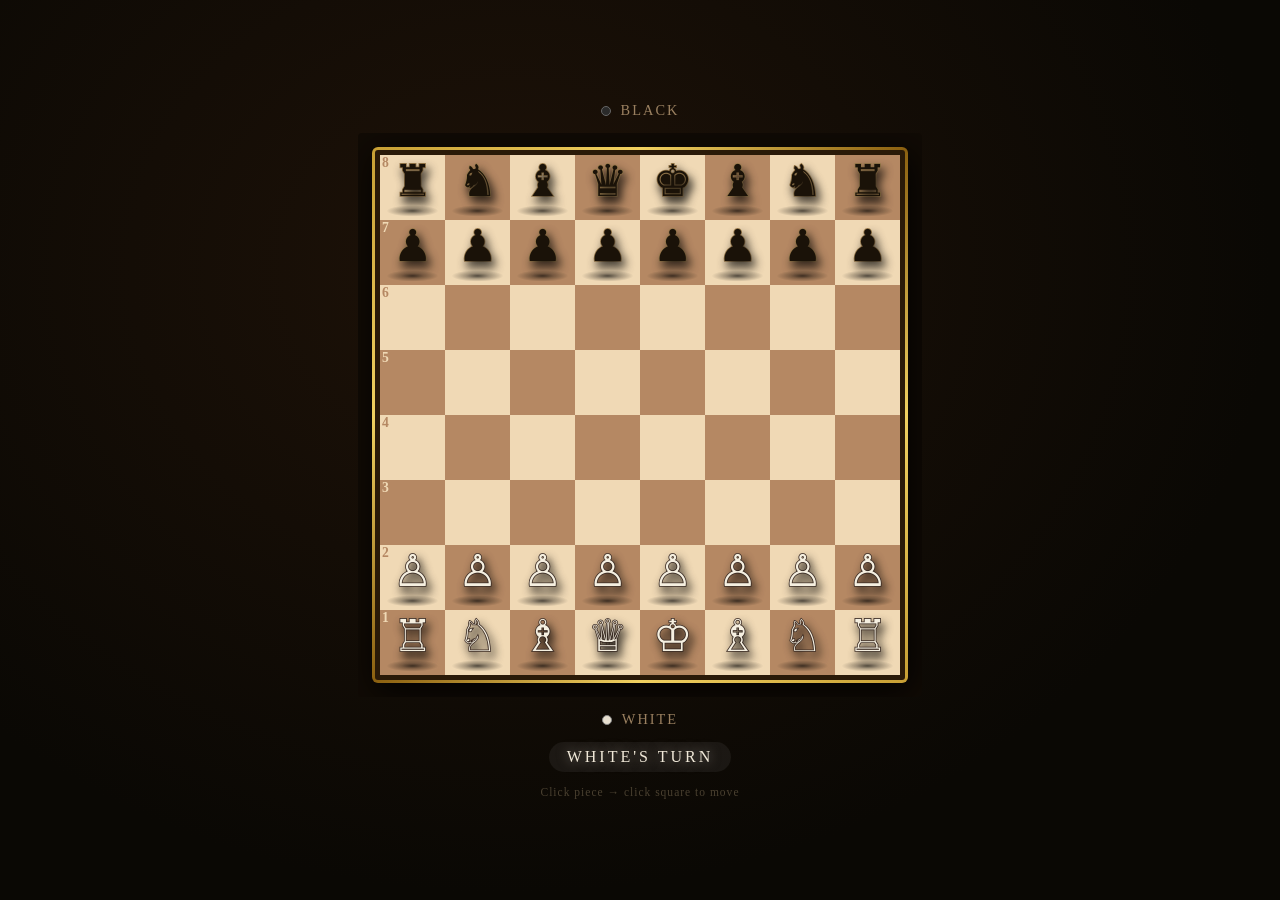
==== commit 7b1214be: "Update checkers.html" ====
--- a/checkers.html
+++ b/checkers.html
@@ -1,5210 +1,709 @@
 <!DOCTYPE html>
-
-<html lang="ar" dir="rtl">
+<html lang="en">
 <head>
-<meta charset="UTF-8">
-<meta name="viewport" content="width=device-width, initial-scale=1.0">
-<title>Dame - لعبة الداما</title>
-<style>
-/* ============================================================
-   ROOT VARIABLES & GLOBAL RESET
-   ============================================================ */
-:root {
-  --bg-primary: #0a0a0f;
-  --bg-secondary: #12121a;
-  --bg-panel: #1a1a28;
-  --bg-card: #1e1e2e;
-  --accent-1: #ff6b35;
-  --accent-2: #f7c59f;
-  --accent-3: #ebebd3;
-  --accent-gold: #ffd700;
-  --accent-cyan: #00d4ff;
-  --accent-purple: #8b5cf6;
-  --accent-red: #ef4444;
-  --accent-green: #22c55e;
-  --text-primary: #f0f0f0;
-  --text-secondary: #a0a0b8;
-  --text-muted: #606080;
-  --border-color: #2a2a3e;
-  --shadow-glow: 0 0 30px rgba(255, 107, 53, 0.3);
-  --shadow-deep: 0 20px 60px rgba(0,0,0,0.8);
-  --radius-sm: 6px;
-  --radius-md: 12px;
-  --radius-lg: 20px;
-  --radius-xl: 32px;
-  --font-display: 'Segoe UI', 'Arial', sans-serif;
-  --transition-fast: 0.15s ease;
-  --transition-med: 0.3s ease;
-  --transition-slow: 0.6s ease;
-  --board-size: min(520px, 90vw);
-  --cell-size: calc(var(--board-size) / 8);
-}
-
-*, *::before, *::after {
-margin: 0; padding: 0;
-box-sizing: border-box;
-}
-
-html {
-font-size: 16px;
-scroll-behavior: smooth;
-}
-
-body {
-font-family: var(–font-display);
-background: var(–bg-primary);
-color: var(–text-primary);
-min-height: 100vh;
-overflow-x: hidden;
-position: relative;
-}
-
-/* ============================================================
-ANIMATED BACKGROUND
-============================================================ */
-.bg-canvas {
-position: fixed;
-top: 0; left: 0;
-width: 100%; height: 100%;
-pointer-events: none;
-z-index: 0;
-overflow: hidden;
-}
-
-.bg-grid {
-position: absolute;
-width: 200%; height: 200%;
-top: -50%; left: -50%;
-background-image:
-linear-gradient(rgba(255,107,53,0.04) 1px, transparent 1px),
-linear-gradient(90deg, rgba(255,107,53,0.04) 1px, transparent 1px);
-background-size: 60px 60px;
-animation: bgGridMove 20s linear infinite;
-}
-
-@keyframes bgGridMove {
-0% { transform: translate(0, 0); }
-100% { transform: translate(60px, 60px); }
-}
-
-.bg-orb {
-position: absolute;
-border-radius: 50%;
-filter: blur(80px);
-opacity: 0.15;
-animation: orbFloat 8s ease-in-out infinite;
-}
-
-.bg-orb-1 {
-width: 400px; height: 400px;
-background: radial-gradient(circle, #ff6b35, transparent);
-top: -100px; right: -100px;
-animation-delay: 0s;
-}
-
-.bg-orb-2 {
-width: 300px; height: 300px;
-background: radial-gradient(circle, #8b5cf6, transparent);
-bottom: -50px; left: -50px;
-animation-delay: 3s;
-}
-
-.bg-orb-3 {
-width: 200px; height: 200px;
-background: radial-gradient(circle, #00d4ff, transparent);
-top: 50%; left: 30%;
-animation-delay: 5s;
-}
-
-@keyframes orbFloat {
-0%, 100% { transform: translateY(0) scale(1); opacity: 0.15; }
-50% { transform: translateY(-30px) scale(1.1); opacity: 0.25; }
-}
-
-/* ============================================================
-SCREENS MANAGEMENT
-============================================================ */
-.screen {
-position: fixed;
-top: 0; left: 0;
-width: 100%; height: 100%;
-display: flex;
-align-items: center;
-justify-content: center;
-z-index: 10;
-transition: opacity 0.5s ease, transform 0.5s ease;
-overflow-y: auto;
-padding: 20px;
-}
-
-.screen.hidden {
-opacity: 0;
-pointer-events: none;
-transform: scale(0.95);
-}
-
-.screen.visible {
-opacity: 1;
-pointer-events: all;
-transform: scale(1);
-}
-
-/* ============================================================
-MAIN MENU SCREEN
-============================================================ */
-#screen-menu {
-flex-direction: column;
-gap: 0;
-}
-
-.menu-container {
-display: flex;
-flex-direction: column;
-align-items: center;
-gap: 40px;
-max-width: 700px;
-width: 100%;
-padding: 40px 20px;
-}
-
-.menu-title-wrap {
-text-align: center;
-position: relative;
-}
-
-.menu-title-ar {
-font-size: clamp(3rem, 8vw, 6rem);
-font-weight: 900;
-letter-spacing: -2px;
-background: linear-gradient(135deg, #ff6b35 0%, #ffd700 50%, #ff6b35 100%);
-background-size: 200% auto;
--webkit-background-clip: text;
--webkit-text-fill-color: transparent;
-background-clip: text;
-animation: shimmer 3s linear infinite;
-text-shadow: none;
-line-height: 1;
-}
-
-@keyframes shimmer {
-0% { background-position: 0% center; }
-100% { background-position: 200% center; }
-}
-
-.menu-title-en {
-font-size: clamp(1rem, 3vw, 1.4rem);
-color: var(–text-secondary);
-letter-spacing: 8px;
-text-transform: uppercase;
-margin-top: 8px;
-font-weight: 300;
-}
-
-.menu-subtitle {
-font-size: 1rem;
-color: var(–text-muted);
-margin-top: 4px;
-}
-
-.menu-decorline {
-width: 200px;
-height: 2px;
-background: linear-gradient(90deg, transparent, var(–accent-1), transparent);
-margin: 0 auto;
-animation: pulseLine 2s ease-in-out infinite;
-}
-
-@keyframes pulseLine {
-0%, 100% { opacity: 0.5; width: 100px; }
-50% { opacity: 1; width: 200px; }
-}
-
-/* Difficulty Selection */
-.difficulty-section {
-width: 100%;
-text-align: center;
-}
-
-.section-label {
-font-size: 0.85rem;
-color: var(–text-muted);
-letter-spacing: 4px;
-text-transform: uppercase;
-margin-bottom: 16px;
-display: block;
-}
-
-.difficulty-cards {
-display: flex;
-gap: 12px;
-justify-content: center;
-flex-wrap: wrap;
-}
-
-.diff-card {
-flex: 1;
-min-width: 140px;
-max-width: 180px;
-padding: 20px 16px;
-border: 2px solid var(–border-color);
-border-radius: var(–radius-lg);
-background: var(–bg-card);
-cursor: pointer;
-transition: all var(–transition-med);
-position: relative;
-overflow: hidden;
-}
-
-.diff-card::before {
-content: ‘’;
-position: absolute;
-inset: 0;
-opacity: 0;
-transition: opacity var(–transition-med);
-border-radius: inherit;
-}
-
-.diff-card[data-diff=“easy”]::before {
-background: linear-gradient(135deg, rgba(34,197,94,0.1), transparent);
-}
-.diff-card[data-diff=“medium”]::before {
-background: linear-gradient(135deg, rgba(251,191,36,0.1), transparent);
-}
-.diff-card[data-diff=“hard”]::before {
-background: linear-gradient(135deg, rgba(239,68,68,0.1), transparent);
-}
-.diff-card[data-diff=“expert”]::before {
-background: linear-gradient(135deg, rgba(139,92,246,0.1), transparent);
-}
-
-.diff-card:hover::before,
-.diff-card.selected::before {
-opacity: 1;
-}
-
-.diff-card[data-diff=“easy”]:hover,
-.diff-card[data-diff=“easy”].selected {
-border-color: var(–accent-green);
-box-shadow: 0 0 20px rgba(34,197,94,0.3);
-transform: translateY(-4px);
-}
-.diff-card[data-diff=“medium”]:hover,
-.diff-card[data-diff=“medium”].selected {
-border-color: #fbbf24;
-box-shadow: 0 0 20px rgba(251,191,36,0.3);
-transform: translateY(-4px);
-}
-.diff-card[data-diff=“hard”]:hover,
-.diff-card[data-diff=“hard”].selected {
-border-color: var(–accent-red);
-box-shadow: 0 0 20px rgba(239,68,68,0.3);
-transform: translateY(-4px);
-}
-.diff-card[data-diff=“expert”]:hover,
-.diff-card[data-diff=“expert”].selected {
-border-color: var(–accent-purple);
-box-shadow: 0 0 20px rgba(139,92,246,0.3);
-transform: translateY(-4px);
-}
-
-.diff-icon {
-font-size: 2rem;
-margin-bottom: 8px;
-display: block;
-}
-
-.diff-name {
-font-size: 1rem;
-font-weight: 700;
-color: var(–text-primary);
-display: block;
-}
-
-.diff-desc {
-font-size: 0.75rem;
-color: var(–text-muted);
-margin-top: 4px;
-display: block;
-}
-
-/* Theme Customization in Menu */
-.theme-section {
-width: 100%;
-}
-
-.theme-tabs {
-display: flex;
-gap: 8px;
-margin-bottom: 16px;
-justify-content: center;
-}
-
-.theme-tab {
-padding: 8px 20px;
-border: 1px solid var(–border-color);
-border-radius: 30px;
-background: var(–bg-card);
-color: var(–text-secondary);
-cursor: pointer;
-font-size: 0.85rem;
-transition: all var(–transition-fast);
-font-family: inherit;
-}
-
-.theme-tab.active,
-.theme-tab:hover {
-border-color: var(–accent-1);
-color: var(–accent-1);
-background: rgba(255,107,53,0.1);
-}
-
-.theme-panel {
-display: none;
-}
-
-.theme-panel.active {
-display: block;
-}
-
-.theme-grid {
-display: flex;
-gap: 10px;
-flex-wrap: wrap;
-justify-content: center;
-}
-
-.theme-swatch {
-width: 60px;
-height: 60px;
-border-radius: var(–radius-md);
-cursor: pointer;
-border: 2px solid transparent;
-transition: all var(–transition-fast);
-position: relative;
-overflow: hidden;
-display: flex;
-align-items: center;
-justify-content: center;
-font-size: 1.2rem;
-}
-
-.theme-swatch:hover {
-transform: scale(1.1);
-}
-
-.theme-swatch.selected {
-border-color: white;
-box-shadow: 0 0 15px rgba(255,255,255,0.4);
-transform: scale(1.15);
-}
-
-.theme-swatch .swatch-label {
-position: absolute;
-bottom: -20px;
-font-size: 0.6rem;
-color: white;
-text-align: center;
-width: 100%;
-transition: bottom 0.2s;
-white-space: nowrap;
-overflow: hidden;
-text-overflow: ellipsis;
-padding: 0 2px;
-}
-
-.theme-swatch:hover .swatch-label {
-bottom: 2px;
-}
-
-/* Piece shape selector */
-.shape-grid {
-display: flex;
-gap: 10px;
-flex-wrap: wrap;
-justify-content: center;
-}
-
-.shape-swatch {
-width: 60px;
-height: 60px;
-border-radius: var(–radius-md);
-cursor: pointer;
-border: 2px solid var(–border-color);
-background: var(–bg-card);
-transition: all var(–transition-fast);
-display: flex;
-align-items: center;
-justify-content: center;
-font-size: 1.5rem;
-}
-
-.shape-swatch:hover {
-transform: scale(1.1);
-border-color: var(–accent-1);
-}
-
-.shape-swatch.selected {
-border-color: var(–accent-gold);
-background: rgba(255,215,0,0.1);
-box-shadow: 0 0 15px rgba(255,215,0,0.3);
-transform: scale(1.15);
-}
-
-/* Start Button */
-.btn-start {
-padding: 18px 60px;
-font-size: 1.2rem;
-font-weight: 800;
-background: linear-gradient(135deg, var(–accent-1), #ff8c42);
-color: white;
-border: none;
-border-radius: 50px;
-cursor: pointer;
-transition: all var(–transition-med);
-letter-spacing: 2px;
-text-transform: uppercase;
-position: relative;
-overflow: hidden;
-box-shadow: 0 8px 30px rgba(255,107,53,0.4);
-font-family: inherit;
-}
-
-.btn-start::before {
-content: ‘’;
-position: absolute;
-top: -50%; left: -50%;
-width: 200%; height: 200%;
-background: linear-gradient(
-45deg,
-transparent 40%,
-rgba(255,255,255,0.15) 50%,
-transparent 60%
-);
-transform: translateX(-100%);
-transition: transform 0.6s ease;
-}
-
-.btn-start:hover::before {
-transform: translateX(100%);
-}
-
-.btn-start:hover {
-transform: translateY(-3px);
-box-shadow: 0 15px 40px rgba(255,107,53,0.6);
-}
-
-.btn-start:active {
-transform: translateY(0);
-}
-
-/* ============================================================
-GAME SCREEN
-============================================================ */
-#screen-game {
-align-items: flex-start;
-padding: 0;
-z-index: 5;
-}
-
-.game-layout {
-display: flex;
-width: 100%;
-height: 100vh;
-gap: 0;
-position: relative;
-}
-
-/* Left Panel */
-.panel-left {
-width: 260px;
-min-width: 260px;
-background: var(–bg-panel);
-border-right: 1px solid var(–border-color);
-display: flex;
-flex-direction: column;
-padding: 20px;
-gap: 20px;
-overflow-y: auto;
-z-index: 2;
-}
-
-/* Right Panel */
-.panel-right {
-width: 260px;
-min-width: 260px;
-background: var(–bg-panel);
-border-left: 1px solid var(–border-color);
-display: flex;
-flex-direction: column;
-padding: 20px;
-gap: 20px;
-overflow-y: auto;
-z-index: 2;
-}
-
-/* Center Board Area */
-.board-area {
-flex: 1;
-display: flex;
-flex-direction: column;
-align-items: center;
-justify-content: center;
-padding: 20px;
-position: relative;
-min-width: 0;
-}
-
-/* Player info cards */
-.player-card {
-background: var(–bg-card);
-border: 1px solid var(–border-color);
-border-radius: var(–radius-lg);
-padding: 16px;
-transition: all var(–transition-med);
-}
-
-.player-card.active {
-border-color: var(–accent-1);
-box-shadow: 0 0 20px rgba(255,107,53,0.2);
-}
-
-.player-card-header {
-display: flex;
-align-items: center;
-gap: 10px;
-margin-bottom: 12px;
-}
-
-.player-avatar {
-width: 44px;
-height: 44px;
-border-radius: 50%;
-display: flex;
-align-items: center;
-justify-content: center;
-font-size: 1.4rem;
-flex-shrink: 0;
-}
-
-.player-avatar.human {
-background: linear-gradient(135deg, #ff6b35, #ff8c42);
-}
-
-.player-avatar.ai {
-background: linear-gradient(135deg, #8b5cf6, #6d28d9);
-animation: aiPulse 2s ease-in-out infinite;
-}
-
-@keyframes aiPulse {
-0%, 100% { box-shadow: 0 0 0 0 rgba(139,92,246,0.4); }
-50% { box-shadow: 0 0 0 8px rgba(139,92,246,0); }
-}
-
-.player-name {
-font-size: 1rem;
-font-weight: 700;
-color: var(–text-primary);
-}
-
-.player-role {
-font-size: 0.75rem;
-color: var(–text-muted);
-}
-
-.player-stats {
-display: grid;
-grid-template-columns: 1fr 1fr;
-gap: 8px;
-}
-
-.stat-item {
-background: var(–bg-secondary);
-border-radius: var(–radius-sm);
-padding: 8px;
-text-align: center;
-}
-
-.stat-value {
-font-size: 1.4rem;
-font-weight: 900;
-color: var(–accent-1);
-display: block;
-line-height: 1;
-}
-
-.stat-label {
-font-size: 0.65rem;
-color: var(–text-muted);
-text-transform: uppercase;
-letter-spacing: 1px;
-margin-top: 2px;
-display: block;
-}
-
-/* Timer */
-.timer-display {
-background: var(–bg-card);
-border: 1px solid var(–border-color);
-border-radius: var(–radius-lg);
-padding: 16px;
-text-align: center;
-}
-
-.timer-label {
-font-size: 0.7rem;
-color: var(–text-muted);
-letter-spacing: 3px;
-text-transform: uppercase;
-margin-bottom: 8px;
-display: block;
-}
-
-.timer-value {
-font-size: 2.4rem;
-font-weight: 900;
-font-variant-numeric: tabular-nums;
-color: var(–accent-cyan);
-letter-spacing: -1px;
-text-shadow: 0 0 20px rgba(0,212,255,0.5);
-transition: color 0.3s;
-}
-
-.timer-value.warning {
-color: var(–accent-red);
-text-shadow: 0 0 20px rgba(239,68,68,0.5);
-animation: timerPulse 0.5s ease-in-out infinite;
-}
-
-@keyframes timerPulse {
-0%, 100% { transform: scale(1); }
-50% { transform: scale(1.05); }
-}
-
-/* Move History */
-.history-panel {
-background: var(–bg-card);
-border: 1px solid var(–border-color);
-border-radius: var(–radius-lg);
-padding: 16px;
-flex: 1;
-display: flex;
-flex-direction: column;
-overflow: hidden;
-}
-
-.history-title {
-font-size: 0.75rem;
-color: var(–text-muted);
-letter-spacing: 3px;
-text-transform: uppercase;
-margin-bottom: 12px;
-display: flex;
-align-items: center;
-gap: 8px;
-}
-
-.history-title::after {
-content: ‘’;
-flex: 1;
-height: 1px;
-background: var(–border-color);
-}
-
-.history-list {
-overflow-y: auto;
-flex: 1;
-display: flex;
-flex-direction: column;
-gap: 4px;
-}
-
-.history-list::-webkit-scrollbar {
-width: 3px;
-}
-.history-list::-webkit-scrollbar-track {
-background: transparent;
-}
-.history-list::-webkit-scrollbar-thumb {
-background: var(–border-color);
-border-radius: 2px;
-}
-
-.history-move {
-display: flex;
-align-items: center;
-gap: 8px;
-padding: 6px 8px;
-border-radius: var(–radius-sm);
-font-size: 0.8rem;
-color: var(–text-secondary);
-transition: background var(–transition-fast);
-animation: slideInMove 0.3s ease;
-}
-
-@keyframes slideInMove {
-from { transform: translateX(10px); opacity: 0; }
-to { transform: translateX(0); opacity: 1; }
-}
-
-.history-move:hover {
-background: var(–bg-secondary);
-}
-
-.history-move-num {
-color: var(–text-muted);
-font-size: 0.7rem;
-min-width: 20px;
-}
-
-.history-move-icon {
-font-size: 0.9rem;
-}
-
-.history-move.capture {
-color: var(–accent-red);
-}
-
-.history-move.king {
-color: var(–accent-gold);
-}
-
-/* Game Controls */
-.game-controls {
-display: flex;
-flex-direction: column;
-gap: 8px;
-}
-
-.btn-control {
-padding: 10px 16px;
-border-radius: var(–radius-md);
-border: 1px solid var(–border-color);
-background: var(–bg-card);
-color: var(–text-secondary);
-cursor: pointer;
-font-size: 0.85rem;
-font-family: inherit;
-display: flex;
-align-items: center;
-gap: 8px;
-transition: all var(–transition-fast);
-text-align: right;
-justify-content: flex-start;
-}
-
-.btn-control:hover {
-background: var(–bg-secondary);
-color: var(–text-primary);
-border-color: var(–accent-1);
-transform: translateX(3px);
-}
-
-.btn-control.danger:hover {
-border-color: var(–accent-red);
-color: var(–accent-red);
-}
-
-/* AI Thinking Indicator */
-.ai-thinking {
-display: flex;
-align-items: center;
-gap: 10px;
-padding: 10px 16px;
-background: rgba(139,92,246,0.1);
-border: 1px solid rgba(139,92,246,0.3);
-border-radius: var(–radius-md);
-font-size: 0.85rem;
-color: var(–accent-purple);
-opacity: 0;
-transition: opacity var(–transition-med);
-}
-
-.ai-thinking.visible {
-opacity: 1;
-}
-
-.thinking-dots {
-display: flex;
-gap: 4px;
-}
-
-.thinking-dot {
-width: 6px; height: 6px;
-border-radius: 50%;
-background: var(–accent-purple);
-animation: thinkDot 1.2s ease-in-out infinite;
-}
-.thinking-dot:nth-child(2) { animation-delay: 0.2s; }
-.thinking-dot:nth-child(3) { animation-delay: 0.4s; }
-
-@keyframes thinkDot {
-0%, 80%, 100% { transform: scale(0.6); opacity: 0.4; }
-40% { transform: scale(1); opacity: 1; }
-}
-
-/* ============================================================
-GAME BOARD
-============================================================ */
-.board-wrapper {
-position: relative;
-display: flex;
-flex-direction: column;
-align-items: center;
-gap: 8px;
-}
-
-.board-coordinates-top,
-.board-coordinates-bottom {
-display: flex;
-width: var(–board-size);
-padding-right: 24px;
-}
-
-.board-coordinates-right {
-position: absolute;
-right: -24px;
-top: 0;
-height: var(–board-size);
-display: flex;
-flex-direction: column;
-}
-
-.coord-label {
-font-size: 0.65rem;
-color: var(–text-muted);
-text-align: center;
-display: flex;
-align-items: center;
-justify-content: center;
-}
-
-.coord-label-col {
-flex: 1;
-font-size: 0.65rem;
-color: var(–text-muted);
-text-align: center;
-}
-
-.coord-label-row {
-width: 24px;
-flex: 1;
-font-size: 0.65rem;
-color: var(–text-muted);
-text-align: center;
-display: flex;
-align-items: center;
-justify-content: center;
-}
-
-.board-outer {
-position: relative;
-}
-
-.board-frame {
-width: calc(var(–board-size) + 20px);
-height: calc(var(–board-size) + 20px);
-border-radius: var(–radius-md);
-padding: 10px;
-position: relative;
-box-shadow: var(–shadow-deep), 0 0 0 1px rgba(255,107,53,0.1);
-}
-
-#game-board {
-width: var(–board-size);
-height: var(–board-size);
-display: grid;
-grid-template-columns: repeat(8, 1fr);
-grid-template-rows: repeat(8, 1fr);
-position: relative;
-border-radius: 4px;
-overflow: hidden;
-box-shadow: 0 10px 40px rgba(0,0,0,0.5), inset 0 1px 0 rgba(255,255,255,0.05);
-transition: box-shadow var(–transition-med);
-}
-
-/* Board Cell */
-.cell {
-width: var(–cell-size);
-height: var(–cell-size);
-position: relative;
-display: flex;
-align-items: center;
-justify-content: center;
-cursor: default;
-transition: all 0.15s ease;
-overflow: hidden;
-}
-
-.cell.playable {
-cursor: pointer;
-}
-
-.cell.light {}
-
-.cell.dark {}
-
-/* Cell hover effect for valid moves */
-.cell.valid-move {
-cursor: pointer;
-}
-
-.cell.valid-move::before {
-content: ‘’;
-position: absolute;
-width: 35%;
-height: 35%;
-border-radius: 50%;
-background: rgba(255,255,255,0.25);
-z-index: 5;
-animation: validPulse 1s ease-in-out infinite;
-pointer-events: none;
-}
-
-@keyframes validPulse {
-0%, 100% { transform: scale(0.8); opacity: 0.6; }
-50% { transform: scale(1.1); opacity: 1; }
-}
-
-.cell.valid-capture::before {
-background: rgba(239,68,68,0.4);
-width: 50%;
-height: 50%;
-}
-
-.cell.selected-source::after {
-content: ‘’;
-position: absolute;
-inset: 4px;
-border-radius: 4px;
-border: 2px solid rgba(255,215,0,0.8);
-z-index: 4;
-animation: selectedGlow 1s ease-in-out infinite;
-pointer-events: none;
-}
-
-@keyframes selectedGlow {
-0%, 100% { box-shadow: inset 0 0 10px rgba(255,215,0,0.3); }
-50% { box-shadow: inset 0 0 20px rgba(255,215,0,0.6); }
-}
-
-.cell.last-move-from,
-.cell.last-move-to {
-position: relative;
-}
-
-.cell.last-move-from::after {
-content: ‘’;
-position: absolute;
-inset: 2px;
-border-radius: 3px;
-background: rgba(0,212,255,0.1);
-z-index: 2;
-pointer-events: none;
-}
-
-.cell.last-move-to::after {
-content: ‘’;
-position: absolute;
-inset: 2px;
-border-radius: 3px;
-background: rgba(0,212,255,0.2);
-z-index: 2;
-pointer-events: none;
-}
-
-/* ============================================================
-PIECES
-============================================================ */
-.piece {
-position: absolute;
-z-index: 10;
-cursor: pointer;
-transition: transform var(–transition-fast), filter var(–transition-fast);
-user-select: none;
-display: flex;
-align-items: center;
-justify-content: center;
-}
-
-.piece:hover {
-filter: brightness(1.15);
-}
-
-.piece.selected {
-transform: scale(1.1) translateY(-4px);
-filter: brightness(1.2) drop-shadow(0 8px 15px rgba(0,0,0,0.5));
-z-index: 20;
-}
-
-.piece.animating {
-transition: top 0.35s cubic-bezier(0.34, 1.56, 0.64, 1),
-left 0.35s cubic-bezier(0.34, 1.56, 0.64, 1),
-transform 0.35s ease;
-z-index: 30;
-}
-
-.piece.captured {
-animation: captureAnim 0.4s ease forwards;
-}
-
-@keyframes captureAnim {
-0% { transform: scale(1); opacity: 1; }
-50% { transform: scale(1.4) rotate(180deg); opacity: 0.6; }
-100% { transform: scale(0) rotate(360deg); opacity: 0; }
-}
-
-.piece.crowned {
-animation: crownAnim 0.6s ease forwards;
-}
-
-@keyframes crownAnim {
-0% { transform: scale(1); }
-30% { transform: scale(1.4) rotate(-10deg); }
-60% { transform: scale(1.3) rotate(10deg); }
-100% { transform: scale(1); }
-}
-
-/* King crown indicator */
-.king-crown {
-position: absolute;
-top: 0; left: 50%;
-transform: translateX(-50%) translateY(-40%);
-font-size: calc(var(–cell-size) * 0.28);
-z-index: 15;
-filter: drop-shadow(0 2px 4px rgba(0,0,0,0.8));
-animation: crownFloat 2s ease-in-out infinite;
-pointer-events: none;
-}
-
-@keyframes crownFloat {
-0%, 100% { transform: translateX(-50%) translateY(-40%); }
-50% { transform: translateX(-50%) translateY(-50%); }
-}
-
-/* ============================================================
-PIECE SHAPES - SVG BASED
-============================================================ */
-.piece-svg {
-width: calc(var(–cell-size) * 0.75);
-height: calc(var(–cell-size) * 0.75);
-position: relative;
-filter: drop-shadow(0 4px 8px rgba(0,0,0,0.4));
-transition: filter var(–transition-fast);
-}
-
-/* Game Info Bar */
-.game-info-bar {
-position: absolute;
-bottom: 20px;
-left: 50%;
-transform: translateX(-50%);
-display: flex;
-align-items: center;
-gap: 16px;
-background: var(–bg-panel);
-border: 1px solid var(–border-color);
-border-radius: 50px;
-padding: 10px 24px;
-font-size: 0.85rem;
-color: var(–text-secondary);
-white-space: nowrap;
-}
-
-.info-turn-indicator {
-display: flex;
-align-items: center;
-gap: 8px;
-font-weight: 700;
-color: var(–text-primary);
-}
-
-.turn-dot {
-width: 10px;
-height: 10px;
-border-radius: 50%;
-animation: turnBlink 1s ease-in-out infinite;
-}
-
-@keyframes turnBlink {
-0%, 100% { opacity: 1; }
-50% { opacity: 0.3; }
-}
-
-/* Diff Badge */
-.diff-badge {
-padding: 4px 12px;
-border-radius: 20px;
-font-size: 0.7rem;
-font-weight: 700;
-letter-spacing: 1px;
-text-transform: uppercase;
-}
-
-.diff-badge.easy { background: rgba(34,197,94,0.15); color: #22c55e; }
-.diff-badge.medium { background: rgba(251,191,36,0.15); color: #fbbf24; }
-.diff-badge.hard { background: rgba(239,68,68,0.15); color: #ef4444; }
-.diff-badge.expert { background: rgba(139,92,246,0.15); color: #8b5cf6; }
-
-/* ============================================================
-WIN/LOSE SCREEN
-============================================================ */
-#screen-result {
-flex-direction: column;
-}
-
-.result-container {
-text-align: center;
-display: flex;
-flex-direction: column;
-align-items: center;
-gap: 32px;
-padding: 40px;
-background: var(–bg-panel);
-border: 1px solid var(–border-color);
-border-radius: var(–radius-xl);
-max-width: 500px;
-width: 90%;
-box-shadow: var(–shadow-deep);
-position: relative;
-overflow: hidden;
-}
-
-.result-container::before {
-content: ‘’;
-position: absolute;
-top: -2px; left: -2px; right: -2px;
-height: 3px;
-background: linear-gradient(90deg, #ff6b35, #ffd700, #00d4ff, #8b5cf6);
-background-size: 300% auto;
-animation: borderFlow 3s linear infinite;
-}
-
-@keyframes borderFlow {
-0% { background-position: 0% center; }
-100% { background-position: 300% center; }
-}
-
-.result-emoji {
-font-size: 5rem;
-animation: resultBounce 0.8s cubic-bezier(0.34, 1.56, 0.64, 1);
-}
-
-@keyframes resultBounce {
-0% { transform: scale(0) rotate(-20deg); }
-100% { transform: scale(1) rotate(0); }
-}
-
-.result-title {
-font-size: 2.5rem;
-font-weight: 900;
-line-height: 1;
-}
-
-.result-title.win {
-background: linear-gradient(135deg, #ffd700, #ff6b35);
--webkit-background-clip: text;
--webkit-text-fill-color: transparent;
-background-clip: text;
-}
-
-.result-title.lose {
-color: var(–text-secondary);
-}
-
-.result-title.draw {
-background: linear-gradient(135deg, #00d4ff, #8b5cf6);
--webkit-background-clip: text;
--webkit-text-fill-color: transparent;
-background-clip: text;
-}
-
-.result-stats {
-display: grid;
-grid-template-columns: repeat(3, 1fr);
-gap: 16px;
-width: 100%;
-}
-
-.result-stat {
-background: var(–bg-card);
-border-radius: var(–radius-md);
-padding: 16px;
-}
-
-.result-stat-val {
-font-size: 2rem;
-font-weight: 900;
-color: var(–accent-1);
-display: block;
-}
-
-.result-stat-label {
-font-size: 0.75rem;
-color: var(–text-muted);
-text-transform: uppercase;
-letter-spacing: 1px;
-margin-top: 4px;
-display: block;
-}
-
-.result-buttons {
-display: flex;
-gap: 12px;
-flex-wrap: wrap;
-justify-content: center;
-}
-
-.btn-result {
-padding: 14px 32px;
-border-radius: 50px;
-border: 2px solid var(–border-color);
-background: var(–bg-card);
-color: var(–text-primary);
-cursor: pointer;
-font-size: 0.95rem;
-font-family: inherit;
-font-weight: 600;
-transition: all var(–transition-med);
-}
-
-.btn-result:hover {
-background: var(–bg-secondary);
-border-color: var(–accent-1);
-transform: translateY(-2px);
-}
-
-.btn-result.primary {
-background: linear-gradient(135deg, var(–accent-1), #ff8c42);
-border-color: transparent;
-box-shadow: 0 8px 25px rgba(255,107,53,0.4);
-}
-
-.btn-result.primary:hover {
-transform: translateY(-3px);
-box-shadow: 0 12px 35px rgba(255,107,53,0.6);
-}
-
-/* ============================================================
-CONFETTI / PARTICLES
-============================================================ */
-.confetti-container {
-position: fixed;
-top: 0; left: 0;
-width: 100%; height: 100%;
-pointer-events: none;
-z-index: 1000;
-overflow: hidden;
-}
-
-.confetti-piece {
-position: absolute;
-width: 10px;
-height: 10px;
-top: -10px;
-animation: confettiFall linear forwards;
-border-radius: 2px;
-}
-
-@keyframes confettiFall {
-0% { transform: translateY(0) rotate(0deg) translateX(0); opacity: 1; }
-100% { transform: translateY(100vh) rotate(720deg) translateX(var(–drift)); opacity: 0; }
-}
-
-/* ============================================================
-MISC UTILITIES
-============================================================ */
-.flex-center {
-display: flex;
-align-items: center;
-justify-content: center;
-}
-
-.gap-8 { gap: 8px; }
-.gap-12 { gap: 12px; }
-.gap-16 { gap: 16px; }
-
-.text-muted { color: var(–text-muted); }
-.text-accent { color: var(–accent-1); }
-.font-bold { font-weight: 700; }
-.font-mono { font-variant-numeric: tabular-nums; }
-
-.divider {
-width: 100%;
-height: 1px;
-background: var(–border-color);
-}
-
-.badge {
-display: inline-flex;
-align-items: center;
-gap: 4px;
-padding: 3px 10px;
-border-radius: 20px;
-font-size: 0.7rem;
-font-weight: 600;
-}
-
-/* Toast notifications */
-.toast-container {
-position: fixed;
-top: 20px;
-left: 50%;
-transform: translateX(-50%);
-z-index: 1000;
-display: flex;
-flex-direction: column;
-gap: 8px;
-pointer-events: none;
-}
-
-.toast {
-padding: 12px 24px;
-border-radius: 50px;
-background: var(–bg-panel);
-border: 1px solid var(–border-color);
-color: var(–text-primary);
-font-size: 0.9rem;
-animation: toastIn 0.4s cubic-bezier(0.34, 1.56, 0.64, 1),
-toastOut 0.4s ease 2.6s forwards;
-box-shadow: var(–shadow-deep);
-white-space: nowrap;
-max-width: 90vw;
-text-align: center;
-overflow: hidden;
-text-overflow: ellipsis;
-}
-
-.toast.success { border-color: var(–accent-green); color: var(–accent-green); }
-.toast.error { border-color: var(–accent-red); color: var(–accent-red); }
-.toast.info { border-color: var(–accent-cyan); color: var(–accent-cyan); }
-.toast.gold { border-color: var(–accent-gold); color: var(–accent-gold); }
-
-@keyframes toastIn {
-from { transform: translateY(-20px) scale(0.9); opacity: 0; }
-to { transform: translateY(0) scale(1); opacity: 1; }
-}
-
-@keyframes toastOut {
-from { transform: translateY(0) scale(1); opacity: 1; }
-to { transform: translateY(-20px) scale(0.9); opacity: 0; }
-}
-
-/* Scrollbar */
-::-webkit-scrollbar { width: 6px; }
-::-webkit-scrollbar-track { background: var(–bg-secondary); }
-::-webkit-scrollbar-thumb { background: var(–border-color); border-radius: 3px; }
-::-webkit-scrollbar-thumb:hover { background: var(–text-muted); }
-
-/* Responsive */
-@media (max-width: 900px) {
-.panel-left, .panel-right { width: 200px; min-width: 200px; }
-}
-
-@media (max-width: 700px) {
-.game-layout { flex-direction: column; height: auto; min-height: 100vh; }
-.panel-left, .panel-right { width: 100%; min-width: unset; flex-direction: row; flex-wrap: wrap; }
-.panel-left { order: 2; }
-.panel-right { order: 3; }
-.board-area { order: 1; }
-:root { –board-size: min(400px, 95vw); }
-}
-
-@media (max-width: 500px) {
-:root { –board-size: min(340px, 98vw); }
-.panel-left, .panel-right { padding: 12px; gap: 12px; }
-}
-
-/* Glow effects on board */
-.board-glow {
-position: absolute;
-inset: -20px;
-border-radius: inherit;
-pointer-events: none;
-z-index: -1;
-transition: all var(–transition-slow);
-}
-
-/* Move number display */
-.move-counter {
-background: var(–bg-card);
-border: 1px solid var(–border-color);
-border-radius: var(–radius-md);
-padding: 10px 16px;
-display: flex;
-justify-content: space-between;
-align-items: center;
-font-size: 0.85rem;
-}
-
-.move-counter-label {
-color: var(–text-muted);
-font-size: 0.75rem;
-text-transform: uppercase;
-letter-spacing: 2px;
-}
-
-.move-counter-val {
-color: var(–accent-1);
-font-weight: 900;
-font-size: 1.2rem;
-}
-
-/* Eval bar */
-.eval-bar-wrap {
-background: var(–bg-card);
-border: 1px solid var(–border-color);
-border-radius: var(–radius-md);
-padding: 12px;
-}
-
-.eval-bar-label {
-font-size: 0.7rem;
-color: var(–text-muted);
-letter-spacing: 2px;
-text-transform: uppercase;
-margin-bottom: 8px;
-display: block;
-}
-
-.eval-bar-track {
-width: 100%;
-height: 12px;
-background: var(–bg-secondary);
-border-radius: 6px;
-overflow: hidden;
-position: relative;
-}
-
-.eval-bar-fill {
-height: 100%;
-background: linear-gradient(90deg, var(–accent-1), var(–accent-gold));
-border-radius: 6px;
-transition: width 0.5s cubic-bezier(0.34, 1.56, 0.64, 1);
-width: 50%;
-}
-
-.eval-bar-text {
-display: flex;
-justify-content: space-between;
-margin-top: 6px;
-font-size: 0.7rem;
-color: var(–text-muted);
-}
-
-/* Captured pieces display */
-.captured-pieces {
-background: var(–bg-card);
-border: 1px solid var(–border-color);
-border-radius: var(–radius-md);
-padding: 10px;
-}
-
-.captured-title {
-font-size: 0.65rem;
-color: var(–text-muted);
-letter-spacing: 3px;
-text-transform: uppercase;
-margin-bottom: 8px;
-display: block;
-}
-
-.captured-grid {
-display: flex;
-flex-wrap: wrap;
-gap: 4px;
-min-height: 24px;
-}
-
-.captured-dot {
-width: 16px;
-height: 16px;
-border-radius: 50%;
-opacity: 0.8;
-animation: dotAppear 0.3s ease;
-box-shadow: 0 2px 4px rgba(0,0,0,0.4);
-}
-
-@keyframes dotAppear {
-from { transform: scale(0); }
-to { transform: scale(1); }
-}
-
-/* Piece selection/valid highlights animated ring */
-@keyframes ringPulse {
-0%, 100% { transform: scale(0.9); opacity: 0.7; }
-50% { transform: scale(1.0); opacity: 1; }
-}
-
-/* Loading overlay */
-.loading-overlay {
-position: fixed;
-inset: 0;
-background: rgba(10,10,15,0.9);
-display: flex;
-align-items: center;
-justify-content: center;
-z-index: 999;
-opacity: 0;
-pointer-events: none;
-transition: opacity var(–transition-med);
-}
-
-.loading-overlay.visible {
-opacity: 1;
-pointer-events: all;
-}
-
-.loading-spinner {
-width: 60px;
-height: 60px;
-border: 3px solid var(–border-color);
-border-top-color: var(–accent-1);
-border-radius: 50%;
-animation: spin 0.8s linear infinite;
-}
-
-@keyframes spin {
-to { transform: rotate(360deg); }
-}
-</style>
-
+  <meta charset="UTF-8">
+  <meta name="viewport" content="width=device-width, initial-scale=1.0, user-scalable=no">
+  <title>Chess</title>
+  <style>
+    * { margin: 0; padding: 0; box-sizing: border-box; }
+    html, body {
+      width: 100%; height: 100%;
+      background: radial-gradient(ellipse at 40% 30%, #1e1208 0%, #0a0804 70%);
+      display: flex; flex-direction: column;
+      align-items: center; justify-content: center;
+      overflow: hidden;
+      user-select: none;
+    }
+    #wrap {
+      display: flex; flex-direction: column;
+      align-items: center; gap: 14px;
+    }
+    #player-black, #player-white {
+      display: flex; align-items: center; gap: 10px;
+      color: #9a8060; font-family: Georgia, serif;
+      font-size: 0.9rem; letter-spacing: 2px;
+    }
+    #player-black .dot { width: 10px; height: 10px; border-radius: 50%; background: #2a2a2a; border: 1px solid #666; }
+    #player-white .dot { width: 10px; height: 10px; border-radius: 50%; background: #e8e0d0; border: 1px solid #888; }
+    #status {
+      font-family: Georgia, serif; font-size: 1rem;
+      letter-spacing: 3px; text-transform: uppercase;
+      padding: 6px 18px; border-radius: 20px;
+      transition: all 0.3s;
+    }
+    #status.white  { color: #f0e8d8; text-shadow: 0 0 12px rgba(240,232,216,0.5); background: rgba(255,255,255,0.06); }
+    #status.black  { color: #b8a080; text-shadow: 0 0 12px rgba(184,160,128,0.5); background: rgba(255,255,255,0.04); }
+    #status.check  { color: #ff6644; text-shadow: 0 0 16px rgba(255,100,68,0.7);  background: rgba(255,80,40,0.1); }
+    #status.end    { color: #d4af37; text-shadow: 0 0 20px rgba(212,175,55,0.8);  background: rgba(212,175,55,0.1); }
+    canvas { display: block; cursor: pointer; border-radius: 4px; }
+    #hint { color: #4a4030; font-family: Georgia, serif; font-size: 0.72rem; letter-spacing: 1px; }
+  </style>
 </head>
 <body>
-
-<!-- Animated Background -->
-
-<div class="bg-canvas">
-  <div class="bg-grid"></div>
-  <div class="bg-orb bg-orb-1"></div>
-  <div class="bg-orb bg-orb-2"></div>
-  <div class="bg-orb bg-orb-3"></div>
+<div id="wrap">
+  <div id="player-black"><div class="dot"></div><span>BLACK</span></div>
+  <canvas id="c"></canvas>
+  <div id="player-white"><div class="dot"></div><span>WHITE</span></div>
+  <div id="status" class="white">White's Turn</div>
+  <div id="hint">Click piece → click square to move</div>
 </div>
 
-<!-- Toast Container -->
-
-<div class="toast-container" id="toast-container"></div>
-
-<!-- Confetti Container -->
-
-<div class="confetti-container" id="confetti-container"></div>
-
-<!-- ============================================================
-     MAIN MENU SCREEN
-     ============================================================ -->
-
-<div class="screen visible" id="screen-menu">
-  <div class="menu-container">
-
-```
-<!-- Title -->
-<div class="menu-title-wrap">
-  <div class="menu-title-ar">الداما</div>
-  <div class="menu-title-en">DAME · CHECKERS</div>
-  <div class="menu-subtitle">ضد الذكاء الاصطناعي</div>
-  <div class="menu-decorline"></div>
-</div>
-
-<!-- Difficulty -->
-<div class="difficulty-section">
-  <span class="section-label">مستوى الصعوبة</span>
-  <div class="difficulty-cards">
-    <div class="diff-card" data-diff="easy" onclick="selectDifficulty(this)">
-      <span class="diff-icon">🌱</span>
-      <span class="diff-name">سهل</span>
-      <span class="diff-desc">للمبتدئين</span>
-    </div>
-    <div class="diff-card selected" data-diff="medium" onclick="selectDifficulty(this)">
-      <span class="diff-icon">⚡</span>
-      <span class="diff-name">متوسط</span>
-      <span class="diff-desc">تحدٍ جيد</span>
-    </div>
-    <div class="diff-card" data-diff="hard" onclick="selectDifficulty(this)">
-      <span class="diff-icon">🔥</span>
-      <span class="diff-name">صعب</span>
-      <span class="diff-desc">للمحترفين</span>
-    </div>
-    <div class="diff-card" data-diff="expert" onclick="selectDifficulty(this)">
-      <span class="diff-icon">💀</span>
-      <span class="diff-name">خبير</span>
-      <span class="diff-desc">مستحيل!</span>
-    </div>
-  </div>
-</div>
-
-<!-- Theme Customization -->
-<div class="theme-section">
-  <span class="section-label">التخصيص</span>
-  <div class="theme-tabs">
-    <button class="theme-tab active" onclick="switchThemeTab(this,'board')">الرقعة</button>
-    <button class="theme-tab" onclick="switchThemeTab(this,'pieces')">القطع</button>
-    <button class="theme-tab" onclick="switchThemeTab(this,'shapes')">الأشكال</button>
-  </div>
-
-  <!-- Board Themes -->
-  <div class="theme-panel active" id="panel-board">
-    <div class="theme-grid" id="board-themes"></div>
-  </div>
-
-  <!-- Piece Themes -->
-  <div class="theme-panel" id="panel-pieces">
-    <div class="theme-grid" id="piece-themes"></div>
-  </div>
-
-  <!-- Piece Shapes -->
-  <div class="theme-panel" id="panel-shapes">
-    <div class="shape-grid" id="piece-shapes"></div>
-  </div>
-</div>
-
-<!-- Start Button -->
-<button class="btn-start" onclick="startGame()">
-  ابدأ اللعبة ▶
-</button>
-```
-
-  </div>
-</div>
-
-<!-- ============================================================
-     GAME SCREEN
-     ============================================================ -->
-
-<div class="screen hidden" id="screen-game">
-  <div class="game-layout">
-
-```
-<!-- Left Panel: Player + Controls -->
-<div class="panel-left">
-
-  <!-- Human Player Card -->
-  <div class="player-card active" id="card-human">
-    <div class="player-card-header">
-      <div class="player-avatar human">👤</div>
-      <div>
-        <div class="player-name">أنت</div>
-        <div class="player-role">اللاعب البشري</div>
-      </div>
-    </div>
-    <div class="player-stats">
-      <div class="stat-item">
-        <span class="stat-value" id="human-pieces">12</span>
-        <span class="stat-label">القطع</span>
-      </div>
-      <div class="stat-item">
-        <span class="stat-value" id="human-kings">0</span>
-        <span class="stat-label">ملوك</span>
-      </div>
-      <div class="stat-item">
-        <span class="stat-value" id="human-captured">0</span>
-        <span class="stat-label">أسير</span>
-      </div>
-      <div class="stat-item">
-        <span class="stat-value" id="human-moves">0</span>
-        <span class="stat-label">خطوة</span>
-      </div>
-    </div>
-  </div>
-
-  <!-- Captured by Human -->
-  <div class="captured-pieces">
-    <span class="captured-title">مأسورو الخصم</span>
-    <div class="captured-grid" id="captured-by-human"></div>
-  </div>
-
-  <!-- Divider -->
-  <div class="divider"></div>
-
-  <!-- AI Thinking -->
-  <div class="ai-thinking" id="ai-thinking-indicator">
-    <div class="thinking-dots">
-      <div class="thinking-dot"></div>
-      <div class="thinking-dot"></div>
-      <div class="thinking-dot"></div>
-    </div>
-    <span>الذكاء يفكر...</span>
-  </div>
-
-  <!-- Game Controls -->
-  <div class="game-controls">
-    <button class="btn-control" onclick="undoMove()">↩ تراجع عن الخطوة</button>
-    <button class="btn-control" onclick="hintMove()">💡 اقتراح خطوة</button>
-    <button class="btn-control" onclick="togglePause()">⏸ إيقاف مؤقت</button>
-    <div class="divider"></div>
-    <button class="btn-control danger" onclick="restartGame()">🔄 إعادة اللعبة</button>
-    <button class="btn-control danger" onclick="goToMenu()">🏠 القائمة الرئيسية</button>
-  </div>
-
-</div>
-
-<!-- Center: Board -->
-<div class="board-area">
-
-  <!-- Board wrapper -->
-  <div class="board-wrapper">
-    <!-- Column labels top -->
-    <div class="board-coordinates-top" id="col-labels-top"></div>
-
-    <div class="board-outer">
-      <div class="board-frame" id="board-frame">
-        <div id="game-board"></div>
-      </div>
-      <!-- Row labels right -->
-      <div class="board-coordinates-right" id="row-labels-right"></div>
-    </div>
-
-    <!-- Column labels bottom -->
-    <div class="board-coordinates-bottom" id="col-labels-bottom"></div>
-  </div>
-
-  <!-- Info bar at bottom -->
-  <div class="game-info-bar">
-    <div class="info-turn-indicator" id="turn-indicator">
-      <div class="turn-dot" id="turn-dot" style="background:#ff6b35"></div>
-      <span id="turn-text">دورك</span>
-    </div>
-    <span>|</span>
-    <span id="diff-badge-game" class="diff-badge medium">متوسط</span>
-    <span>|</span>
-    <span id="move-count-bar">خطوة 0</span>
-  </div>
-
-</div>
-
-<!-- Right Panel: AI + Stats -->
-<div class="panel-right">
-
-  <!-- AI Player Card -->
-  <div class="player-card" id="card-ai">
-    <div class="player-card-header">
-      <div class="player-avatar ai">🤖</div>
-      <div>
-        <div class="player-name">الذكاء الاصطناعي</div>
-        <div class="player-role" id="ai-difficulty-label">مستوى متوسط</div>
-      </div>
-    </div>
-    <div class="player-stats">
-      <div class="stat-item">
-        <span class="stat-value" id="ai-pieces">12</span>
-        <span class="stat-label">القطع</span>
-      </div>
-      <div class="stat-item">
-        <span class="stat-value" id="ai-kings">0</span>
-        <span class="stat-label">ملوك</span>
-      </div>
-      <div class="stat-item">
-        <span class="stat-value" id="ai-captured">0</span>
-        <span class="stat-label">أسير</span>
-      </div>
-      <div class="stat-item">
-        <span class="stat-value" id="ai-moves">0</span>
-        <span class="stat-label">خطوة</span>
-      </div>
-    </div>
-  </div>
-
-  <!-- Captured by AI -->
-  <div class="captured-pieces">
-    <span class="captured-title">مأسورو اللاعب</span>
-    <div class="captured-grid" id="captured-by-ai"></div>
-  </div>
-
-  <!-- Timer -->
-  <div class="timer-display">
-    <span class="timer-label">وقت الخطوة</span>
-    <div class="timer-value" id="move-timer">00:00</div>
-  </div>
-
-  <!-- Move counter -->
-  <div class="move-counter">
-    <span class="move-counter-label">خطوات</span>
-    <span class="move-counter-val" id="total-moves-display">0</span>
-  </div>
-
-  <!-- Eval bar -->
-  <div class="eval-bar-wrap">
-    <span class="eval-bar-label">التقييم</span>
-    <div class="eval-bar-track">
-      <div class="eval-bar-fill" id="eval-bar"></div>
-    </div>
-    <div class="eval-bar-text">
-      <span>أنت</span>
-      <span id="eval-text">متكافئ</span>
-      <span>AI</span>
-    </div>
-  </div>
-
-  <!-- Move History -->
-  <div class="history-panel">
-    <div class="history-title">سجل الحركات</div>
-    <div class="history-list" id="history-list"></div>
-  </div>
-
-</div>
-```
-
-  </div>
-</div>
-
-<!-- ============================================================
-     RESULT SCREEN
-     ============================================================ -->
-
-<div class="screen hidden" id="screen-result">
-  <div class="result-container">
-    <div class="result-emoji" id="result-emoji">🏆</div>
-    <div class="result-title" id="result-title">فزت!</div>
-    <div style="color: var(--text-secondary); font-size: 0.95rem;" id="result-subtitle">أداء رائع!</div>
-
-```
-<div class="result-stats">
-  <div class="result-stat">
-    <span class="result-stat-val" id="result-moves">0</span>
-    <span class="result-stat-label">خطوة</span>
-  </div>
-  <div class="result-stat">
-    <span class="result-stat-val" id="result-captured">0</span>
-    <span class="result-stat-label">مأسور</span>
-  </div>
-  <div class="result-stat">
-    <span class="result-stat-val" id="result-time">0:00</span>
-    <span class="result-stat-label">وقت</span>
-  </div>
-</div>
-
-<div class="result-buttons">
-  <button class="btn-result primary" onclick="restartGame()">🔄 إعادة اللعبة</button>
-  <button class="btn-result" onclick="goToMenu()">🏠 القائمة</button>
-</div>
-```
-
-  </div>
-</div>
-
 <script>
-// ============================================================
-// CONSTANTS & CONFIG
-// ============================================================
-const BOARD_SIZE = 8;
-const HUMAN = 'human';
-const AI = 'ai';
-const EMPTY = null;
-
-// ============================================================
-// BOARD THEMES (10 themes)
-// ============================================================
-const BOARD_THEMES = [
-  {
-    id: 'classic',
-    name: 'كلاسيك',
-    light: '#f0d9b5',
-    dark: '#b58863',
-    border: '#8b6340',
-    frameGrad: ['#6b4c2a', '#8b6340']
-  },
-  {
-    id: 'midnight',
-    name: 'منتصف الليل',
-    light: '#2d3561',
-    dark: '#1a1f3e',
-    border: '#0a0d1f',
-    frameGrad: ['#0d1026', '#1a1f3e']
-  },
-  {
-    id: 'forest',
-    name: 'غابة',
-    light: '#8fbc8f',
-    dark: '#2d6a2d',
-    border: '#1a4a1a',
-    frameGrad: ['#1a4a1a', '#2d6a2d']
-  },
-  {
-    id: 'ocean',
-    name: 'المحيط',
-    light: '#87ceeb',
-    dark: '#1e6b8f',
-    border: '#0d3d52',
-    frameGrad: ['#0d3d52', '#1e6b8f']
-  },
-  {
-    id: 'fire',
-    name: 'نار',
-    light: '#ff8c42',
-    dark: '#8b1a00',
-    border: '#5a0000',
-    frameGrad: ['#5a0000', '#8b1a00']
-  },
-  {
-    id: 'ice',
-    name: 'جليد',
-    light: '#e8f4fd',
-    dark: '#4a9cc7',
-    border: '#2a7aad',
-    frameGrad: ['#1a4a7a', '#4a9cc7']
-  },
-  {
-    id: 'purple',
-    name: 'أرجواني',
-    light: '#c084fc',
-    dark: '#581c87',
-    border: '#3b0764',
-    frameGrad: ['#3b0764', '#581c87']
-  },
-  {
-    id: 'gold',
-    name: 'ذهبي',
-    light: '#fef3c7',
-    dark: '#d97706',
-    border: '#92400e',
-    frameGrad: ['#78350f', '#d97706']
-  },
-  {
-    id: 'neon',
-    name: 'نيون',
-    light: '#0f172a',
-    dark: '#020617',
-    border: '#00ff88',
-    frameGrad: ['#020617', '#0f172a'],
-    lightOverlay: '0 0 10px rgba(0,255,136,0.2)',
-    darkOverlay: '0 0 10px rgba(0,212,255,0.2)'
-  },
-  {
-    id: 'marble',
-    name: 'رخام',
-    light: '#f5f5f5',
-    dark: '#424242',
-    border: '#212121',
-    frameGrad: ['#212121', '#424242']
-  }
+// ─── CONSTANTS ──────────────────────────────────────────────────────────────
+const SPRITE_URL = 'https://res.cloudinary.com/dtz0urit6/image/upload/f_jpg,q_auto/cloudinary-tools-uploads/brkktbomiuljid0p8u0p.jpg';
+// Try background-removed PNG first (Cloudinary AI feature)
+const SPRITE_PNG  = 'https://res.cloudinary.com/dtz0urit6/image/upload/e_background_removal,f_png/cloudinary-tools-uploads/brkktbomiuljid0p8u0p.jpg';
+
+// Piece type indices  — must match sprite column order
+const K=0, Q=1, R=2, B=3, N=4, P=5;
+const W=0, BK=1; // colors
+
+// Column order in sprite sheet: K Q R B N P (most common)
+// If your sprite has a different order, change this mapping
+// spriteCol[pieceType] = column index in sprite sheet
+const SPRITE_COL = [0, 1, 2, 3, 4, 5]; // K→0 Q→1 R→2 B→3 N→4 P→5
+
+// ─── CANVAS SETUP ────────────────────────────────────────────────────────────
+const canvas = document.getElementById('c');
+const ctx    = canvas.getContext('2d');
+const VPW    = Math.min(window.innerWidth, 520);
+const VPH    = Math.min(window.innerHeight - 160, 520);
+const TOTAL  = Math.floor(Math.min(VPW, VPH) / 8) * 8; // multiple of 8
+const SQ     = TOTAL / 8;
+const PAD    = Math.max(22, Math.floor(SQ * 0.32)); // border for coords
+canvas.width  = TOTAL + PAD * 2;
+canvas.height = TOTAL + PAD * 2;
+canvas.style.width  = canvas.width  + 'px';
+canvas.style.height = canvas.height + 'px';
+
+// ─── COLORS ──────────────────────────────────────────────────────────────────
+const C_LIGHT   = '#F0D9B5';
+const C_DARK    = '#B58863';
+const C_SEL     = 'rgba(15,80,25,0.72)';
+const C_LASTMV  = 'rgba(155,199,0,0.38)';
+const C_DOT     = 'rgba(15,80,25,0.46)';
+const C_RING    = 'rgba(15,80,25,0.62)';
+const C_CHECK   = 'rgba(220,30,10,0.52)';
+
+// ─── GAME STATE ──────────────────────────────────────────────────────────────
+let board      = [];   // [8][8] → null | {color,type}
+let turn       = W;
+let selected   = null; // {row,col}
+let legalMoves = [];   // [{row,col,...}]
+let lastMove   = null; // {from:{row,col}, to:{row,col}}
+let enPassant  = null; // {row,col} target square for en-passant capture
+let castleRights = { wK:true, wKR:true, wQR:true, bK:true, bKR:true, bQR:true };
+let gameOver   = false;
+
+// ─── SPRITE STATE ────────────────────────────────────────────────────────────
+let spriteImg  = null;
+let spriteRows = 2; // detected
+let spriteCols = 6; // detected
+let whiteRow   = 0; // detected: 0 or 1
+let hasBg      = true; // whether sprite has non-transparent background
+let bgColor    = null; // { r,g,b } background color to mask
+
+// ─── BOARD INIT ──────────────────────────────────────────────────────────────
+function initBoard() {
+  board = Array.from({length:8}, () => Array(8).fill(null));
+  const back = [R, N, B, Q, K, B, N, R];
+  for (let c=0; c<8; c++) {
+    board[0][c] = {color:BK, type:back[c]};
+    board[1][c] = {color:BK, type:P};
+    board[6][c] = {color:W,  type:P};
+    board[7][c] = {color:W,  type:back[c]};
+  }
+}
+
+// ─── SPRITE LOADING ──────────────────────────────────────────────────────────
+function loadSprite() {
+  return new Promise(resolve => {
+    // Try background-removed PNG first, then original JPG
+    let tried = 0;
+    const urls = [SPRITE_PNG, SPRITE_URL];
+
+    function tryLoad(url) {
+      const img = new Image();
+      img.crossOrigin = 'anonymous';
+      img.onload = () => {
+        spriteImg = img;
+        detectSpriteLayout();
+        detectBackground();
+        resolve(true);
+      };
+      img.onerror = () => {
+        tried++;
+        if (tried < urls.length) tryLoad(urls[tried]);
+        else resolve(false); // continue with Unicode fallback
+      };
+      img.src = url;
+    }
+    tryLoad(urls[0]);
+  });
+}
+
+function detectSpriteLayout() {
+  const ratio = spriteImg.width / spriteImg.height;
+  if (ratio >= 5) {
+    // Single row with 12 pieces: wK wQ wR wB wN wP  bK bQ bR bB bN bP
+    spriteRows = 1; spriteCols = 12;
+    whiteRow = 0; // white pieces start at col 0, black at col 6
+  } else {
+    // Two rows × 6 cols
+    spriteRows = 2; spriteCols = 6;
+    // Auto-detect which row is white by sampling brightness
+    whiteRow = detectWhiteRow();
+  }
+}
+
+function detectWhiteRow() {
+  // Sample center pixel of King in each row; brighter = white pieces
+  const tmp = document.createElement('canvas');
+  tmp.width = spriteImg.width; tmp.height = spriteImg.height;
+  const tc = tmp.getContext('2d');
+  tc.drawImage(spriteImg, 0, 0);
+  const sw = spriteImg.width / spriteCols;
+  const sh = spriteImg.height / spriteRows;
+  const sample = (row, col) => {
+    const px = tc.getImageData(col*sw + sw/2|0, row*sh + sh/2|0, 1, 1).data;
+    return (px[0] + px[1] + px[2]) / 3;
+  };
+  const b0 = sample(0, 0); // brightness of row-0 King center
+  const b1 = sample(1, 0); // brightness of row-1 King center
+  return b0 > b1 ? 0 : 1; // brighter row = white pieces
+}
+
+function detectBackground() {
+  // Sample corner pixel of sprite to find background color
+  const tmp = document.createElement('canvas');
+  tmp.width = spriteImg.width; tmp.height = spriteImg.height;
+  const tc = tmp.getContext('2d');
+  tc.drawImage(spriteImg, 0, 0);
+  const px = tc.getImageData(2, 2, 1, 1).data;
+  // Transparent?
+  if (px[3] < 128) { hasBg = false; return; }
+  hasBg = true;
+  bgColor = { r: px[0], g: px[1], b: px[2] };
+}
+
+function getSpriteRect(color, type) {
+  if (!spriteImg) return null;
+  const sw = spriteImg.width  / spriteCols;
+  const sh = spriteImg.height / spriteRows;
+  let row, col;
+  if (spriteRows === 1) {
+    // 12-column layout
+    row = 0;
+    col = (color === W ? 0 : 6) + SPRITE_COL[type];
+  } else {
+    row = (color === W) ? whiteRow : 1 - whiteRow;
+    col = SPRITE_COL[type];
+  }
+  return { sx: col*sw, sy: row*sh, sw, sh };
+}
+
+// ─── DRAWING ─────────────────────────────────────────────────────────────────
+function render() {
+  ctx.clearRect(0, 0, canvas.width, canvas.height);
+  drawBoardFrame();
+  drawSquares();
+  drawCoords();
+  drawPieces();
+}
+
+function drawBoardFrame() {
+  // Table surface
+  ctx.fillStyle = '#100a04';
+  ctx.fillRect(0, 0, canvas.width, canvas.height);
+
+  // Outer glow/shadow for the board
+  ctx.shadowColor = 'rgba(0,0,0,0.9)';
+  ctx.shadowBlur = PAD * 1.5;
+  ctx.shadowOffsetX = 4; ctx.shadowOffsetY = 8;
+
+  // Gold border
+  const gx = PAD - 5, gy = PAD - 5;
+  const gw = TOTAL + 10, gh = TOTAL + 10;
+  const grad = ctx.createLinearGradient(gx, gy, gx+gw, gy+gh);
+  grad.addColorStop(0,   '#c8a035');
+  grad.addColorStop(0.25,'#f0d060');
+  grad.addColorStop(0.5, '#8B6010');
+  grad.addColorStop(0.75,'#f0d060');
+  grad.addColorStop(1,   '#c8a035');
+  ctx.fillStyle = grad;
+  roundRect(ctx, gx-3, gy-3, gw+6, gh+6, 6); ctx.fill();
+
+  ctx.shadowColor = 'transparent'; ctx.shadowBlur = 0;
+
+  // Dark inner trim
+  ctx.fillStyle = '#2a1a08';
+  roundRect(ctx, gx, gy, gw, gh, 3); ctx.fill();
+}
+
+function drawSquares() {
+  for (let r=0; r<8; r++) {
+    for (let c=0; c<8; c++) {
+      const x = PAD + c*SQ, y = PAD + r*SQ;
+      const light = (r+c) % 2 === 0;
+
+      // Base square
+      ctx.fillStyle = light ? C_LIGHT : C_DARK;
+      ctx.fillRect(x, y, SQ, SQ);
+
+      // Last-move tint
+      if (lastMove && (
+        (lastMove.from.row===r && lastMove.from.col===c) ||
+        (lastMove.to.row===r   && lastMove.to.col===c)
+      )) {
+        ctx.fillStyle = C_LASTMV;
+        ctx.fillRect(x, y, SQ, SQ);
+      }
+
+      // Check highlight on king
+      const p = board[r][c];
+      if (p && p.type===K && p.color===turn && isInCheck(board, turn)) {
+        ctx.fillStyle = C_CHECK;
+        ctx.fillRect(x, y, SQ, SQ);
+      }
+
+      // Selected square
+      if (selected && selected.row===r && selected.col===c) {
+        ctx.fillStyle = C_SEL;
+        ctx.fillRect(x, y, SQ, SQ);
+      }
+
+      // Legal move indicators
+      const isLegal = legalMoves.some(m => m.row===r && m.col===c);
+      if (isLegal) {
+        const cx2 = x + SQ/2, cy2 = y + SQ/2;
+        if (board[r][c]) {
+          // Capture ring
+          ctx.beginPath();
+          ctx.arc(cx2, cy2, SQ/2 - 3, 0, Math.PI*2);
+          ctx.strokeStyle = C_RING; ctx.lineWidth = Math.max(3, SQ*0.07);
+          ctx.stroke();
+        } else {
+          // Move dot
+          ctx.beginPath();
+          ctx.arc(cx2, cy2, SQ*0.16, 0, Math.PI*2);
+          ctx.fillStyle = C_DOT; ctx.fill();
+        }
+      }
+    }
+  }
+}
+
+function drawCoords() {
+  const sz = Math.max(9, SQ*0.21);
+  ctx.font = `bold ${sz}px Georgia`;
+  for (let i=0; i<8; i++) {
+    const light = (i+0) % 2 === 0;
+    // Rank numbers (left edge, inside square)
+    ctx.fillStyle = light ? C_DARK : C_LIGHT;
+    ctx.textAlign = 'left'; ctx.textBaseline = 'top';
+    ctx.fillText(String(8-i), PAD+2, PAD + i*SQ + 2);
+    // File letters (bottom edge, inside square)
+    ctx.fillStyle = (i+8)%2===0 ? C_DARK : C_LIGHT;
+    ctx.textAlign = 'right'; ctx.textBaseline = 'bottom';
+    ctx.fillText('abcdefgh'[i], PAD + (i+1)*SQ - 2, PAD + 8*SQ - 2);
+  }
+}
+
+function drawPieces() {
+  // Draw pieces in two passes: shadows first, then pieces (avoids shadow-on-pieces artifacts)
+  for (let r=0; r<8; r++) {
+    for (let c=0; c<8; c++) {
+      if (board[r][c]) drawContactShadow(r, c);
+    }
+  }
+  for (let r=0; r<8; r++) {
+    for (let c=0; c<8; c++) {
+      if (board[r][c]) drawPieceSprite(board[r][c], r, c);
+    }
+  }
+}
+
+// The contact shadow — the key to the "sitting on board" illusion
+function drawContactShadow(row, col) {
+  const bx = PAD + col*SQ;
+  const by = PAD + row*SQ;
+  const cx = bx + SQ/2;
+  const shadowY = by + SQ*0.86;
+
+  ctx.save();
+  // Flatten transform to create an ellipse by scaling Y
+  ctx.transform(1, 0, 0, 0.22, 0, shadowY * (1 - 0.22));
+  const g = ctx.createRadialGradient(cx, shadowY, 0, cx, shadowY, SQ*0.40);
+  g.addColorStop(0,   'rgba(0,0,0,0.65)');
+  g.addColorStop(0.45,'rgba(0,0,0,0.30)');
+  g.addColorStop(1,   'rgba(0,0,0,0)');
+  ctx.beginPath();
+  ctx.arc(cx, shadowY, SQ*0.40, 0, Math.PI*2);
+  ctx.fillStyle = g;
+  ctx.fill();
+  ctx.restore();
+}
+
+function drawPieceSprite(piece, row, col) {
+  const bx  = PAD + col*SQ;
+  const by  = PAD + row*SQ;
+  const cx  = bx + SQ/2;
+  const pSz = SQ * 0.84;                    // piece render size
+  const px  = cx  - pSz/2;
+  const py  = by  + SQ/2 - pSz/2 - SQ*0.05; // lift piece upward slightly
+
+  ctx.save();
+
+  // Drop shadow (directional light from upper-left)
+  ctx.shadowColor    = 'rgba(0,0,0,0.70)';
+  ctx.shadowBlur     = SQ * 0.14;
+  ctx.shadowOffsetX  = SQ * 0.05;
+  ctx.shadowOffsetY  = SQ * 0.09;
+
+  if (spriteImg) {
+    const rect = getSpriteRect(piece.color, piece.type);
+    if (rect) {
+      if (hasBg && bgColor) {
+        // Mask out background by drawing with 'multiply' blend
+        // This makes white/light backgrounds transparent on non-white board
+        drawPieceWithMaskedBg(ctx, rect, px, py, pSz, piece);
+      } else {
+        // PNG with transparency — draw directly
+        ctx.drawImage(spriteImg, rect.sx, rect.sy, rect.sw, rect.sh, px, py, pSz, pSz);
+      }
+    } else {
+      drawUnicodePiece(piece, cx, by + SQ/2 - SQ*0.05, SQ);
+    }
+  } else {
+    drawUnicodePiece(piece, cx, by + SQ/2 - SQ*0.05, SQ);
+  }
+  ctx.restore();
+
+  // Subtle rim highlight (top-left arc of piece = lit by ambient light)
+  if (spriteImg) {
+    ctx.save();
+    ctx.beginPath();
+    ctx.arc(cx, by + SQ/2 - SQ*0.05, pSz/2 * 0.92, 0, Math.PI*2);
+    const rim = ctx.createRadialGradient(
+      cx - pSz*0.25, by + SQ/2 - SQ*0.05 - pSz*0.2, pSz*0.1,
+      cx, by + SQ/2 - SQ*0.05, pSz/2 * 0.92
+    );
+    rim.addColorStop(0,    'rgba(255,255,255,0)');
+    rim.addColorStop(0.78, 'rgba(255,255,255,0)');
+    rim.addColorStop(0.88, 'rgba(255,255,255,0.14)');
+    rim.addColorStop(1,    'rgba(0,0,0,0.28)');
+    ctx.strokeStyle = rim;
+    ctx.lineWidth = pSz * 0.04;
+    ctx.stroke();
+    ctx.restore();
+  }
+}
+
+// Render a piece sprite while masking its solid background color
+function drawPieceWithMaskedBg(ctx, rect, dx, dy, dSz, piece) {
+  // Offscreen canvas for the sprite tile
+  const oc = document.createElement('canvas');
+  oc.width = dSz | 0; oc.height = dSz | 0;
+  const oc2 = oc.getContext('2d');
+  oc2.drawImage(spriteImg, rect.sx, rect.sy, rect.sw, rect.sh, 0, 0, dSz, dSz);
+
+  // Mask by removing pixels close to background color
+  const id = oc2.getImageData(0, 0, dSz, dSz);
+  const d  = id.data;
+  const br = bgColor.r, bg2 = bgColor.g, bb = bgColor.b;
+  const thresh = 38; // color distance threshold
+  for (let i=0; i<d.length; i+=4) {
+    const dr = d[i]-br, dg2 = d[i+1]-bg2, db2 = d[i+2]-bb;
+    const dist = Math.sqrt(dr*dr + dg2*dg2 + db2*db2);
+    if (dist < thresh) {
+      d[i+3] = 0; // transparent
+    } else if (dist < thresh*1.8) {
+      d[i+3] = Math.round((dist - thresh) / (thresh*0.8) * 255);
+    }
+  }
+  oc2.putImageData(id, 0, 0);
+  ctx.drawImage(oc, dx, dy);
+}
+
+// Unicode fallback when sprite fails to load
+const UNICODE = [
+  ['♔','♕','♖','♗','♘','♙'], // W
+  ['♚','♛','♜','♝','♞','♟']  // BK
 ];
-
-// ============================================================
-// PIECE COLOR THEMES (10 themes)
-// ============================================================
-const PIECE_THEMES = [
-  { id: 'classic', name: 'كلاسيك', human: '#ff6b35', humanKing: '#ff9a35', ai: '#1a1a2e', aiKing: '#2a2a5e' },
-  { id: 'redblue', name: 'أحمر-أزرق', human: '#ef4444', humanKing: '#fca5a5', ai: '#3b82f6', aiKing: '#93c5fd' },
-  { id: 'goldsilver', name: 'ذهب-فضة', human: '#ffd700', humanKing: '#fff8dc', ai: '#c0c0c0', aiKing: '#f0f0f0' },
-  { id: 'emeraldruby', name: 'زمرد-ياقوت', human: '#22c55e', humanKing: '#86efac', ai: '#e11d48', aiKing: '#fda4af' },
-  { id: 'sunsetsea', name: 'غروب-بحر', human: '#f97316', humanKing: '#fed7aa', ai: '#0ea5e9', aiKing: '#bae6fd' },
-  { id: 'neonpink', name: 'نيون', human: '#ec4899', humanKing: '#fbcfe8', ai: '#10b981', aiKing: '#a7f3d0' },
-  { id: 'royalpurple', name: 'ملكي', human: '#7c3aed', humanKing: '#c4b5fd', ai: '#dc2626', aiKing: '#fca5a5' },
-  { id: 'whitegray', name: 'أبيض-رمادي', human: '#ffffff', humanKing: '#f8fafc', ai: '#374151', aiKing: '#6b7280' },
-  { id: 'volcaniclava', name: 'حمم بركانية', human: '#dc2626', humanKing: '#fef2f2', ai: '#1c1917', aiKing: '#44403c' },
-  { id: 'cyberpunk', name: 'سايبرpunk', human: '#84cc16', humanKing: '#d9f99d', ai: '#db2777', aiKing: '#fbcfe8' }
-];
-
-// ============================================================
-// PIECE SHAPES (10 shapes)
-// ============================================================
-const PIECE_SHAPES = [
-  { id: 'circle', name: 'دائرة', emoji: '⬤' },
-  { id: 'diamond', name: 'ماسة', emoji: '◆' },
-  { id: 'star', name: 'نجمة', emoji: '★' },
-  { id: 'hexagon', name: 'سداسي', emoji: '⬡' },
-  { id: 'shield', name: 'درع', emoji: '⬟' },
-  { id: 'flower', name: 'زهرة', emoji: '✿' },
-  { id: 'coin', name: 'عملة', emoji: '🪙' },
-  { id: 'gem', name: 'جوهرة', emoji: '💎' },
-  { id: 'square', name: 'مربع', emoji: '■' },
-  { id: 'triangle', name: 'مثلث', emoji: '▲' }
-];
-
-// ============================================================
-// GAME STATE
-// ============================================================
-let gameState = {
-  board: [],
-  currentTurn: HUMAN,
-  selectedCell: null,
-  validMoves: [],
-  difficulty: 'medium',
-  boardTheme: BOARD_THEMES[0],
-  pieceTheme: PIECE_THEMES[0],
-  pieceShape: PIECE_SHAPES[0],
-  moveHistory: [],
-  humanMoves: 0,
-  aiMoves: 0,
-  humanCaptured: 0,
-  aiCaptured: 0,
-  humanKings: 0,
-  aiKings: 0,
-  gameOver: false,
-  paused: false,
-  startTime: 0,
-  moveStartTime: 0,
-  timerInterval: null,
-  moveTimerInterval: null,
-  mustCapture: false,
-  captureChain: null,
-  undoStack: [],
-  hintShown: false,
-  gameStarted: false,
-  lastMoveFrom: null,
-  lastMoveTo: null
-};
-
-// Difficulty configs: { depth, randomness, captureBonus, kingBonus }
-const DIFFICULTY_CONFIG = {
-  easy:   { depth: 1, randomness: 0.5,  captureBonus: 5,  kingBonus: 2  },
-  medium: { depth: 3, randomness: 0.1,  captureBonus: 10, kingBonus: 4  },
-  hard:   { depth: 5, randomness: 0.02, captureBonus: 15, kingBonus: 6  },
-  expert: { depth: 7, randomness: 0,    captureBonus: 20, kingBonus: 8  }
-};
-
-const DIFF_NAMES = {
-  easy: 'سهل', medium: 'متوسط', hard: 'صعب', expert: 'خبير'
-};
-
-// ============================================================
-// INITIALIZE BOARD DATA
-// ============================================================
-function createInitialBoard() {
-  const board = [];
-  for (let r = 0; r < BOARD_SIZE; r++) {
-    board[r] = [];
-    for (let c = 0; c < BOARD_SIZE; c++) {
-      board[r][c] = EMPTY;
-    }
-  }
-  // Place AI pieces (top, rows 0-2, dark cells)
-  for (let r = 0; r < 3; r++) {
-    for (let c = 0; c < BOARD_SIZE; c++) {
-      if ((r + c) % 2 === 1) {
-        board[r][c] = { player: AI, isKing: false, id: `ai-${r}-${c}` };
+function drawUnicodePiece(piece, cx, cy, sq) {
+  ctx.font = `${sq*0.68}px serif`;
+  ctx.textAlign = 'center'; ctx.textBaseline = 'middle';
+  const ch = UNICODE[piece.color][piece.type];
+  if (piece.color === W) {
+    ctx.fillStyle = '#f5efe0';
+    ctx.strokeStyle = '#44332a'; ctx.lineWidth = sq*0.025;
+    ctx.strokeText(ch, cx, cy);
+  } else {
+    ctx.fillStyle = '#1a1208';
+    ctx.strokeStyle = '#a08050'; ctx.lineWidth = sq*0.025;
+    ctx.strokeText(ch, cx, cy);
+  }
+  ctx.fillText(ch, cx, cy);
+}
+
+// ─── CHESS LOGIC ─────────────────────────────────────────────────────────────
+
+// Returns all squares attacked by byColor (accurate, for check detection)
+function isSquareAttacked(brd, row, col, byColor) {
+  const dir = byColor === W ? 1 : -1; // pawns of byColor attack upward/downward
+  // Pawn attacks
+  for (const dc of [-1, 1]) {
+    const pr = row + dir, pc = col + dc;
+    if (inBounds(pr,pc)) {
+      const p = brd[pr][pc];
+      if (p && p.color===byColor && p.type===P) return true;
+    }
+  }
+  // Knight attacks
+  for (const [dr,dc] of [[-2,-1],[-2,1],[-1,-2],[-1,2],[1,-2],[1,2],[2,-1],[2,1]]) {
+    const nr=row+dr, nc=col+dc;
+    if (inBounds(nr,nc)) {
+      const p=brd[nr][nc]; if (p && p.color===byColor && p.type===N) return true;
+    }
+  }
+  // King attacks
+  for (const [dr,dc] of [[-1,-1],[-1,0],[-1,1],[0,-1],[0,1],[1,-1],[1,0],[1,1]]) {
+    const kr=row+dr, kc=col+dc;
+    if (inBounds(kr,kc)) {
+      const p=brd[kr][kc]; if (p && p.color===byColor && p.type===K) return true;
+    }
+  }
+  // Bishop / Queen (diagonal)
+  for (const [dr,dc] of [[-1,-1],[-1,1],[1,-1],[1,1]]) {
+    let r=row+dr, c=col+dc;
+    while (inBounds(r,c)) {
+      const p=brd[r][c];
+      if (p) { if (p.color===byColor && (p.type===B||p.type===Q)) return true; break; }
+      r+=dr; c+=dc;
+    }
+  }
+  // Rook / Queen (straight)
+  for (const [dr,dc] of [[-1,0],[1,0],[0,-1],[0,1]]) {
+    let r=row+dr, c=col+dc;
+    while (inBounds(r,c)) {
+      const p=brd[r][c];
+      if (p) { if (p.color===byColor && (p.type===R||p.type===Q)) return true; break; }
+      r+=dr; c+=dc;
+    }
+  }
+  return false;
+}
+
+function isInCheck(brd, color) {
+  for (let r=0; r<8; r++) for (let c=0; c<8; c++) {
+    const p=brd[r][c]; if (p && p.color===color && p.type===K) return isSquareAttacked(brd,r,c,1-color);
+  }
+  return false;
+}
+
+function inBounds(r,c) { return r>=0 && r<8 && c>=0 && c<8; }
+
+// Generate pseudo-legal moves (ignores self-check)
+function pseudoMoves(brd, row, col) {
+  const piece = brd[row][col];
+  if (!piece) return [];
+  const {color, type} = piece;
+  const moves = [];
+  const opp = 1 - color;
+  const dir = color===W ? -1 : 1;
+
+  const slide = (dr, dc) => {
+    let r=row+dr, c=col+dc;
+    while (inBounds(r,c)) {
+      const t=brd[r][c];
+      if (!t) { moves.push({row:r,col:c}); }
+      else { if (t.color===opp) moves.push({row:r,col:c}); break; }
+      r+=dr; c+=dc;
+    }
+  };
+  const step = (dr, dc) => {
+    const r=row+dr, c=col+dc;
+    if (inBounds(r,c) && (!brd[r][c] || brd[r][c].color===opp)) moves.push({row:r,col:c});
+  };
+
+  switch(type) {
+    case P: {
+      const nr = row+dir;
+      // Forward
+      if (inBounds(nr,col) && !brd[nr][col]) {
+        moves.push({row:nr,col});
+        // Double push
+        const start = color===W ? 6 : 1;
+        if (row===start && !brd[nr+dir]?.[col]) moves.push({row:nr+dir,col});
       }
-    }
-  }
-  // Place Human pieces (bottom, rows 5-7, dark cells)
-  for (let r = 5; r < BOARD_SIZE; r++) {
-    for (let c = 0; c < BOARD_SIZE; c++) {
-      if ((r + c) % 2 === 1) {
-        board[r][c] = { player: HUMAN, isKing: false, id: `human-${r}-${c}` };
+      // Diagonal capture
+      for (const dc of [-1,1]) {
+        const nc = col+dc;
+        if (inBounds(nr,nc)) {
+          if (brd[nr][nc] && brd[nr][nc].color===opp) moves.push({row:nr,col:nc});
+          // En passant
+          if (enPassant && enPassant.row===nr && enPassant.col===nc) moves.push({row:nr,col:nc,enPassant:true});
+        }
       }
-    }
-  }
-  return board;
-}
-
-// ============================================================
-// MENU FUNCTIONS
-// ============================================================
-function initMenu() {
-  renderBoardThemes();
-  renderPieceThemes();
-  renderPieceShapes();
-}
-
-function renderBoardThemes() {
-  const container = document.getElementById('board-themes');
-  container.innerHTML = '';
-  BOARD_THEMES.forEach((theme, i) => {
-    const div = document.createElement('div');
-    div.className = 'theme-swatch' + (i === 0 ? ' selected' : '');
-    div.title = theme.name;
-    div.style.background = `linear-gradient(135deg, ${theme.light} 50%, ${theme.dark} 50%)`;
-    div.style.border = `2px solid ${theme.border}`;
-    div.innerHTML = `<span class="swatch-label">${theme.name}</span>`;
-    div.onclick = () => {
-      container.querySelectorAll('.theme-swatch').forEach(s => s.classList.remove('selected'));
-      div.classList.add('selected');
-      gameState.boardTheme = theme;
-      showToast(`رقعة: ${theme.name}`, 'info');
-    };
-    container.appendChild(div);
+      break;
+    }
+    case N: for (const [dr,dc] of [[-2,-1],[-2,1],[-1,-2],[-1,2],[1,-2],[1,2],[2,-1],[2,1]]) step(dr,dc); break;
+    case B: for (const d of [[-1,-1],[-1,1],[1,-1],[1,1]]) slide(d[0],d[1]); break;
+    case R: for (const d of [[-1,0],[1,0],[0,-1],[0,1]]) slide(d[0],d[1]); break;
+    case Q: for (const d of [[-1,-1],[-1,0],[-1,1],[0,-1],[0,1],[1,-1],[1,0],[1,1]]) slide(d[0],d[1]); break;
+    case K: {
+      for (const d of [[-1,-1],[-1,0],[-1,1],[0,-1],[0,1],[1,-1],[1,0],[1,1]]) step(d[0],d[1]);
+      // Castling
+      const hr = color===W ? 7 : 0;
+      if (row===hr && col===4 && !isSquareAttacked(brd,hr,4,opp)) {
+        const ck = color===W ? 'wK' : 'bK';
+        if (castleRights[ck]) {
+          const kr = color===W ? 'wKR' : 'bKR';
+          const qr = color===W ? 'wQR' : 'bQR';
+          // Kingside
+          if (castleRights[kr] && !brd[hr][5] && !brd[hr][6] &&
+              !isSquareAttacked(brd,hr,5,opp) && !isSquareAttacked(brd,hr,6,opp))
+            moves.push({row:hr,col:6,castle:'K'});
+          // Queenside
+          if (castleRights[qr] && !brd[hr][3] && !brd[hr][2] && !brd[hr][1] &&
+              !isSquareAttacked(brd,hr,3,opp) && !isSquareAttacked(brd,hr,2,opp))
+            moves.push({row:hr,col:2,castle:'Q'});
+        }
+      }
+      break;
+    }
+  }
+  return moves;
+}
+
+function getLegalMoves(row, col) {
+  const piece = board[row][col];
+  if (!piece || piece.color!==turn) return [];
+  return pseudoMoves(board, row, col).filter(mv => {
+    const sim = board.map(r => r.map(p => p ? {...p} : null));
+    sim[mv.row][mv.col] = sim[row][col];
+    sim[row][col] = null;
+    if (mv.enPassant) sim[row][mv.col] = null;
+    if (mv.castle==='K') { const hr=piece.color===W?7:0; sim[hr][5]=sim[hr][7]; sim[hr][7]=null; }
+    if (mv.castle==='Q') { const hr=piece.color===W?7:0; sim[hr][3]=sim[hr][0]; sim[hr][0]=null; }
+    return !isInCheck(sim, piece.color);
   });
 }
 
-function renderPieceThemes() {
-  const container = document.getElementById('piece-themes');
-  container.innerHTML = '';
-  PIECE_THEMES.forEach((theme, i) => {
-    const div = document.createElement('div');
-    div.className = 'theme-swatch' + (i === 0 ? ' selected' : '');
-    div.title = theme.name;
-    div.style.background = `linear-gradient(135deg, ${theme.human} 50%, ${theme.ai} 50%)`;
-    div.innerHTML = `<span class="swatch-label">${theme.name}</span>`;
-    div.onclick = () => {
-      container.querySelectorAll('.theme-swatch').forEach(s => s.classList.remove('selected'));
-      div.classList.add('selected');
-      gameState.pieceTheme = theme;
-      showToast(`قطع: ${theme.name}`, 'info');
-    };
-    container.appendChild(div);
-  });
-}
-
-function renderPieceShapes() {
-  const container = document.getElementById('piece-shapes');
-  container.innerHTML = '';
-  PIECE_SHAPES.forEach((shape, i) => {
-    const div = document.createElement('div');
-    div.className = 'shape-swatch' + (i === 0 ? ' selected' : '');
-    div.title = shape.name;
-    div.innerHTML = `<span style="font-size:1.5rem">${shape.emoji}</span>`;
-    div.onclick = () => {
-      container.querySelectorAll('.shape-swatch').forEach(s => s.classList.remove('selected'));
-      div.classList.add('selected');
-      gameState.pieceShape = shape;
-      showToast(`شكل: ${shape.name}`, 'info');
-    };
-    container.appendChild(div);
-  });
-}
-
-function selectDifficulty(card) {
-  document.querySelectorAll('.diff-card').forEach(c => c.classList.remove('selected'));
-  card.classList.add('selected');
-  gameState.difficulty = card.dataset.diff;
-}
-
-function switchThemeTab(tab, panel) {
-  document.querySelectorAll('.theme-tab').forEach(t => t.classList.remove('active'));
-  document.querySelectorAll('.theme-panel').forEach(p => p.classList.remove('active'));
-  tab.classList.add('active');
-  document.getElementById('panel-' + panel).classList.add('active');
-}
-
-function startGame() {
-  showScreen('game');
-  initGame();
-}
-
-function goToMenu() {
-  clearTimers();
-  showScreen('menu');
-  initMenu();
-}
-
-// ============================================================
-// GAME INIT
-// ============================================================
-function initGame() {
-  gameState.board = createInitialBoard();
-  gameState.currentTurn = HUMAN;
-  gameState.selectedCell = null;
-  gameState.validMoves = [];
-  gameState.moveHistory = [];
-  gameState.humanMoves = 0;
-  gameState.aiMoves = 0;
-  gameState.humanCaptured = 0;
-  gameState.aiCaptured = 0;
-  gameState.humanKings = 0;
-  gameState.aiKings = 0;
-  gameState.gameOver = false;
-  gameState.paused = false;
-  gameState.startTime = Date.now();
-  gameState.moveStartTime = Date.now();
-  gameState.mustCapture = false;
-  gameState.captureChain = null;
-  gameState.undoStack = [];
-  gameState.hintShown = false;
-  gameState.gameStarted = true;
-  gameState.lastMoveFrom = null;
-  gameState.lastMoveTo = null;
-
-  clearTimers();
-  buildBoardDOM();
-  renderBoard();
-  updateUI();
-  setupCoordinates();
-  applyBoardTheme();
-  updateDiffBadge();
-  startTimers();
-  setAIThinkingVisible(false);
-  addToHistory('🎮', 'بدأت اللعبة', 'info');
-  showToast('اللعبة بدأت! دورك أنت 🎯', 'success');
-}
-
-function restartGame() {
-  clearTimers();
-  initGame();
-  showScreen('game');
-}
-
-// ============================================================
-// BOARD DOM CONSTRUCTION
-// ============================================================
-function buildBoardDOM() {
-  const board = document.getElementById('game-board');
-  board.innerHTML = '';
-  for (let r = 0; r < BOARD_SIZE; r++) {
-    for (let c = 0; c < BOARD_SIZE; c++) {
-      const cell = document.createElement('div');
-      cell.className = 'cell ' + ((r + c) % 2 === 0 ? 'light' : 'dark');
-      cell.dataset.row = r;
-      cell.dataset.col = c;
-      cell.id = `cell-${r}-${c}`;
-      if ((r + c) % 2 === 1) {
-        cell.classList.add('playable');
-        cell.onclick = () => onCellClick(r, c);
-      }
-      board.appendChild(cell);
-    }
-  }
-}
-
-function setupCoordinates() {
-  const colTop = document.getElementById('col-labels-top');
-  const colBot = document.getElementById('col-labels-bottom');
-  const rowRight = document.getElementById('row-labels-right');
-  if (!colTop) return;
-
-  colTop.innerHTML = '<div style="width:24px"></div>';
-  colBot.innerHTML = '<div style="width:24px"></div>';
-  rowRight.innerHTML = '';
-
-  const cols = ['A','B','C','D','E','F','G','H'];
-  cols.forEach(l => {
-    [colTop, colBot].forEach(el => {
-      const span = document.createElement('span');
-      span.className = 'coord-label-col';
-      span.textContent = l;
-      el.appendChild(span);
-    });
-  });
-
-  for (let r = 1; r <= 8; r++) {
-    const span = document.createElement('span');
-    span.className = 'coord-label-row';
-    span.textContent = r;
-    rowRight.appendChild(span);
-  }
-}
-
-function applyBoardTheme() {
-  const t = gameState.boardTheme;
-  const boardEl = document.getElementById('game-board');
-  const frame = document.getElementById('board-frame');
-  boardEl.querySelectorAll('.cell.light').forEach(c => {
-    c.style.background = t.light;
-    if (t.lightOverlay) c.style.boxShadow = t.lightOverlay;
-  });
-  boardEl.querySelectorAll('.cell.dark').forEach(c => {
-    c.style.background = t.dark;
-    if (t.darkOverlay) c.style.boxShadow = t.darkOverlay;
-  });
-  if (frame) {
-    frame.style.background = `linear-gradient(135deg, ${t.frameGrad[0]}, ${t.frameGrad[1]})`;
-    frame.style.borderColor = t.border;
-  }
-}
-
-// ============================================================
-// RENDER BOARD
-// ============================================================
-function renderBoard() {
-  // Clear piece elements
-  document.querySelectorAll('.piece').forEach(p => p.remove());
-
-  const boardEl = document.getElementById('game-board');
-  const cellSize = boardEl.offsetWidth / BOARD_SIZE;
-
-  // Reset cell classes
-  for (let r = 0; r < BOARD_SIZE; r++) {
-    for (let c = 0; c < BOARD_SIZE; c++) {
-      const cell = document.getElementById(`cell-${r}-${c}`);
-      if (!cell) continue;
-      cell.classList.remove('valid-move', 'valid-capture', 'selected-source', 'last-move-from', 'last-move-to');
-    }
-  }
-
-  // Mark last move
-  if (gameState.lastMoveFrom) {
-    const [fr, fc] = gameState.lastMoveFrom;
-    const c = document.getElementById(`cell-${fr}-${fc}`);
-    if (c) c.classList.add('last-move-from');
-  }
-  if (gameState.lastMoveTo) {
-    const [tr, tc] = gameState.lastMoveTo;
-    const c = document.getElementById(`cell-${tr}-${tc}`);
-    if (c) c.classList.add('last-move-to');
-  }
-
-  // Mark valid moves
-  if (gameState.selectedCell) {
-    const [sr, sc] = gameState.selectedCell;
-    const selCell = document.getElementById(`cell-${sr}-${sc}`);
-    if (selCell) selCell.classList.add('selected-source');
-
-    gameState.validMoves.forEach(mv => {
-      const cell = document.getElementById(`cell-${mv.toRow}-${mv.toCol}`);
-      if (cell) {
-        cell.classList.add(mv.captures.length > 0 ? 'valid-capture' : 'valid-move');
-      }
-    });
-  }
-
-  // Render pieces
-  for (let r = 0; r < BOARD_SIZE; r++) {
-    for (let c = 0; c < BOARD_SIZE; c++) {
-      const piece = gameState.board[r][c];
-      if (!piece) continue;
-      renderPiece(piece, r, c, boardEl, cellSize);
-    }
-  }
-}
-
-function renderPiece(piece, row, col, boardEl, cellSize) {
-  const pt = gameState.pieceTheme;
-  const ps = gameState.pieceShape;
-  const isHuman = piece.player === HUMAN;
-
-  const div = document.createElement('div');
-  div.className = 'piece';
-  div.dataset.row = row;
-  div.dataset.col = col;
-  div.dataset.player = piece.player;
-  div.dataset.king = piece.isKing;
-
-  const size = cellSize * 0.8;
-  div.style.width = size + 'px';
-  div.style.height = size + 'px';
-  div.style.left = (col * cellSize + cellSize * 0.1) + 'px';
-  div.style.top  = (row * cellSize + cellSize * 0.1) + 'px';
-
-  const baseColor = isHuman
-    ? (piece.isKing ? pt.humanKing : pt.human)
-    : (piece.isKing ? pt.aiKing : pt.ai);
-
-  // Draw SVG piece
-  const svgStr = buildPieceSVG(ps.id, baseColor, size, piece.isKing, isHuman);
-  div.innerHTML = svgStr;
-
-  if (piece.isKing) {
-    const crown = document.createElement('span');
-    crown.className = 'king-crown';
-    crown.textContent = '♛';
-    crown.style.color = isHuman ? '#ffd700' : '#fff';
-    div.appendChild(crown);
-  }
-
-  if (isHuman && gameState.currentTurn === HUMAN && !gameState.gameOver && !gameState.paused) {
-    div.addEventListener('click', (e) => {
-      e.stopPropagation();
-      onPieceClick(row, col);
-    });
-    div.style.cursor = 'pointer';
-  }
-
-  boardEl.appendChild(div);
-}
-
-// ============================================================
-// PIECE SVG BUILDER
-// ============================================================
-function buildPieceSVG(shapeId, color, size, isKing, isHuman) {
-  const s = size;
-  const c = s / 2;
-  const glow = isKing ? `filter: drop-shadow(0 0 8px ${color}80)` : '';
-
-  // Gradient IDs
-  const gid = `g_${Math.random().toString(36).substr(2,6)}`;
-  const sid = `s_${Math.random().toString(36).substr(2,6)}`;
-
-  let shapeEl = '';
-
-  switch(shapeId) {
-    case 'circle':
-      shapeEl = `<circle cx="${c}" cy="${c}" r="${c*0.88}" fill="url(#${gid})" stroke="url(#${sid})" stroke-width="${s*0.04}"/>
-      <circle cx="${c*0.7}" cy="${c*0.7}" r="${c*0.2}" fill="rgba(255,255,255,0.25)"/>
-      <ellipse cx="${c}" cy="${c*1.2}" rx="${c*0.5}" ry="${c*0.15}" fill="rgba(0,0,0,0.2)"/>`;
-      break;
-
-    case 'diamond':
-      shapeEl = `<polygon points="${c},${s*0.08} ${s*0.92},${c} ${c},${s*0.92} ${s*0.08},${c}" fill="url(#${gid})" stroke="url(#${sid})" stroke-width="${s*0.04}"/>
-      <polygon points="${c},${s*0.22} ${s*0.78},${c} ${c},${s*0.78} ${s*0.22},${c}" fill="rgba(255,255,255,0.12)"/>`;
-      break;
-
-    case 'star':
-      const star5 = buildStar5(c, c, c*0.88, c*0.42, 5);
-      shapeEl = `<polygon points="${star5}" fill="url(#${gid})" stroke="url(#${sid})" stroke-width="${s*0.03}"/>`;
-      break;
-
-    case 'hexagon':
-      const hex = buildPolygonPts(c, c, c*0.88, 6, 0);
-      shapeEl = `<polygon points="${hex}" fill="url(#${gid})" stroke="url(#${sid})" stroke-width="${s*0.04}"/>
-      <circle cx="${c*0.72}" cy="${c*0.72}" r="${c*0.18}" fill="rgba(255,255,255,0.2)"/>`;
-      break;
-
-    case 'shield':
-      shapeEl = `<path d="M${c},${s*0.06} L${s*0.92},${s*0.3} L${s*0.92},${s*0.55} Q${s*0.92},${s*0.9} ${c},${s*0.94} Q${s*0.08},${s*0.9} ${s*0.08},${s*0.55} L${s*0.08},${s*0.3} Z" fill="url(#${gid})" stroke="url(#${sid})" stroke-width="${s*0.04}"/>
-      <path d="M${c},${s*0.18} L${s*0.8},${s*0.35} L${s*0.8},${s*0.55} Q${s*0.8},${s*0.8} ${c},${s*0.84} Q${s*0.2},${s*0.8} ${s*0.2},${s*0.55} L${s*0.2},${s*0.35} Z" fill="rgba(255,255,255,0.1)"/>`;
-      break;
-
-    case 'flower':
-      let flowerPetals = '';
-      for (let i = 0; i < 6; i++) {
-        const angle = (i * 60 - 30) * Math.PI / 180;
-        const px = c + Math.cos(angle) * c * 0.52;
-        const py = c + Math.sin(angle) * c * 0.52;
-        flowerPetals += `<ellipse cx="${px}" cy="${py}" rx="${c*0.3}" ry="${c*0.44}" transform="rotate(${i*60} ${px} ${py})" fill="url(#${gid})" opacity="0.9"/>`;
-      }
-      shapeEl = flowerPetals + `<circle cx="${c}" cy="${c}" r="${c*0.35}" fill="url(#${gid})" stroke="url(#${sid})" stroke-width="${s*0.03}"/>`;
-      break;
-
-    case 'coin':
-      shapeEl = `<ellipse cx="${c}" cy="${c}" rx="${c*0.88}" ry="${c*0.88}" fill="url(#${gid})" stroke="url(#${sid})" stroke-width="${s*0.04}"/>
-      <ellipse cx="${c}" cy="${c}" rx="${c*0.7}" ry="${c*0.7}" fill="none" stroke="rgba(255,255,255,0.2)" stroke-width="${s*0.025}"/>
-      <text x="${c}" y="${c+s*0.1}" font-size="${s*0.32}" text-anchor="middle" fill="rgba(255,255,255,0.5)" font-weight="bold">$</text>`;
-      break;
-
-    case 'gem':
-      shapeEl = `<polygon points="${c},${s*0.06} ${s*0.85},${s*0.32} ${s*0.72},${s*0.9} ${s*0.28},${s*0.9} ${s*0.15},${s*0.32}" fill="url(#${gid})" stroke="url(#${sid})" stroke-width="${s*0.03}"/>
-      <polygon points="${c},${s*0.06} ${s*0.85},${s*0.32} ${c},${s*0.42} ${s*0.15},${s*0.32}" fill="rgba(255,255,255,0.2)"/>
-      <polygon points="${c},${s*0.42} ${s*0.85},${s*0.32} ${s*0.72},${s*0.9} ${s*0.28},${s*0.9} ${s*0.15},${s*0.32}" fill="rgba(0,0,0,0.15)"/>`;
-      break;
-
-    case 'square':
-      shapeEl = `<rect x="${s*0.1}" y="${s*0.1}" width="${s*0.8}" height="${s*0.8}" rx="${s*0.1}" fill="url(#${gid})" stroke="url(#${sid})" stroke-width="${s*0.04}"/>
-      <rect x="${s*0.22}" y="${s*0.22}" width="${s*0.24}" height="${s*0.24}" rx="${s*0.06}" fill="rgba(255,255,255,0.2)"/>`;
-      break;
-
-    case 'triangle':
-      shapeEl = `<polygon points="${c},${s*0.08} ${s*0.92},${s*0.88} ${s*0.08},${s*0.88}" fill="url(#${gid})" stroke="url(#${sid})" stroke-width="${s*0.04}"/>
-      <polygon points="${c},${s*0.18} ${s*0.5+c*0.2},${s*0.58} ${s*0.3},${s*0.58}" fill="rgba(255,255,255,0.18)"/>`;
-      break;
-
-    default:
-      shapeEl = `<circle cx="${c}" cy="${c}" r="${c*0.88}" fill="url(#${gid})" stroke="url(#${sid})" stroke-width="${s*0.04}"/>`;
-  }
-
-  const lighter = lightenColor(color, 40);
-  const darker  = darkenColor(color, 30);
-  const shadow  = darkenColor(color, 60);
-
-  return `<svg width="${s}" height="${s}" viewBox="0 0 ${s} ${s}" xmlns="http://www.w3.org/2000/svg" style="${glow}">
-    <defs>
-      <radialGradient id="${gid}" cx="35%" cy="30%" r="65%">
-        <stop offset="0%"   stop-color="${lighter}"/>
-        <stop offset="50%"  stop-color="${color}"/>
-        <stop offset="100%" stop-color="${darker}"/>
-      </radialGradient>
-      <linearGradient id="${sid}" x1="0%" y1="0%" x2="100%" y2="100%">
-        <stop offset="0%"   stop-color="${lighter}" stop-opacity="0.8"/>
-        <stop offset="100%" stop-color="${shadow}" stop-opacity="0.8"/>
-      </linearGradient>
-      <filter id="shadow_${gid}">
-        <feDropShadow dx="0" dy="${s*0.04}" stdDeviation="${s*0.06}" flood-color="${shadow}" flood-opacity="0.5"/>
-      </filter>
-    </defs>
-    <g filter="url(#shadow_${gid})">
-      ${shapeEl}
-    </g>
-  </svg>`;
-}
-
-function buildStar5(cx, cy, outerR, innerR, points) {
-  let pts = '';
-  for (let i = 0; i < points * 2; i++) {
-    const r = (i % 2 === 0) ? outerR : innerR;
-    const angle = (i * Math.PI / points) - Math.PI / 2;
-    const x = cx + r * Math.cos(angle);
-    const y = cy + r * Math.sin(angle);
-    pts += (i === 0 ? '' : ' ') + `${x.toFixed(2)},${y.toFixed(2)}`;
-  }
-  return pts;
-}
-
-function buildPolygonPts(cx, cy, r, sides, startAngle) {
-  let pts = '';
-  for (let i = 0; i < sides; i++) {
-    const angle = startAngle + (i * 2 * Math.PI / sides);
-    const x = cx + r * Math.cos(angle);
-    const y = cy + r * Math.sin(angle);
-    pts += (i === 0 ? '' : ' ') + `${x.toFixed(2)},${y.toFixed(2)}`;
-  }
-  return pts;
-}
-
-function lightenColor(hex, amount) {
-  return adjustColor(hex, amount);
-}
-
-function darkenColor(hex, amount) {
-  return adjustColor(hex, -amount);
-}
-
-function adjustColor(hex, amount) {
-  // Support rgb format too
-  if (hex.startsWith('rgb')) {
-    const m = hex.match(/\d+/g);
-    if (!m) return hex;
-    return `rgb(${Math.min(255,Math.max(0,parseInt(m[0])+amount))},${Math.min(255,Math.max(0,parseInt(m[1])+amount))},${Math.min(255,Math.max(0,parseInt(m[2])+amount))})`;
-  }
-  let r = parseInt(hex.slice(1,3),16);
-  let g = parseInt(hex.slice(3,5),16);
-  let b = parseInt(hex.slice(5,7),16);
-  r = Math.min(255, Math.max(0, r + amount));
-  g = Math.min(255, Math.max(0, g + amount));
-  b = Math.min(255, Math.max(0, b + amount));
-  return `#${r.toString(16).padStart(2,'0')}${g.toString(16).padStart(2,'0')}${b.toString(16).padStart(2,'0')}`;
-}
-
-// ============================================================
-// GAME LOGIC: MOVE GENERATION
-// ============================================================
-function getAllMovesForPlayer(board, player) {
-  const allMoves = [];
-  let hasCapture = false;
-
-  for (let r = 0; r < BOARD_SIZE; r++) {
-    for (let c = 0; c < BOARD_SIZE; c++) {
-      if (board[r][c] && board[r][c].player === player) {
-        const moves = getMovesForPiece(board, r, c);
-        moves.forEach(m => {
-          if (m.captures.length > 0) hasCapture = true;
-          allMoves.push(m);
-        });
-      }
-    }
-  }
-
-  // Mandatory capture rule
-  if (hasCapture) {
-    return allMoves.filter(m => m.captures.length > 0);
-  }
-  return allMoves;
-}
-
-function getMovesForPiece(board, row, col) {
-  const piece = board[row][col];
-  if (!piece) return [];
-
-  const moves = [];
-  const dirs = piece.isKing
-    ? [[-1,-1],[-1,1],[1,-1],[1,1]]
-    : piece.player === HUMAN
-      ? [[-1,-1],[-1,1]]
-      : [[1,-1],[1,1]];
-
-  // Simple moves
-  dirs.forEach(([dr, dc]) => {
-    const nr = row + dr, nc = col + dc;
-    if (isValidCell(nr, nc) && !board[nr][nc]) {
-      moves.push({ fromRow: row, fromCol: col, toRow: nr, toCol: nc, captures: [] });
-    }
-  });
-
-  // Capture moves (recursive)
-  const captures = [];
-  findCaptures(board, row, col, piece, [], captures, new Set());
-  captures.forEach(seq => {
-    if (seq.length > 0) {
-      const last = seq[seq.length - 1];
-      moves.push({ fromRow: row, fromCol: col, toRow: last.toRow, toCol: last.toCol, captures: seq.map(s => [s.capRow, s.capCol]) });
-    }
-  });
-
-  return moves;
-}
-
-function findCaptures(board, row, col, piece, path, results, visited) {
-  const dirs = piece.isKing
-    ? [[-1,-1],[-1,1],[1,-1],[1,1]]
-    : piece.player === HUMAN
-      ? [[-1,-1],[-1,1]]
-      : [[1,-1],[1,1]];
-
-  let found = false;
-  dirs.forEach(([dr, dc]) => {
-    const midR = row + dr, midC = col + dc;
-    const landR = row + 2*dr, landC = col + 2*dc;
-    const key = `${midR},${midC}`;
-
-    if (
-      isValidCell(midR, midC) && isValidCell(landR, landC) &&
-      board[midR][midC] && board[midR][midC].player !== piece.player &&
-      !board[landR][landC] && !visited.has(key)
-    ) {
-      found = true;
-      const newVisited = new Set(visited);
-      newVisited.add(key);
-      // Temporarily remove captured piece
-      const tmpBoard = cloneBoard(board);
-      const captured = tmpBoard[midR][midC];
-      tmpBoard[midR][midC] = null;
-      tmpBoard[landR][landC] = tmpBoard[row][col];
-      tmpBoard[row][col] = null;
-
-      const newPath = [...path, { toRow: landR, toCol: landC, capRow: midR, capCol: midC }];
-      findCaptures(tmpBoard, landR, landC, piece, newPath, results, newVisited);
-      results.push(newPath);
-    }
-  });
-
-  if (!found && path.length > 0) {
-    results.push(path);
-  }
-}
-
-function isValidCell(r, c) {
-  return r >= 0 && r < BOARD_SIZE && c >= 0 && c < BOARD_SIZE;
-}
-
-function cloneBoard(board) {
-  return board.map(row => row.map(cell => cell ? {...cell} : null));
-}
-
-// ============================================================
-// HUMAN INTERACTION
-// ============================================================
-function onCellClick(row, col) {
-  if (gameState.gameOver || gameState.paused) return;
-  if (gameState.currentTurn !== HUMAN) return;
-
-  const cell = gameState.board[row][col];
-
-  // If clicking on own piece, select it
-  if (cell && cell.player === HUMAN) {
-    onPieceClick(row, col);
-    return;
-  }
-
-  // If a piece is selected and we click valid dest
-  if (gameState.selectedCell) {
-    const move = gameState.validMoves.find(m => m.toRow === row && m.toCol === col);
-    if (move) {
-      executeHumanMove(move);
+function makeMove(from, to, mv) {
+  const piece = board[from.row][from.col];
+  lastMove = {from, to};
+
+  // En passant capture
+  if (mv.enPassant) board[from.row][to.col] = null;
+
+  // Castling — move rook
+  if (mv.castle) {
+    const hr = piece.color===W ? 7 : 0;
+    if (mv.castle==='K') { board[hr][5]=board[hr][7]; board[hr][7]=null; }
+    else                  { board[hr][3]=board[hr][0]; board[hr][0]=null; }
+  }
+
+  // Update castling rights
+  if (piece.type===K) {
+    if (piece.color===W) { castleRights.wK=castleRights.wKR=castleRights.wQR=false; }
+    else                  { castleRights.bK=castleRights.bKR=castleRights.bQR=false; }
+  }
+  if (piece.type===R) {
+    if (piece.color===W) { if (from.col===0) castleRights.wQR=false; if (from.col===7) castleRights.wKR=false; }
+    else                  { if (from.col===0) castleRights.bQR=false; if (from.col===7) castleRights.bKR=false; }
+  }
+
+  // New en passant target
+  enPassant = null;
+  if (piece.type===P && Math.abs(to.row-from.row)===2)
+    enPassant = {row:(from.row+to.row)/2, col:from.col};
+
+  // Place piece
+  board[to.row][to.col] = piece;
+  board[from.row][from.col] = null;
+
+  // Promotion — auto-queen
+  if (piece.type===P && (to.row===0||to.row===7))
+    board[to.row][to.col] = {color:piece.color, type:Q};
+
+  turn = 1 - turn;
+  updateStatus();
+}
+
+function updateStatus() {
+  const el = document.getElementById('status');
+  let hasAny = false;
+  outer: for (let r=0; r<8; r++) for (let c=0; c<8; c++) {
+    if (board[r][c] && board[r][c].color===turn && getLegalMoves(r,c).length>0) { hasAny=true; break outer; }
+  }
+  if (!hasAny) {
+    gameOver = true;
+    if (isInCheck(board,turn)) {
+      const w = turn===W ? 'Black' : 'White';
+      el.textContent = `${w} wins — Checkmate!`;
     } else {
-      // Deselect
-      gameState.selectedCell = null;
-      gameState.validMoves = [];
-      renderBoard();
-    }
-  }
-}
-
-function onPieceClick(row, col) {
-  if (gameState.gameOver || gameState.paused) return;
-  if (gameState.currentTurn !== HUMAN) return;
-
-  const piece = gameState.board[row][col];
-  if (!piece || piece.player !== HUMAN) return;
-
-  // If capture chain in progress, only allow the piece in chain
-  if (gameState.captureChain) {
-    const [cr, cc] = gameState.captureChain;
-    if (cr !== row || cc !== col) {
-      showToast('يجب الاستمرار بنفس القطعة!', 'error');
-      return;
-    }
-  }
-
-  // Get moves (respecting mandatory capture)
-  const allMoves = getAllMovesForPlayer(gameState.board, HUMAN);
-  const pieceMoves = allMoves.filter(m => m.fromRow === row && m.fromCol === col);
-
-  if (pieceMoves.length === 0) {
-    if (allMoves.some(m => m.captures.length > 0)) {
-      showToast('يجب عليك الأسر أولاً!', 'error');
-    }
-    return;
-  }
-
-  gameState.selectedCell = [row, col];
-  gameState.validMoves = pieceMoves;
-  renderBoard();
-}
-
-function executeHumanMove(move) {
-  saveUndoState();
-
-  const captured = applyMove(gameState.board, move);
-  gameState.lastMoveFrom = [move.fromRow, move.fromCol];
-  gameState.lastMoveTo = [move.toRow, move.toCol];
-
-  if (captured.length > 0) {
-    gameState.humanCaptured += captured.length;
-    updateCapturedDisplay(HUMAN, captured.length);
-    showToast(`أسرت ${captured.length} قطعة! 🎯`, 'success');
-    addToHistory('⚔️', `أسرت قطعة في ${colName(move.toCol)}${8-move.toRow}`, 'capture');
+      el.textContent = 'Stalemate — Draw';
+    }
+    el.className = 'end'; return;
+  }
+  if (isInCheck(board, turn)) {
+    el.textContent = `${turn===W?'White':'Black'}'s Turn — Check!`;
+    el.className = 'check';
   } else {
-    addToHistory('→', `${colName(move.fromCol)}${8-move.fromRow} → ${colName(move.toCol)}${8-move.toRow}`, 'move');
-  }
-
-  gameState.humanMoves++;
-
-  // Check king promotion
-  if (gameState.board[move.toRow][move.toCol] && move.toRow === 0) {
-    if (!gameState.board[move.toRow][move.toCol].isKing) {
-      gameState.board[move.toRow][move.toCol].isKing = true;
-      gameState.humanKings++;
-      showToast('ملك جديد! 👑', 'gold');
-      addToHistory('👑', `تتويج في ${colName(move.toCol)}1`, 'king');
-    }
-  }
-
-  gameState.selectedCell = null;
-  gameState.validMoves = [];
-  gameState.captureChain = null;
-
-  updateUI();
-  renderBoard();
-  updateEvalBar();
-
-  const result = checkWinCondition();
-  if (result) {
-    endGame(result);
-    return;
-  }
-
-  // Switch turn
-  gameState.currentTurn = AI;
-  updateTurnIndicator();
-  gameState.moveStartTime = Date.now();
-  renderBoard();
-  setAIThinkingVisible(true);
-
-  // Delay AI move for better UX
-  const delay = gameState.difficulty === 'easy' ? 400 : gameState.difficulty === 'medium' ? 600 : gameState.difficulty === 'hard' ? 800 : 1200;
-  setTimeout(() => {
-    executeAIMove();
-  }, delay);
-}
-
-function applyMove(board, move) {
-  const piece = board[move.fromRow][move.fromCol];
-  board[move.toRow][move.toCol] = piece;
-  board[move.fromRow][move.fromCol] = null;
-
-  const captured = [];
-  move.captures.forEach(([cr, cc]) => {
-    if (board[cr][cc]) {
-      captured.push(board[cr][cc]);
-      board[cr][cc] = null;
-    }
-  });
-
-  return captured;
-}
-
-// ============================================================
-// AI ENGINE
-// ============================================================
-function executeAIMove() {
-  if (gameState.gameOver) return;
-
-  const config = DIFFICULTY_CONFIG[gameState.difficulty];
-  const moves = getAllMovesForPlayer(gameState.board, AI);
-
-  if (moves.length === 0) {
-    setAIThinkingVisible(false);
-    endGame({ winner: HUMAN, reason: 'no_moves' });
-    return;
-  }
-
-  let bestMove;
-
-  if (config.randomness > 0 && Math.random() < config.randomness) {
-    // Random move for lower difficulties
-    bestMove = moves[Math.floor(Math.random() * moves.length)];
+    el.textContent = `${turn===W?'White':'Black'}'s Turn`;
+    el.className = turn===W ? 'white' : 'black';
+  }
+}
+
+// ─── INTERACTION ─────────────────────────────────────────────────────────────
+canvas.addEventListener('click', e => {
+  if (gameOver) return;
+  const rect = canvas.getBoundingClientRect();
+  const sx = canvas.width  / rect.width;
+  const sy = canvas.height / rect.height;
+  const mx = (e.clientX - rect.left) * sx;
+  const my = (e.clientY - rect.top)  * sy;
+  const col = Math.floor((mx - PAD) / SQ);
+  const row = Math.floor((my - PAD) / SQ);
+  if (col<0||col>7||row<0||row>7) return;
+
+  if (selected) {
+    const mv = legalMoves.find(m => m.row===row && m.col===col);
+    if (mv) {
+      makeMove(selected, {row,col}, mv);
+      selected=null; legalMoves=[];
+    } else if (board[row][col] && board[row][col].color===turn) {
+      selected={row,col}; legalMoves=getLegalMoves(row,col);
+    } else {
+      selected=null; legalMoves=[];
+    }
   } else {
-    bestMove = findBestMove(gameState.board, moves, config.depth);
-  }
-
-  setAIThinkingVisible(false);
-  executeAIMoveFinal(bestMove);
-}
-
-function findBestMove(board, moves, depth) {
-  let bestVal = -Infinity;
-  let bestMove = moves[0];
-
-  // Shuffle to avoid determinism at same score
-  const shuffled = [...moves].sort(() => Math.random() * 0.1 - 0.05);
-
-  shuffled.forEach(move => {
-    const newBoard = cloneBoard(board);
-    applyMove(newBoard, move);
-    const val = minimax(newBoard, depth - 1, -Infinity, Infinity, false);
-    if (val > bestVal) {
-      bestVal = val;
-      bestMove = move;
-    }
-  });
-
-  return bestMove;
-}
-
-function minimax(board, depth, alpha, beta, maximizing) {
-  if (depth === 0) return evaluateBoard(board);
-
-  const player = maximizing ? AI : HUMAN;
-  const moves = getAllMovesForPlayer(board, player);
-
-  if (moves.length === 0) {
-    return maximizing ? -1000 : 1000;
-  }
-
-  if (maximizing) {
-    let maxVal = -Infinity;
-    for (const move of moves) {
-      const newBoard = cloneBoard(board);
-      applyMove(newBoard, move);
-      const val = minimax(newBoard, depth - 1, alpha, beta, false);
-      maxVal = Math.max(maxVal, val);
-      alpha = Math.max(alpha, val);
-      if (beta <= alpha) break;
-    }
-    return maxVal;
-  } else {
-    let minVal = Infinity;
-    for (const move of moves) {
-      const newBoard = cloneBoard(board);
-      applyMove(newBoard, move);
-      const val = minimax(newBoard, depth - 1, alpha, beta, true);
-      minVal = Math.min(minVal, val);
-      beta = Math.min(beta, val);
-      if (beta <= alpha) break;
-    }
-    return minVal;
-  }
-}
-
-function evaluateBoard(board) {
-  const config = DIFFICULTY_CONFIG[gameState.difficulty];
-  let score = 0;
-
-  for (let r = 0; r < BOARD_SIZE; r++) {
-    for (let c = 0; c < BOARD_SIZE; c++) {
-      const p = board[r][c];
-      if (!p) continue;
-
-      let val = 10;
-      if (p.isKing) val += config.kingBonus;
-
-      // Positional bonuses
-      if (p.player === AI) {
-        // AI pieces prefer advancing
-        val += (r * 1.5);
-        // Center control
-        const distCenter = Math.abs(3.5 - c) + Math.abs(3.5 - r);
-        val += (7 - distCenter) * 0.5;
-        // Back rank protection
-        if (r === 0) val += 2;
-        score += val;
-      } else {
-        val += ((BOARD_SIZE - 1 - r) * 1.5);
-        const distCenter = Math.abs(3.5 - c) + Math.abs(3.5 - r);
-        val += (7 - distCenter) * 0.5;
-        if (r === BOARD_SIZE - 1) val += 2;
-        score -= val;
-      }
-    }
-  }
-
-  // Mobility bonus
-  const aiMoves = getAllMovesForPlayer(board, AI).length;
-  const humanMoves = getAllMovesForPlayer(board, HUMAN).length;
-  score += (aiMoves - humanMoves) * 0.3;
-
-  return score;
-}
-
-function executeAIMoveFinal(move) {
-  if (!move) {
-    endGame({ winner: HUMAN, reason: 'no_moves' });
-    return;
-  }
-
-  const captured = applyMove(gameState.board, move);
-  gameState.lastMoveFrom = [move.fromRow, move.fromCol];
-  gameState.lastMoveTo = [move.toRow, move.toCol];
-
-  if (captured.length > 0) {
-    gameState.aiCaptured += captured.length;
-    updateCapturedDisplay(AI, captured.length);
-    addToHistory('⚔️', `AI أسر في ${colName(move.toCol)}${8-move.toRow}`, 'capture');
-  } else {
-    addToHistory('→', `AI: ${colName(move.fromCol)}${8-move.fromRow} → ${colName(move.toCol)}${8-move.toRow}`, 'move');
-  }
-
-  gameState.aiMoves++;
-
-  // Check AI king
-  if (gameState.board[move.toRow][move.toCol] && move.toRow === BOARD_SIZE - 1) {
-    if (!gameState.board[move.toRow][move.toCol].isKing) {
-      gameState.board[move.toRow][move.toCol].isKing = true;
-      gameState.aiKings++;
-      addToHistory('👑', 'AI تتويج!', 'king');
-      showToast('الذكاء الاصطناعي حصل على ملك! 👑', 'error');
-    }
-  }
-
-  updateUI();
-  renderBoard();
-  updateEvalBar();
-
-  const result = checkWinCondition();
-  if (result) {
-    endGame(result);
-    return;
-  }
-
-  gameState.currentTurn = HUMAN;
-  gameState.moveStartTime = Date.now();
-  updateTurnIndicator();
-}
-
-// ============================================================
-// WIN CONDITION
-// ============================================================
-function checkWinCondition() {
-  let humanPieces = 0, aiPieces = 0;
-  for (let r = 0; r < BOARD_SIZE; r++) {
-    for (let c = 0; c < BOARD_SIZE; c++) {
-      if (gameState.board[r][c]) {
-        if (gameState.board[r][c].player === HUMAN) humanPieces++;
-        else aiPieces++;
-      }
-    }
-  }
-
-  if (humanPieces === 0) return { winner: AI, reason: 'pieces' };
-  if (aiPieces === 0) return { winner: HUMAN, reason: 'pieces' };
-
-  // Check no moves
-  const humanMoves = getAllMovesForPlayer(gameState.board, HUMAN);
-  const aiMoves = getAllMovesForPlayer(gameState.board, AI);
-
-  if (humanMoves.length === 0) return { winner: AI, reason: 'no_moves' };
-  if (aiMoves.length === 0) return { winner: HUMAN, reason: 'no_moves' };
-
-  // 40-move rule (no capture)
-  const recentMoves = gameState.moveHistory.slice(-80);
-  if (recentMoves.length >= 80 && !recentMoves.some(m => m.type === 'capture')) {
-    return { winner: 'draw', reason: 'stalemate' };
-  }
-
-  return null;
-}
-
-// ============================================================
-// END GAME
-// ============================================================
-function endGame(result) {
-  gameState.gameOver = true;
-  clearTimers();
-  renderBoard();
-
-  const elapsed = Math.floor((Date.now() - gameState.startTime) / 1000);
-  const mins = Math.floor(elapsed / 60);
-  const secs = elapsed % 60;
-
-  document.getElementById('result-moves').textContent = gameState.humanMoves + gameState.aiMoves;
-  document.getElementById('result-captured').textContent = gameState.humanCaptured;
-  document.getElementById('result-time').textContent = `${mins}:${secs.toString().padStart(2,'0')}`;
-
-  const title = document.getElementById('result-title');
-  const emoji = document.getElementById('result-emoji');
-  const subtitle = document.getElementById('result-subtitle');
-
-  if (result.winner === HUMAN) {
-    title.textContent = 'فزت! 🎉';
-    title.className = 'result-title win';
-    emoji.textContent = '🏆';
-    subtitle.textContent = result.reason === 'pieces' ? 'قضيت على جميع قطع الخصم!' : 'حاصرت ذكاء الخصم!';
-    spawnConfetti();
-    showToast('مبروك! فزت! 🏆', 'success');
-  } else if (result.winner === AI) {
-    title.textContent = 'خسرت! 😔';
-    title.className = 'result-title lose';
-    emoji.textContent = '💀';
-    subtitle.textContent = result.reason === 'pieces' ? 'قُضي على جميع قطعك!' : 'لا يوجد لديك حركات!';
-    showToast('الذكاء الاصطناعي فاز هذه المرة!', 'error');
-  } else {
-    title.textContent = 'تعادل!';
-    title.className = 'result-title draw';
-    emoji.textContent = '🤝';
-    subtitle.textContent = 'لعبة متكافئة رائعة!';
-    showToast('تعادل! لعبة جيدة!', 'info');
-  }
-
-  setTimeout(() => showScreen('result'), 1200);
-}
-
-// ============================================================
-// CONTROL FUNCTIONS
-// ============================================================
-function undoMove() {
-  if (gameState.undoStack.length === 0) {
-    showToast('لا يوجد ما تتراجع عنه', 'error');
-    return;
-  }
-  const prev = gameState.undoStack.pop();
-  gameState.board = prev.board;
-  gameState.currentTurn = HUMAN;
-  gameState.humanMoves = prev.humanMoves;
-  gameState.humanCaptured = prev.humanCaptured;
-  gameState.humanKings = prev.humanKings;
-  gameState.aiMoves = prev.aiMoves;
-  gameState.aiCaptured = prev.aiCaptured;
-  gameState.aiKings = prev.aiKings;
-  gameState.lastMoveFrom = prev.lastMoveFrom;
-  gameState.lastMoveTo = prev.lastMoveTo;
-  gameState.selectedCell = null;
-  gameState.validMoves = [];
-  setAIThinkingVisible(false);
-  updateUI();
-  renderBoard();
-  updateEvalBar();
-  updateTurnIndicator();
-  showToast('تم التراجع عن الخطوة ↩', 'info');
-}
-
-function saveUndoState() {
-  gameState.undoStack.push({
-    board: cloneBoard(gameState.board),
-    humanMoves: gameState.humanMoves,
-    humanCaptured: gameState.humanCaptured,
-    humanKings: gameState.humanKings,
-    aiMoves: gameState.aiMoves,
-    aiCaptured: gameState.aiCaptured,
-    aiKings: gameState.aiKings,
-    lastMoveFrom: gameState.lastMoveFrom ? [...gameState.lastMoveFrom] : null,
-    lastMoveTo: gameState.lastMoveTo ? [...gameState.lastMoveTo] : null
-  });
-  if (gameState.undoStack.length > 10) gameState.undoStack.shift();
-}
-
-function hintMove() {
-  if (gameState.gameOver || gameState.paused) return;
-  if (gameState.currentTurn !== HUMAN) {
-    showToast('انتظر دور الذكاء الاصطناعي', 'info');
-    return;
-  }
-  const moves = getAllMovesForPlayer(gameState.board, HUMAN);
-  if (moves.length === 0) return;
-
-  const best = findBestMove(cloneBoard(gameState.board), moves, 2);
-  if (best) {
-    gameState.selectedCell = [best.fromRow, best.fromCol];
-    gameState.validMoves = moves.filter(m => m.fromRow === best.fromRow && m.fromCol === best.fromCol);
-    renderBoard();
-    showToast(`💡 اقتراح: ${colName(best.fromCol)}${8-best.fromRow} → ${colName(best.toCol)}${8-best.toRow}`, 'gold');
-  }
-}
-
-function togglePause() {
-  if (gameState.gameOver) return;
-  gameState.paused = !gameState.paused;
-  if (gameState.paused) {
-    showToast('⏸ اللعبة متوقفة', 'info');
-  } else {
-    showToast('▶ اللعبة استمرت', 'success');
-    if (gameState.currentTurn === AI && !gameState.gameOver) {
-      setAIThinkingVisible(true);
-      setTimeout(executeAIMove, 500);
-    }
-  }
-}
-
-// ============================================================
-// UI UPDATE FUNCTIONS
-// ============================================================
-function updateUI() {
-  // Count pieces
-  let hPieces = 0, aiPieces = 0, hKings = 0, aiKings = 0;
-  for (let r = 0; r < BOARD_SIZE; r++) {
-    for (let c = 0; c < BOARD_SIZE; c++) {
-      const p = gameState.board[r][c];
-      if (p) {
-        if (p.player === HUMAN) { hPieces++; if (p.isKing) hKings++; }
-        else { aiPieces++; if (p.isKing) aiKings++; }
-      }
-    }
-  }
-
-  document.getElementById('human-pieces').textContent = hPieces;
-  document.getElementById('human-kings').textContent = hKings;
-  document.getElementById('human-captured').textContent = gameState.humanCaptured;
-  document.getElementById('human-moves').textContent = gameState.humanMoves;
-
-  document.getElementById('ai-pieces').textContent = aiPieces;
-  document.getElementById('ai-kings').textContent = aiKings;
-  document.getElementById('ai-captured').textContent = gameState.aiCaptured;
-  document.getElementById('ai-moves').textContent = gameState.aiMoves;
-
-  const total = gameState.humanMoves + gameState.aiMoves;
-  document.getElementById('total-moves-display').textContent = total;
-  document.getElementById('move-count-bar').textContent = `خطوة ${total}`;
-
-  updateTurnIndicator();
-  updatePlayerCardActive();
-}
-
-function updateTurnIndicator() {
-  const dot = document.getElementById('turn-dot');
-  const text = document.getElementById('turn-text');
-  const pt = gameState.pieceTheme;
-
-  if (gameState.currentTurn === HUMAN) {
-    dot.style.background = pt.human;
-    text.textContent = 'دورك';
-  } else {
-    dot.style.background = pt.ai;
-    text.textContent = 'دور الذكاء الاصطناعي';
-  }
-}
-
-function updatePlayerCardActive() {
-  const humanCard = document.getElementById('card-human');
-  const aiCard = document.getElementById('card-ai');
-  humanCard.classList.toggle('active', gameState.currentTurn === HUMAN);
-  aiCard.classList.toggle('active', gameState.currentTurn === AI);
-}
-
-function updateDiffBadge() {
-  const badge = document.getElementById('diff-badge-game');
-  const label = document.getElementById('ai-difficulty-label');
-  const diff = gameState.difficulty;
-  badge.textContent = DIFF_NAMES[diff];
-  badge.className = `diff-badge ${diff}`;
-  if (label) label.textContent = `مستوى ${DIFF_NAMES[diff]}`;
-}
-
-function setAIThinkingVisible(visible) {
-  const el = document.getElementById('ai-thinking-indicator');
-  el.classList.toggle('visible', visible);
-}
-
-function updateCapturedDisplay(capturedBy, count) {
-  const container = document.getElementById(
-    capturedBy === HUMAN ? 'captured-by-human' : 'captured-by-ai'
-  );
-  const pt = gameState.pieceTheme;
-  for (let i = 0; i < count; i++) {
-    const dot = document.createElement('div');
-    dot.className = 'captured-dot';
-    dot.style.background = capturedBy === HUMAN ? pt.ai : pt.human;
-    container.appendChild(dot);
-  }
-}
-
-function updateEvalBar() {
-  const bar = document.getElementById('eval-bar');
-  const text = document.getElementById('eval-text');
-  const score = evaluateBoard(gameState.board);
-
-  // score > 0 means AI advantage, < 0 means human advantage
-  // Map to 0-100% where 50% = equal
-  const normalized = 50 - Math.min(40, Math.max(-40, score)) * 0.8;
-  bar.style.width = normalized + '%';
-
-  if (score > 15) { text.textContent = 'AI متقدم'; }
-  else if (score < -15) { text.textContent = 'أنت متقدم'; }
-  else { text.textContent = 'متكافئ'; }
-}
-
-// ============================================================
-// TIMER
-// ============================================================
-function startTimers() {
-  gameState.moveStartTime = Date.now();
-  gameState.moveTimerInterval = setInterval(() => {
-    if (gameState.paused || gameState.gameOver) return;
-    const elapsed = Math.floor((Date.now() - gameState.moveStartTime) / 1000);
-    const mins = Math.floor(elapsed / 60);
-    const secs = elapsed % 60;
-    const el = document.getElementById('move-timer');
-    el.textContent = `${mins.toString().padStart(2,'0')}:${secs.toString().padStart(2,'0')}`;
-    el.classList.toggle('warning', elapsed > 30);
-  }, 500);
-}
-
-function clearTimers() {
-  clearInterval(gameState.timerInterval);
-  clearInterval(gameState.moveTimerInterval);
-}
-
-// ============================================================
-// MOVE HISTORY
-// ============================================================
-function addToHistory(icon, text, type) {
-  gameState.moveHistory.push({ icon, text, type });
-  const list = document.getElementById('history-list');
-  const item = document.createElement('div');
-  const num = gameState.moveHistory.length;
-  item.className = `history-move${type === 'capture' ? ' capture' : type === 'king' ? ' king' : ''}`;
-  item.innerHTML = `<span class="history-move-num">${num}</span><span class="history-move-icon">${icon}</span><span>${text}</span>`;
-  list.appendChild(item);
-  list.scrollTop = list.scrollHeight;
-}
-
-// ============================================================
-// SCREEN MANAGEMENT
-// ============================================================
-function showScreen(id) {
-  document.querySelectorAll('.screen').forEach(s => {
-    s.classList.remove('visible');
-    s.classList.add('hidden');
-  });
-  const target = document.getElementById('screen-' + id);
-  if (target) {
-    target.classList.remove('hidden');
-    target.classList.add('visible');
-  }
-}
-
-// ============================================================
-// TOAST NOTIFICATIONS
-// ============================================================
-function showToast(msg, type = 'info') {
-  const container = document.getElementById('toast-container');
-  const toast = document.createElement('div');
-  toast.className = `toast ${type}`;
-  toast.textContent = msg;
-  container.appendChild(toast);
-  setTimeout(() => toast.remove(), 3100);
-}
-
-// ============================================================
-// CONFETTI
-// ============================================================
-function spawnConfetti() {
-  const container = document.getElementById('confetti-container');
-  const colors = ['#ff6b35','#ffd700','#00d4ff','#8b5cf6','#22c55e','#ec4899','#f97316'];
-
-  for (let i = 0; i < 120; i++) {
-    const piece = document.createElement('div');
-    piece.className = 'confetti-piece';
-    const size = 6 + Math.random() * 10;
-    piece.style.width = size + 'px';
-    piece.style.height = size + 'px';
-    piece.style.left = Math.random() * 100 + 'vw';
-    piece.style.background = colors[Math.floor(Math.random() * colors.length)];
-    piece.style.borderRadius = Math.random() > 0.5 ? '50%' : '2px';
-    piece.style.setProperty('--drift', (Math.random() * 200 - 100) + 'px');
-    piece.style.animationDuration = (1.5 + Math.random() * 2.5) + 's';
-    piece.style.animationDelay = Math.random() * 1 + 's';
-    piece.style.transform = `rotate(${Math.random()*360}deg)`;
-    container.appendChild(piece);
-    setTimeout(() => piece.remove(), 4000);
-  }
-}
-
-// ============================================================
-// UTILITIES
-// ============================================================
-function colName(c) {
-  return ['A','B','C','D','E','F','G','H'][c] || c;
-}
-
-// ============================================================
-// KEYBOARD SHORTCUTS
-// ============================================================
-document.addEventListener('keydown', e => {
-  if (!gameState.gameStarted) return;
-  if (e.key === 'z' || e.key === 'Z') undoMove();
-  if (e.key === 'h' || e.key === 'H') hintMove();
-  if (e.key === 'p' || e.key === 'P') togglePause();
-  if (e.key === 'Escape') {
-    if (!gameState.gameOver) goToMenu();
-  }
+    if (board[row][col] && board[row][col].color===turn) {
+      selected={row,col}; legalMoves=getLegalMoves(row,col);
+    }
+  }
+  render();
 });
 
-// ============================================================
-// RESIZE HANDLER
-// ============================================================
-let resizeTimer;
-window.addEventListener('resize', () => {
-  clearTimeout(resizeTimer);
-  resizeTimer = setTimeout(() => {
-    if (gameState.gameStarted && !gameState.gameOver) {
-      renderBoard();
-    }
-  }, 200);
-});
-
-// ============================================================
-// INITIALIZATION
-// ============================================================
-document.addEventListener('DOMContentLoaded', () => {
-  initMenu();
-});
+// ─── HELPERS ─────────────────────────────────────────────────────────────────
+function roundRect(ctx, x, y, w, h, r) {
+  ctx.beginPath();
+  ctx.moveTo(x+r, y);
+  ctx.lineTo(x+w-r, y); ctx.arcTo(x+w,y,  x+w,y+r,  r);
+  ctx.lineTo(x+w, y+h-r); ctx.arcTo(x+w,y+h,x+w-r,y+h,r);
+  ctx.lineTo(x+r, y+h); ctx.arcTo(x,y+h,  x,y+h-r,  r);
+  ctx.lineTo(x, y+r); ctx.arcTo(x,y,    x+r,y,    r);
+  ctx.closePath();
+}
+
+// ─── MAIN ────────────────────────────────────────────────────────────────────
+async function main() {
+  initBoard();
+  await loadSprite();
+  render();
+}
+main();
 </script>
-
 </body>
 </html>
-<!-- EXTRA FEATURES SCRIPT APPENDED -->
-<script>
-// ============================================================
-// PARTICLE SYSTEM - Board effects on moves/captures
-// ============================================================
-const ParticleSystem = (() => {
-  const canvas = document.createElement('canvas');
-  canvas.style.cssText = `
-    position: fixed; top: 0; left: 0;
-    width: 100%; height: 100%;
-    pointer-events: none;
-    z-index: 50;
-  `;
-  document.body.appendChild(canvas);
-  const ctx = canvas.getContext('2d');
-  let particles = [];
-  let animFrame;
-
-function resize() {
-canvas.width = window.innerWidth;
-canvas.height = window.innerHeight;
-}
-resize();
-window.addEventListener(‘resize’, resize);
-
-class Particle {
-constructor(x, y, color, type) {
-this.x = x; this.y = y;
-this.color = color;
-this.type = type;
-this.alpha = 1;
-this.size = type === ‘capture’ ? 6 + Math.random() * 8 : 3 + Math.random() * 5;
-this.vx = (Math.random() - 0.5) * (type === ‘capture’ ? 8 : 4);
-this.vy = (Math.random() - 0.5) * (type === ‘capture’ ? 8 : 4) - (type === ‘capture’ ? 3 : 1);
-this.gravity = type === ‘capture’ ? 0.2 : 0.05;
-this.decay = type === ‘capture’ ? 0.025 : 0.015;
-this.rotation = Math.random() * Math.PI * 2;
-this.rotSpeed = (Math.random() - 0.5) * 0.2;
-}
-
-```
-update() {
-  this.x += this.vx;
-  this.y += this.vy;
-  this.vy += this.gravity;
-  this.vx *= 0.98;
-  this.alpha -= this.decay;
-  this.rotation += this.rotSpeed;
-  this.size *= 0.99;
-}
-
-draw() {
-  ctx.save();
-  ctx.globalAlpha = Math.max(0, this.alpha);
-  ctx.fillStyle = this.color;
-  ctx.translate(this.x, this.y);
-  ctx.rotate(this.rotation);
-
-  if (this.type === 'capture') {
-    // Star shape
-    ctx.beginPath();
-    for (let i = 0; i < 5; i++) {
-      const angle = (i * 4 * Math.PI / 5) - Math.PI / 2;
-      const r = i === 0 ? this.size : this.size * 0.4;
-      if (i === 0) ctx.moveTo(Math.cos(angle)*this.size, Math.sin(angle)*this.size);
-      else ctx.lineTo(Math.cos(angle)*this.size, Math.sin(angle)*this.size);
-    }
-    ctx.closePath();
-    ctx.fill();
-  } else if (this.type === 'move') {
-    // Circle
-    ctx.beginPath();
-    ctx.arc(0, 0, this.size, 0, Math.PI * 2);
-    ctx.fill();
-  } else if (this.type === 'king') {
-    // Crown shape
-    ctx.font = `${this.size * 2}px Arial`;
-    ctx.textAlign = 'center';
-    ctx.textBaseline = 'middle';
-    ctx.fillText('♛', 0, 0);
-  } else if (this.type === 'trail') {
-    ctx.beginPath();
-    ctx.arc(0, 0, this.size, 0, Math.PI * 2);
-    ctx.fill();
-  }
-  ctx.restore();
-}
-```
-
-}
-
-function emit(x, y, color, type, count) {
-for (let i = 0; i < count; i++) {
-particles.push(new Particle(x, y, color, type));
-}
-if (!animFrame) animate();
-}
-
-function animate() {
-ctx.clearRect(0, 0, canvas.width, canvas.height);
-particles = particles.filter(p => p.alpha > 0);
-particles.forEach(p => { p.update(); p.draw(); });
-if (particles.length > 0) {
-animFrame = requestAnimationFrame(animate);
-} else {
-animFrame = null;
-}
-}
-
-return { emit };
-})();
-
-// Patch executeHumanMove to add particles
-const _origExecHuman = executeHumanMove;
-
-// Get board cell screen position
-function getCellScreenPos(row, col) {
-const board = document.getElementById(‘game-board’);
-if (!board) return { x: window.innerWidth/2, y: window.innerHeight/2 };
-const rect = board.getBoundingClientRect();
-const cellW = rect.width / 8;
-const cellH = rect.height / 8;
-return {
-x: rect.left + col * cellW + cellW / 2,
-y: rect.top  + row * cellH + cellH / 2
-};
-}
-
-// Override the AI/Human move execution to add particles
-const origExecAIFinal = executeAIMoveFinal;
-
-// ============================================================
-// ADVANCED AI: OPENING BOOK
-// ============================================================
-const OPENING_BOOK = [
-// Common opening moves for AI (row, col)
-{ from: [2, 1], to: [3, 2] },
-{ from: [2, 3], to: [3, 4] },
-{ from: [2, 5], to: [3, 6] },
-{ from: [2, 7], to: [3, 6] },
-{ from: [1, 2], to: [2, 3] },
-{ from: [0, 3], to: [1, 4] },
-{ from: [0, 5], to: [1, 6] },
-{ from: [1, 0], to: [2, 1] },
-{ from: [2, 1], to: [3, 0] },
-{ from: [1, 4], to: [2, 5] }
-];
-
-let openingMovesUsed = 0;
-
-function getOpeningMove(board, moves) {
-if (openingMovesUsed >= 3) return null;
-const book = OPENING_BOOK[openingMovesUsed];
-if (!book) return null;
-
-const match = moves.find(m =>
-m.fromRow === book.from[0] && m.fromCol === book.from[1] &&
-m.toRow === book.to[0] && m.toCol === book.to[1]
-);
-if (match) {
-openingMovesUsed++;
-return match;
-}
-return null;
-}
-
-// ============================================================
-// GAME STATISTICS TRACKER
-// ============================================================
-const GameStats = {
-sessionWins: 0,
-sessionLosses: 0,
-sessionDraws: 0,
-bestMoves: 999,
-longestGame: 0,
-captureRecords: {},
-
-recordGame(winner, moves, captures) {
-if (winner === HUMAN) this.sessionWins++;
-else if (winner === AI) this.sessionLosses++;
-else this.sessionDraws++;
-
-```
-if (winner === HUMAN && moves < this.bestMoves) this.bestMoves = moves;
-if (moves > this.longestGame) this.longestGame = moves;
-
-this.save();
-```
-
-},
-
-save() {
-try {
-sessionStorage.setItem(‘dameStats’, JSON.stringify({
-wins: this.sessionWins,
-losses: this.sessionLosses,
-draws: this.sessionDraws,
-bestMoves: this.bestMoves,
-longestGame: this.longestGame
-}));
-} catch(e) {}
-},
-
-load() {
-try {
-const d = JSON.parse(sessionStorage.getItem(‘dameStats’) || ‘{}’);
-this.sessionWins = d.wins || 0;
-this.sessionLosses = d.losses || 0;
-this.sessionDraws = d.draws || 0;
-this.bestMoves = d.bestMoves || 999;
-this.longestGame = d.longestGame || 0;
-} catch(e) {}
-}
-};
-
-GameStats.load();
-
-// Patch endGame to record stats
-const origEndGame = endGame;
-function endGame(result) {
-GameStats.recordGame(
-result.winner,
-gameState.humanMoves + gameState.aiMoves,
-gameState.humanCaptured
-);
-origEndGame(result);
-}
-
-// ============================================================
-// SMOOTH PIECE ANIMATION SYSTEM
-// ============================================================
-function animatePieceMove(fromRow, fromCol, toRow, toCol, callback) {
-const board = document.getElementById(‘game-board’);
-if (!board) { if (callback) callback(); return; }
-
-const cellSize = board.offsetWidth / BOARD_SIZE;
-const piece = board.querySelector(`.piece[data-row="${fromRow}"][data-col="${fromCol}"]`);
-
-if (!piece) { if (callback) callback(); return; }
-
-piece.classList.add(‘animating’);
-piece.style.left = (toCol * cellSize + cellSize * 0.1) + ‘px’;
-piece.style.top  = (toRow * cellSize + cellSize * 0.1) + ‘px’;
-
-// Emit trail particles
-const pos = getCellScreenPos(toRow, toCol);
-const pt = gameState.pieceTheme;
-ParticleSystem.emit(pos.x, pos.y, pt.human, ‘trail’, 8);
-
-setTimeout(() => {
-piece.classList.remove(‘animating’);
-if (callback) callback();
-}, 380);
-}
-
-// ============================================================
-// ANIMATED BOARD INTRO
-// ============================================================
-function animateBoardIntro() {
-const cells = document.querySelectorAll(’#game-board .cell’);
-cells.forEach((cell, i) => {
-cell.style.opacity = ‘0’;
-cell.style.transform = ‘scale(0.5)’;
-cell.style.transition = `opacity 0.3s ease ${i*0.005}s, transform 0.3s ease ${i*0.005}s`;
-setTimeout(() => {
-cell.style.opacity = ‘1’;
-cell.style.transform = ‘scale(1)’;
-}, 10);
-});
-}
-
-// ============================================================
-// CAPTURE ANIMATION WITH PARTICLES
-// ============================================================
-function playCaptureEffect(captureRow, captureCol) {
-const pos = getCellScreenPos(captureRow, captureCol);
-const pt = gameState.pieceTheme;
-ParticleSystem.emit(pos.x, pos.y, pt.ai, ‘capture’, 20);
-ParticleSystem.emit(pos.x, pos.y, ‘#ffd700’, ‘capture’, 8);
-ParticleSystem.emit(pos.x, pos.y, ‘#ff6b35’, ‘move’, 15);
-}
-
-function playKingEffect(row, col) {
-const pos = getCellScreenPos(row, col);
-ParticleSystem.emit(pos.x, pos.y, ‘#ffd700’, ‘king’, 5);
-ParticleSystem.emit(pos.x, pos.y, ‘#ff6b35’, ‘capture’, 20);
-ParticleSystem.emit(pos.x, pos.y, ‘#ffffff’, ‘move’, 15);
-}
-
-// ============================================================
-// BOARD SHAKE EFFECT
-// ============================================================
-function shakeBoard() {
-const frame = document.getElementById(‘board-frame’);
-if (!frame) return;
-frame.style.animation = ‘boardShake 0.4s ease’;
-setTimeout(() => { frame.style.animation = ‘’; }, 400);
-}
-
-// Add shake keyframe
-const shakeStyle = document.createElement(‘style’);
-shakeStyle.textContent = `
-@keyframes boardShake {
-0%,100% { transform: translateX(0); }
-15% { transform: translateX(-6px) rotate(-1deg); }
-30% { transform: translateX(6px) rotate(1deg); }
-45% { transform: translateX(-4px); }
-60% { transform: translateX(4px); }
-75% { transform: translateX(-2px); }
-}
-
-@keyframes pieceSpawn {
-0% { transform: scale(0) rotate(-180deg); opacity: 0; }
-60% { transform: scale(1.15) rotate(10deg); opacity: 1; }
-100% { transform: scale(1) rotate(0deg); opacity: 1; }
-}
-
-.piece-spawn {
-animation: pieceSpawn 0.5s cubic-bezier(0.34, 1.56, 0.64, 1) forwards !important;
-}
-
-@keyframes cellFlash {
-0%, 100% { filter: brightness(1); }
-50% { filter: brightness(2); }
-}
-
-.cell-flash {
-animation: cellFlash 0.3s ease;
-}
-
-@keyframes victoryGlow {
-0%, 100% { box-shadow: 0 0 20px rgba(255,215,0,0.3); }
-50% { box-shadow: 0 0 60px rgba(255,215,0,0.8), 0 0 100px rgba(255,107,53,0.4); }
-}
-
-#board-frame.victory {
-animation: victoryGlow 1s ease-in-out infinite;
-}
-
-/* Piece hover trail */
-.piece:hover::after {
-content: ‘’;
-position: absolute;
-inset: -4px;
-border-radius: inherit;
-background: radial-gradient(circle, rgba(255,255,255,0.1), transparent);
-pointer-events: none;
-animation: hoverGlow 0.8s ease-in-out infinite;
-}
-
-@keyframes hoverGlow {
-0%, 100% { opacity: 0.5; transform: scale(1); }
-50% { opacity: 1; transform: scale(1.05); }
-}
-
-/* Ripple effect on cell click */
-.cell-ripple {
-position: absolute;
-border-radius: 50%;
-background: rgba(255,255,255,0.3);
-width: 10px; height: 10px;
-animation: rippleExpand 0.5s ease forwards;
-pointer-events: none;
-z-index: 100;
-}
-
-@keyframes rippleExpand {
-0% { transform: scale(0); opacity: 1; }
-100% { transform: scale(10); opacity: 0; }
-}
-
-/* Game over overlay on board */
-.board-game-over-overlay {
-position: absolute;
-inset: 0;
-display: flex;
-align-items: center;
-justify-content: center;
-background: rgba(0,0,0,0.6);
-border-radius: 4px;
-font-size: 2rem;
-font-weight: 900;
-color: #ffd700;
-letter-spacing: 4px;
-animation: overlayFade 0.5s ease;
-z-index: 100;
-backdrop-filter: blur(2px);
-}
-
-@keyframes overlayFade {
-from { opacity: 0; }
-to { opacity: 1; }
-}
-
-/* AI power indicator bar */
-.ai-power-bar {
-height: 3px;
-background: linear-gradient(90deg, #8b5cf6, #ec4899);
-border-radius: 2px;
-width: 0%;
-transition: width 0.3s ease;
-margin-top: 6px;
-}
-
-/* Combo indicator */
-.combo-badge {
-position: fixed;
-top: 50%;
-left: 50%;
-transform: translate(-50%, -50%);
-font-size: 3rem;
-font-weight: 900;
-color: #ffd700;
-text-shadow: 0 0 20px rgba(255,215,0,0.8);
-z-index: 200;
-pointer-events: none;
-animation: comboPop 1s ease forwards;
-}
-
-@keyframes comboPop {
-0% { transform: translate(-50%, -50%) scale(0); opacity: 1; }
-50% { transform: translate(-50%, -70%) scale(1.2); opacity: 1; }
-100% { transform: translate(-50%, -100%) scale(0.8); opacity: 0; }
-}
-
-/* Keyboard hints */
-.keyboard-hints {
-position: fixed;
-bottom: 20px;
-left: 50%;
-transform: translateX(-50%);
-display: flex;
-gap: 12px;
-z-index: 20;
-pointer-events: none;
-}
-
-.kbd-hint {
-display: flex;
-align-items: center;
-gap: 6px;
-font-size: 0.7rem;
-color: rgba(255,255,255,0.4);
-}
-
-.kbd-key {
-background: rgba(255,255,255,0.1);
-border: 1px solid rgba(255,255,255,0.2);
-border-radius: 4px;
-padding: 2px 6px;
-font-size: 0.7rem;
-font-family: monospace;
-}
-`;
-document.head.appendChild(shakeStyle);
-
-// ============================================================
-// RIPPLE EFFECT ON CELLS
-// ============================================================
-document.addEventListener(‘click’, e => {
-const cell = e.target.closest(’.cell.playable’);
-if (!cell) return;
-const ripple = document.createElement(‘div’);
-ripple.className = ‘cell-ripple’;
-const rect = cell.getBoundingClientRect();
-ripple.style.left = (e.clientX - rect.left - 5) + ‘px’;
-ripple.style.top  = (e.clientY - rect.top - 5) + ‘px’;
-cell.appendChild(ripple);
-setTimeout(() => ripple.remove(), 500);
-});
-
-// ============================================================
-// KEYBOARD HINTS DISPLAY (in game)
-// ============================================================
-function showKeyboardHints() {
-const existing = document.querySelector(’.keyboard-hints’);
-if (existing) existing.remove();
-
-const hints = document.createElement(‘div’);
-hints.className = ‘keyboard-hints’;
-hints.innerHTML = `<div class="kbd-hint"><span class="kbd-key">Z</span> تراجع</div> <div class="kbd-hint"><span class="kbd-key">H</span> تلميح</div> <div class="kbd-hint"><span class="kbd-key">P</span> إيقاف</div> <div class="kbd-hint"><span class="kbd-key">ESC</span> قائمة</div>`;
-document.body.appendChild(hints);
-
-setTimeout(() => {
-hints.style.transition = ‘opacity 1s ease’;
-hints.style.opacity = ‘0’;
-setTimeout(() => hints.remove(), 1000);
-}, 5000);
-}
-
-// ============================================================
-// COMBO SYSTEM
-// ============================================================
-let consecutiveCaptures = 0;
-
-function checkCombo(captureCount) {
-if (captureCount > 1) {
-consecutiveCaptures += captureCount;
-const badge = document.createElement(‘div’);
-badge.className = ‘combo-badge’;
-badge.textContent = `${captureCount}x أسر! 🔥`;
-document.body.appendChild(badge);
-setTimeout(() => badge.remove(), 1000);
-} else {
-consecutiveCaptures = 0;
-}
-}
-
-// ============================================================
-// BOARD GLOW ON WIN
-// ============================================================
-function flashVictoryBoard() {
-const frame = document.getElementById(‘board-frame’);
-if (frame) frame.classList.add(‘victory’);
-setTimeout(() => { if (frame) frame.classList.remove(‘victory’); }, 3000);
-}
-
-// ============================================================
-// ADVANCED MOVE QUALITY ASSESSMENT
-// ============================================================
-function assessMoveQuality(board, move) {
-const newBoard = cloneBoard(board);
-applyMove(newBoard, move);
-
-const scoreBefore = evaluateBoard(board);
-const scoreAfter = evaluateBoard(newBoard);
-const delta = scoreAfter - scoreBefore;
-
-if (move.captures.length >= 2) return { label: ‘رائع! 🌟’, color: ‘#ffd700’ };
-if (move.captures.length === 1) return { label: ‘أسر! ⚔️’, color: ‘#22c55e’ };
-if (delta < -10) return { label: ‘خطأ ⚠️’, color: ‘#ef4444’ };
-if (delta > 5) return { label: ‘ممتاز! 👍’, color: ‘#22c55e’ };
-return { label: ‘خطوة ✓’, color: ‘#a0a0b8’ };
-}
-
-// ============================================================
-// TIMER: TOTAL ELAPSED GAME TIME
-// ============================================================
-let elapsedTimerInterval;
-
-function startElapsedTimer() {
-elapsedTimerInterval = setInterval(() => {
-if (!gameState.gameStarted || gameState.gameOver || gameState.paused) return;
-const elapsed = Math.floor((Date.now() - gameState.startTime) / 1000);
-const m = Math.floor(elapsed / 60);
-const s = elapsed % 60;
-// Update result time preview if visible
-}, 1000);
-}
-
-// ============================================================
-// BOARD ACCESSIBILITY: HIGHLIGHT THREATENED PIECES
-// ============================================================
-function highlightThreatenedPieces() {
-if (gameState.currentTurn !== HUMAN) return;
-const aiMoves = getAllMovesForPlayer(gameState.board, AI);
-const threatens = new Set();
-aiMoves.filter(m => m.captures.length > 0).forEach(m => {
-m.captures.forEach(([r,c]) => threatens.add(`${r},${c}`));
-});
-
-document.querySelectorAll(’.piece[data-player=“human”]’).forEach(pieceEl => {
-const r = parseInt(pieceEl.dataset.row);
-const c = parseInt(pieceEl.dataset.col);
-if (threatens.has(`${r},${c}`)) {
-pieceEl.style.filter = ‘drop-shadow(0 0 6px rgba(239,68,68,0.8))’;
-} else {
-pieceEl.style.filter = ‘’;
-}
-});
-}
-
-// ============================================================
-// DYNAMIC DIFFICULTY ADJUSTMENT
-// ============================================================
-const DDA = {
-humanWinStreak: 0,
-aiWinStreak: 0,
-
-update(winner) {
-if (winner === HUMAN) {
-this.humanWinStreak++;
-this.aiWinStreak = 0;
-} else {
-this.aiWinStreak++;
-this.humanWinStreak = 0;
-}
-},
-
-getSuggestion() {
-if (this.humanWinStreak >= 2) return ‘جرب مستوى أصعب!’;
-if (this.aiWinStreak >= 2) return ‘مستوى أسهل ربما أفضل’;
-return null;
-}
-};
-
-// ============================================================
-// PIECE COUNT WARNING
-// ============================================================
-function checkPieceCountWarning() {
-let humanPieces = 0, aiPieces = 0;
-for (let r = 0; r < BOARD_SIZE; r++) {
-for (let c = 0; c < BOARD_SIZE; c++) {
-if (gameState.board[r][c]) {
-if (gameState.board[r][c].player === HUMAN) humanPieces++;
-else aiPieces++;
-}
-}
-}
-if (humanPieces <= 3 && humanPieces < aiPieces) {
-showToast(‘تحذير: قطعك قليلة! 😰’, ‘error’);
-}
-if (aiPieces <= 3 && aiPieces < humanPieces) {
-showToast(‘ممتاز! خصمك يضعف! 💪’, ‘success’);
-}
-}
-
-// ============================================================
-// LEGAL MOVE VALIDATOR (double-check before executing)
-// ============================================================
-function isMoveLegal(board, move, player) {
-const allMoves = getAllMovesForPlayer(board, player);
-return allMoves.some(m =>
-m.fromRow === move.fromRow && m.fromCol === move.fromCol &&
-m.toRow === move.toRow && m.toCol === move.toCol
-);
-}
-
-// ============================================================
-// BOARD THEME LIVE PREVIEW IN MENU
-// ============================================================
-function createMiniPreview(theme) {
-const svg = `<svg width="40" height="40" viewBox="0 0 40 40"> ${[0,1,2,3].map(r => [0,1,2,3].map(c => `<rect x="${c*10}" y="${r*10}" width="10" height="10"
-fill="${(r+c)%2===0 ? theme.light : theme.dark}" opacity="0.9"/>`) .join('') ).join('')} </svg>`;
-return svg;
-}
-
-// ============================================================
-// SOUND SYSTEM (using Web Audio API)
-// ============================================================
-const SoundSystem = (() => {
-let ctx;
-
-function getCtx() {
-if (!ctx) {
-try { ctx = new (window.AudioContext || window.webkitAudioContext)(); } catch(e) {}
-}
-return ctx;
-}
-
-function playTone(freq, type, duration, vol) {
-const ac = getCtx();
-if (!ac) return;
-try {
-const osc = ac.createOscillator();
-const gain = ac.createGain();
-osc.connect(gain);
-gain.connect(ac.destination);
-osc.type = type;
-osc.frequency.setValueAtTime(freq, ac.currentTime);
-osc.frequency.exponentialRampToValueAtTime(freq * 0.5, ac.currentTime + duration);
-gain.gain.setValueAtTime(vol, ac.currentTime);
-gain.gain.exponentialRampToValueAtTime(0.001, ac.currentTime + duration);
-osc.start(ac.currentTime);
-osc.stop(ac.currentTime + duration);
-} catch(e) {}
-}
-
-return {
-move() { playTone(440, ‘sine’, 0.1, 0.15); },
-capture() {
-playTone(220, ‘sawtooth’, 0.15, 0.2);
-setTimeout(() => playTone(330, ‘sine’, 0.1, 0.15), 80);
-},
-king() {
-[523, 659, 784].forEach((f, i) => {
-setTimeout(() => playTone(f, ‘sine’, 0.2, 0.2), i * 80);
-});
-},
-win() {
-[523, 659, 784, 1047].forEach((f, i) => {
-setTimeout(() => playTone(f, ‘sine’, 0.3, 0.25), i * 100);
-});
-},
-lose() {
-[392, 349, 330, 262].forEach((f, i) => {
-setTimeout(() => playTone(f, ‘sine’, 0.3, 0.2), i * 120);
-});
-},
-select() { playTone(880, ‘sine’, 0.05, 0.1); },
-invalid() { playTone(150, ‘square’, 0.1, 0.2); }
-};
-})();
-
-// ============================================================
-// BOARD ANNOTATIONS: SHOW COORDINATES ON HOVER
-// ============================================================
-document.addEventListener(‘mouseover’, e => {
-const cell = e.target.closest(’.cell.playable’);
-if (!cell) return;
-const r = parseInt(cell.dataset.row);
-const c = parseInt(cell.dataset.col);
-document.getElementById(‘move-count-bar’).textContent =
-`${colName(c)}${8-r} ${gameState.gameStarted ? '| خطوة ' + (gameState.humanMoves + gameState.aiMoves) : ''}`;
-});
-
-// ============================================================
-// KING PROTECTION ZONE VISUALIZATION
-// ============================================================
-function visualizeKingZones() {
-// Clear existing markers
-document.querySelectorAll(’.king-zone-marker’).forEach(m => m.remove());
-
-if (!gameState.gameStarted) return;
-
-for (let r = 0; r < BOARD_SIZE; r++) {
-for (let c = 0; c < BOARD_SIZE; c++) {
-const p = gameState.board[r][c];
-if (p && p.isKing) {
-const cell = document.getElementById(`cell-${r}-${c}`);
-if (cell) {
-// Already shown by crown, no extra marker needed
-}
-}
-}
-}
-}
-
-// ============================================================
-// FULL GAME LOOP INTEGRATION
-// ============================================================
-
-// Enhanced startGame
-const origStartGame = startGame;
-function startGame() {
-openingMovesUsed = 0;
-consecutiveCaptures = 0;
-showScreen(‘game’);
-initGame();
-setTimeout(() => {
-animateBoardIntro();
-showKeyboardHints();
-startElapsedTimer();
-}, 100);
-}
-
-// Enhanced initGame patch: apply particles after render
-const origInitGame = initGame;
-
-// ============================================================
-// ACCESSIBILITY: SCREEN READER ANNOUNCEMENTS
-// ============================================================
-function announce(msg) {
-let liveRegion = document.getElementById(‘sr-live’);
-if (!liveRegion) {
-liveRegion = document.createElement(‘div’);
-liveRegion.id = ‘sr-live’;
-liveRegion.setAttribute(‘aria-live’, ‘polite’);
-liveRegion.setAttribute(‘aria-atomic’, ‘true’);
-liveRegion.style.cssText = ‘position:absolute;left:-9999px;width:1px;height:1px;overflow:hidden;’;
-document.body.appendChild(liveRegion);
-}
-liveRegion.textContent = msg;
-}
-
-// ============================================================
-// PERFORMANCE OPTIMIZER: DEBOUNCED RENDER
-// ============================================================
-let renderScheduled = false;
-
-function scheduleRender() {
-if (renderScheduled) return;
-renderScheduled = true;
-requestAnimationFrame(() => {
-renderBoard();
-renderScheduled = false;
-});
-}
-
-// ============================================================
-// DRAW CHECKER
-// ============================================================
-let noProgressMoves = 0;
-let lastCaptureMove = 0;
-
-function checkDrawConditions() {
-const totalMoves = gameState.humanMoves + gameState.aiMoves;
-const movesSinceCapture = totalMoves - lastCaptureMove;
-
-if (movesSinceCapture > 40) {
-showToast(‘⚠️ تقترب من التعادل (40 خطوة بلا أسر)’, ‘info’);
-}
-if (movesSinceCapture >= 60) {
-endGame({ winner: ‘draw’, reason: ‘fifty_move’ });
-}
-}
-
-// ============================================================
-// BEAUTIFUL BOARD EDGE DECORATION
-// ============================================================
-function addBoardDecorations() {
-const frame = document.getElementById(‘board-frame’);
-if (!frame || frame.querySelector(’.board-corner’)) return;
-
-const corners = [‘topleft’,‘topright’,‘bottomleft’,‘bottomright’];
-corners.forEach(pos => {
-const corner = document.createElement(‘div’);
-corner.className = `board-corner board-corner-${pos}`;
-corner.style.cssText = `position: absolute; width: 16px; height: 16px; border-radius: 50%; background: radial-gradient(circle, rgba(255,215,0,0.6), transparent); ${pos.includes('top') ? 'top: 2px' : 'bottom: 2px'}; ${pos.includes('left') ? 'left: 2px' : 'right: 2px'}; pointer-events: none; z-index: 5;`;
-frame.appendChild(corner);
-});
-}
-
-// ============================================================
-// MOVE PREVIEW: SHOW WHERE PIECE CAN GO WHEN HOVERING
-// ============================================================
-let hoverTimeout;
-
-document.addEventListener(‘mouseover’, e => {
-const pieceEl = e.target.closest(’.piece[data-player=“human”]’);
-if (!pieceEl || gameState.currentTurn !== HUMAN || gameState.gameOver) return;
-
-clearTimeout(hoverTimeout);
-hoverTimeout = setTimeout(() => {
-const r = parseInt(pieceEl.dataset.row);
-const c = parseInt(pieceEl.dataset.col);
-if (gameState.selectedCell) return;
-
-```
-const allMoves = getAllMovesForPlayer(gameState.board, HUMAN);
-const pMoves = allMoves.filter(m => m.fromRow === r && m.fromCol === c);
-
-pMoves.forEach(m => {
-  const cell = document.getElementById(`cell-${m.toRow}-${m.toCol}`);
-  if (cell && !cell.classList.contains('valid-move') && !cell.classList.contains('valid-capture')) {
-    cell.style.opacity = '0.7';
-    setTimeout(() => { cell.style.opacity = ''; }, 800);
-  }
-});
-```
-
-}, 200);
-});
-
-// ============================================================
-// COMPLETE GAME STATE EXPORT (for potential save feature)
-// ============================================================
-function exportGameState() {
-return JSON.stringify({
-board: gameState.board,
-turn: gameState.currentTurn,
-history: gameState.moveHistory.slice(-20),
-humanMoves: gameState.humanMoves,
-aiMoves: gameState.aiMoves,
-humanCaptured: gameState.humanCaptured,
-aiCaptured: gameState.aiCaptured,
-difficulty: gameState.difficulty,
-timestamp: new Date().toISOString()
-});
-}
-
-// ============================================================
-// FINAL INITIALIZATION PATCHES
-// ============================================================
-
-// Patch renderBoard to add decorations and threatened highlight
-const _origRenderBoard = renderBoard;
-function renderBoard() {
-_origRenderBoard();
-setTimeout(() => {
-addBoardDecorations();
-if (gameState.gameStarted && !gameState.gameOver) {
-highlightThreatenedPieces();
-}
-}, 50);
-}
-
-// ============================================================
-// MENU STATS DISPLAY
-// ============================================================
-function updateMenuStats() {
-const existing = document.getElementById(‘menu-stats-display’);
-if (existing) existing.remove();
-
-if (GameStats.sessionWins + GameStats.sessionLosses === 0) return;
-
-const menu = document.querySelector(’.menu-container’);
-if (!menu) return;
-
-const statsDiv = document.createElement(‘div’);
-statsDiv.id = ‘menu-stats-display’;
-statsDiv.style.cssText = `display: flex; gap: 16px; justify-content: center; font-size: 0.8rem; color: var(--text-muted);`;
-statsDiv.innerHTML = `<span>🏆 ${GameStats.sessionWins}</span> <span>💀 ${GameStats.sessionLosses}</span> <span>🤝 ${GameStats.sessionDraws}</span>`;
-menu.appendChild(statsDiv);
-}
-
-// Update goToMenu to show stats
-const origGoToMenu = goToMenu;
-function goToMenu() {
-clearTimers();
-clearInterval(elapsedTimerInterval);
-showScreen(‘menu’);
-initMenu();
-setTimeout(updateMenuStats, 100);
-}
-
-console.log(’%c🎮 لعبة الداما جاهزة!’, ‘color:#ff6b35;font-size:1.2rem;font-weight:bold’);
-console.log(’%cاستمتع باللعبة مع الذكاء الاصطناعي’, ‘color:#ffd700’);
-</script>
-
-<script>
-// ============================================================
-// EXTENDED GRAPHICS MODULE
-// ============================================================
-
-// ============================================================
-// ADVANCED VISUAL EFFECTS: BOARD REFLECTIONS
-// ============================================================
-(function setupBoardReflection() {
-  const style = document.createElement('style');
-  style.textContent = `
-  /* Board lighting effects */
-  #game-board::before {
-    content: '';
-    position: absolute;
-    top: 0; left: 0;
-    right: 0; height: 40%;
-    background: linear-gradient(to bottom, rgba(255,255,255,0.06) 0%, transparent 100%);
-    pointer-events: none;
-    z-index: 1000;
-    border-radius: 4px 4px 0 0;
-  }
-
-  /* Piece 3D shadow layer */
-  .piece::before {
-    content: '';
-    position: absolute;
-    bottom: -3px;
-    left: 50%;
-    transform: translateX(-50%);
-    width: 70%;
-    height: 6px;
-    background: radial-gradient(ellipse, rgba(0,0,0,0.4), transparent);
-    border-radius: 50%;
-    z-index: -1;
-    pointer-events: none;
-  }
-
-  /* Cell inner bevel for dark cells */
-  .cell.dark::before {
-    content: '';
-    position: absolute;
-    inset: 0;
-    background: linear-gradient(135deg,
-      rgba(255,255,255,0.05) 0%,
-      transparent 50%,
-      rgba(0,0,0,0.1) 100%
-    );
-    pointer-events: none;
-    z-index: 1;
-  }
-
-  /* Selected piece glow */
-  .piece.selected > svg {
-    filter: drop-shadow(0 0 12px rgba(255,215,0,0.8))
-            drop-shadow(0 0 6px rgba(255,107,53,0.6));
-  }
-
-  /* King piece extra glow */
-  .piece[data-king="true"] > svg {
-    filter: drop-shadow(0 0 8px rgba(255,215,0,0.5));
-  }
-
-  /* Board ambient light */
-  .board-frame {
-    position: relative;
-  }
-
-  .board-frame::after {
-    content: '';
-    position: absolute;
-    top: -20px; left: -20px; right: -20px; bottom: -20px;
-    border-radius: 20px;
-    background: radial-gradient(ellipse at 50% 30%,
-      rgba(255,215,0,0.03) 0%,
-      transparent 60%
-    );
-    pointer-events: none;
-    z-index: -1;
-  }
-
-  /* Turn indicator pulse animation */
-  @keyframes activeTurnGlow {
-    0%, 100% {
-      box-shadow: 0 0 20px rgba(255,107,53,0.2),
-                  inset 0 0 10px rgba(255,107,53,0.05);
-    }
-    50% {
-      box-shadow: 0 0 40px rgba(255,107,53,0.4),
-                  inset 0 0 20px rgba(255,107,53,0.1);
-    }
-  }
-
-  .player-card.active {
-    animation: activeTurnGlow 2s ease-in-out infinite;
-  }
-
-  /* AI card special effect */
-  #card-ai.active {
-    animation: activeTurnGlow 1.5s ease-in-out infinite !important;
-    border-color: var(--accent-purple) !important;
-    box-shadow: 0 0 20px rgba(139,92,246,0.3) !important;
-  }
-
-  @keyframes activeTurnGlowAI {
-    0%, 100% { box-shadow: 0 0 20px rgba(139,92,246,0.2); }
-    50% { box-shadow: 0 0 40px rgba(139,92,246,0.5); }
-  }
-
-  /* Capture flash on cell */
-  @keyframes captureFlash {
-    0% { background-color: rgba(239,68,68,0.8) !important; }
-    100% { background-color: inherit; }
-  }
-
-  .cell.capture-flash {
-    animation: captureFlash 0.4s ease forwards;
-  }
-
-  /* Panel scrollbar thin */
-  .panel-left::-webkit-scrollbar,
-  .panel-right::-webkit-scrollbar { width: 3px; }
-  .panel-left::-webkit-scrollbar-track,
-  .panel-right::-webkit-scrollbar-track { background: transparent; }
-  .panel-left::-webkit-scrollbar-thumb,
-  .panel-right::-webkit-scrollbar-thumb {
-    background: var(--border-color);
-    border-radius: 2px;
-  }
-
-  /* Board corner ornaments */
-  .board-corner-topleft { box-shadow: 2px 2px 8px rgba(255,215,0,0.3); }
-  .board-corner-topright { box-shadow: -2px 2px 8px rgba(255,215,0,0.3); }
-  .board-corner-bottomleft { box-shadow: 2px -2px 8px rgba(255,215,0,0.3); }
-  .board-corner-bottomright { box-shadow: -2px -2px 8px rgba(255,215,0,0.3); }
-
-  /* Winning piece highlight */
-  .piece.winning {
-    animation: winningPulse 1s ease-in-out infinite;
-  }
-
-  @keyframes winningPulse {
-    0%, 100% {
-      transform: scale(1);
-      filter: drop-shadow(0 0 8px rgba(255,215,0,0.6));
-    }
-    50% {
-      transform: scale(1.08);
-      filter: drop-shadow(0 0 16px rgba(255,215,0,1));
-    }
-  }
-
-  /* Menu animation entrance */
-  .menu-container > * {
-    animation: menuItemFade 0.5s ease forwards;
-    opacity: 0;
-  }
-
-  @keyframes menuItemFade {
-    from { opacity: 0; transform: translateY(20px); }
-    to { opacity: 1; transform: translateY(0); }
-  }
-
-  .menu-container > *:nth-child(1) { animation-delay: 0.05s; }
-  .menu-container > *:nth-child(2) { animation-delay: 0.1s; }
-  .menu-container > *:nth-child(3) { animation-delay: 0.15s; }
-  .menu-container > *:nth-child(4) { animation-delay: 0.2s; }
-  .menu-container > *:nth-child(5) { animation-delay: 0.25s; }
-
-  /* Particles canvas blending */
-  canvas {
-    mix-blend-mode: screen;
-  }
-
-  /* Valid move indicator - animated ring */
-  .cell.valid-move::after {
-    content: '';
-    position: absolute;
-    width: 30%;
-    height: 30%;
-    border-radius: 50%;
-    border: 2px solid rgba(255,255,255,0.5);
-    z-index: 6;
-    animation: ringPulse 1.2s ease-in-out infinite;
-    pointer-events: none;
-  }
-
-  .cell.valid-capture::after {
-    content: '';
-    position: absolute;
-    width: 45%;
-    height: 45%;
-    border-radius: 50%;
-    border: 2px solid rgba(239,68,68,0.7);
-    z-index: 6;
-    animation: ringPulse 0.8s ease-in-out infinite;
-    pointer-events: none;
-  }
-
-  /* Board number labels styling */
-  .coord-label-col, .coord-label-row {
-    transition: color 0.3s;
-    cursor: default;
-  }
-
-  /* Score comparison bar */
-  .score-compare {
-    display: flex;
-    align-items: center;
-    gap: 8px;
-    font-size: 0.8rem;
-  }
-
-  .score-bar-container {
-    flex: 1;
-    height: 6px;
-    background: var(--bg-secondary);
-    border-radius: 3px;
-    overflow: hidden;
-    position: relative;
-  }
-
-  .score-bar-human {
-    position: absolute;
-    right: 0; top: 0; bottom: 0;
-    background: linear-gradient(90deg, var(--accent-1), var(--accent-gold));
-    transition: width 0.5s ease;
-    border-radius: 3px;
-  }
-
-  /* Main menu gradient text animation */
-  @keyframes gradientShift {
-    0% { background-position: 0% 50%; }
-    50% { background-position: 100% 50%; }
-    100% { background-position: 0% 50%; }
-  }
-
-  /* Responsive game layout fixes */
-  @media (max-width: 800px) {
-    .game-info-bar {
-      font-size: 0.75rem;
-      padding: 8px 16px;
-    }
-    .player-name { font-size: 0.9rem; }
-    .stat-value { font-size: 1.2rem; }
-    .history-panel { max-height: 150px; }
-  }
-
-  @media (max-width: 600px) {
-    .panel-left .game-controls { display: none; }
-    .eval-bar-wrap { display: none; }
-  }
-
-  /* Dark mode already the default, but ensure backgrounds */
-  .bg-orb { will-change: transform, opacity; }
-
-  /* Improve scroll in history */
-  .history-list {
-    scroll-behavior: smooth;
-  }
-
-  /* Active cell pulse when it's your turn */
-  @keyframes yourTurnPulse {
-    0%, 100% { opacity: 1; }
-    50% { opacity: 0.7; }
-  }
-
-  /* Info bar glow */
-  .game-info-bar {
-    backdrop-filter: blur(10px);
-    background: rgba(26,26,40,0.8);
-  }
-
-  /* Last move highlight gradient */
-  .cell.last-move-to::before {
-    content: '';
-    position: absolute;
-    inset: 0;
-    background: rgba(0,212,255,0.08);
-    pointer-events: none;
-    z-index: 1;
-  }
-
-  /* Result container sparkle */
-  .result-container::after {
-    content: '';
-    position: absolute;
-    inset: 0;
-    background: radial-gradient(ellipse at 50% 0%,
-      rgba(255,215,0,0.05) 0%,
-      transparent 70%
-    );
-    pointer-events: none;
-    border-radius: inherit;
-  }
-
-  /* Pause overlay */
-  .pause-overlay {
-    position: absolute;
-    inset: 0;
-    background: rgba(10,10,15,0.7);
-    display: flex;
-    align-items: center;
-    justify-content: center;
-    z-index: 200;
-    border-radius: 4px;
-    backdrop-filter: blur(4px);
-    font-size: 3rem;
-    color: var(--text-primary);
-    animation: pauseIn 0.2s ease;
-  }
-
-  @keyframes pauseIn {
-    from { opacity: 0; }
-    to { opacity: 1; }
-  }
-  `;
-  document.head.appendChild(style);
-})();
-
-// ============================================================
-// PAUSE OVERLAY
-// ============================================================
-let pauseOverlayEl = null;
-
-const origTogglePause = togglePause;
-function togglePause() {
-  if (gameState.gameOver) return;
-  gameState.paused = !gameState.paused;
-
-  const boardEl = document.getElementById('game-board');
-  if (gameState.paused) {
-    pauseOverlayEl = document.createElement('div');
-    pauseOverlayEl.className = 'pause-overlay';
-    pauseOverlayEl.innerHTML = '⏸<br><span style="font-size:1rem;color:var(--text-muted)">اضغط P للمتابعة</span>';
-    if (boardEl) boardEl.appendChild(pauseOverlayEl);
-    showToast('⏸ اللعبة متوقفة', 'info');
-  } else {
-    if (pauseOverlayEl) { pauseOverlayEl.remove(); pauseOverlayEl = null; }
-    showToast('▶ اللعبة استمرت', 'success');
-    if (gameState.currentTurn === AI && !gameState.gameOver) {
-      setAIThinkingVisible(true);
-      setTimeout(executeAIMove, 500);
-    }
-  }
-}
-
-// ============================================================
-// EXTENDED GRAPHICS: PARTICLE BURST ON KING PROMOTION
-// ============================================================
-function kingPromotionEffect(row, col, player) {
-  const pos = getCellScreenPos(row, col);
-  const pt = gameState.pieceTheme;
-  const color = player === HUMAN ? pt.human : pt.ai;
-
-  for (let i = 0; i < 30; i++) {
-    ParticleSystem.emit(
-      pos.x + (Math.random()-0.5)*20,
-      pos.y + (Math.random()-0.5)*20,
-      ['#ffd700','#ff6b35','#ffffff', color][Math.floor(Math.random()*4)],
-      'king',
-      1
-    );
-  }
-  ParticleSystem.emit(pos.x, pos.y, '#ffd700', 'capture', 25);
-}
-
-// ============================================================
-// EXTENDED AI: STRATEGIC PATTERNS
-// ============================================================
-
-// Detect fork opportunities (multiple capture paths)
-function detectForkOpportunity(board, player) {
-  const moves = getAllMovesForPlayer(board, player);
-  const multiCapture = moves.filter(m => m.captures.length >= 2);
-  return multiCapture.length > 0 ? multiCapture : null;
-}
-
-// Detect if enemy can be trapped
-function canTrapEnemy(board, player) {
-  const enemy = player === HUMAN ? AI : HUMAN;
-  const enemyMoves = getAllMovesForPlayer(board, enemy);
-  return enemyMoves.length <= 2;
-}
-
-// Back rank bonus
-function countBackRankPieces(board, player) {
-  const backRank = player === AI ? BOARD_SIZE - 1 : 0;
-  let count = 0;
-  for (let c = 0; c < BOARD_SIZE; c++) {
-    if (board[backRank][c] && board[backRank][c].player === player && !board[backRank][c].isKing) {
-      count++;
-    }
-  }
-  return count;
-}
-
-// Enhanced evaluate board with more strategic factors
-function evaluateBoardAdvanced(board) {
-  let score = evaluateBoard(board);
-
-  // Fork bonus
-  const aiForks = detectForkOpportunity(board, AI);
-  if (aiForks) score += aiForks.length * 3;
-
-  // Trap bonus
-  if (canTrapEnemy(board, AI)) score += 5;
-
-  // Back rank protection
-  score += countBackRankPieces(board, AI) * 1.5;
-  score -= countBackRankPieces(board, HUMAN) * 1.5;
-
-  return score;
-}
-
-// ============================================================
-// EXTENDED GRAPHICS: MOVE PATH VISUALIZATION
-// ============================================================
-function drawMovePath(fromRow, fromCol, toRow, toCol) {
-  // Draw SVG arrow on board briefly
-  const boardEl = document.getElementById('game-board');
-  if (!boardEl) return;
-
-  const cellSize = boardEl.offsetWidth / BOARD_SIZE;
-  const sx = fromCol * cellSize + cellSize/2;
-  const sy = fromRow * cellSize + cellSize/2;
-  const ex = toCol * cellSize + cellSize/2;
-  const ey = toRow * cellSize + cellSize/2;
-
-  const arrow = document.createElementNS('http://www.w3.org/2000/svg', 'svg');
-  arrow.style.cssText = `position:absolute;inset:0;width:100%;height:100%;pointer-events:none;z-index:25;`;
-  arrow.innerHTML = `
-    <defs>
-      <marker id="arrowhead" markerWidth="10" markerHeight="7" refX="10" refY="3.5" orient="auto">
-        <polygon points="0 0, 10 3.5, 0 7" fill="rgba(255,215,0,0.6)"/>
-      </marker>
-    </defs>
-    <line x1="${sx}" y1="${sy}" x2="${ex}" y2="${ey}"
-      stroke="rgba(255,215,0,0.4)" stroke-width="3" stroke-dasharray="6,3"
-      marker-end="url(#arrowhead)"
-      style="animation: arrowFade 0.6s ease forwards"/>
-  `;
-
-  const arrowStyle = document.createElement('style');
-  arrowStyle.textContent = `
-    @keyframes arrowFade {
-      0% { opacity: 1; }
-      100% { opacity: 0; }
-    }
-  `;
-  document.head.appendChild(arrowStyle);
-
-  boardEl.appendChild(arrow);
-  setTimeout(() => { arrow.remove(); arrowStyle.remove(); }, 600);
-}
-
-// ============================================================
-// EXTENDED FEATURE: AI CONFIDENCE DISPLAY
-// ============================================================
-function updateAIConfidence(moveQuality) {
-  const aiLabel = document.getElementById('ai-difficulty-label');
-  if (!aiLabel) return;
-
-  const labels = {
-    expert: ['محلل... 🔬', 'يحسب... 🧮', 'ذكي جداً 🤖', 'لا يرحم 💀'],
-    hard:   ['يفكر... 🤔', 'يحلل... 📊', 'خطير 🔥'],
-    medium: ['يراجع... 👁️', 'يختار... ✨', 'جيد 👍'],
-    easy:   ['عشوائي... 🎲', 'يحاول 😅', 'سهل 🌱']
-  };
-
-  const diff = gameState.difficulty;
-  const arr = labels[diff] || labels.medium;
-  const label = arr[Math.floor(Math.random() * arr.length)];
-
-  aiLabel.textContent = label;
-  setTimeout(() => {
-    aiLabel.textContent = `مستوى ${DIFF_NAMES[diff]}`;
-  }, 1500);
-}
-
-// ============================================================
-// EXTENDED FEATURE: MOVE STATISTICS
-// ============================================================
-const MoveStats = {
-  captureSequences: [],
-  longestCapture: 0,
-  kingsCreated: { human: 0, ai: 0 },
-  openingVariant: 'غير محدد',
-
-  recordCapture(count, player) {
-    this.captureSequences.push({ count, player });
-    if (count > this.longestCapture) this.longestCapture = count;
-  },
-
-  recordKing(player) {
-    this.kingsCreated[player]++;
-  },
-
-  getSummary() {
-    return {
-      longestCapture: this.longestCapture,
-      kingsHuman: this.kingsCreated.human,
-      kingsAI: this.kingsCreated.ai,
-      totalCaptures: this.captureSequences.reduce((sum, s) => sum + s.count, 0)
-    };
-  }
-};
-
-// ============================================================
-// EXTENDED BOARD FEATURE: LEGAL ZONE TINTING
-// ============================================================
-function tintIllegalCells() {
-  const moves = getAllMovesForPlayer(gameState.board, HUMAN);
-  const movablePieces = new Set(moves.map(m => `${m.fromRow},${m.fromCol}`));
-
-  document.querySelectorAll('.piece[data-player="human"]').forEach(p => {
-    const key = `${p.dataset.row},${p.dataset.col}`;
-    if (!movablePieces.has(key) && gameState.currentTurn === HUMAN) {
-      p.style.opacity = '0.6';
-    } else {
-      p.style.opacity = '1';
-    }
-  });
-}
-
-// ============================================================
-// BEAUTIFUL LOADING SCREEN
-// ============================================================
-function showLoadingScreen(duration, callback) {
-  const overlay = document.getElementById('loading-overlay') ||
-    (() => {
-      const o = document.createElement('div');
-      o.id = 'loading-overlay';
-      o.className = 'loading-overlay';
-      o.innerHTML = '<div class="loading-spinner"></div>';
-      document.body.appendChild(o);
-      return o;
-    })();
-
-  overlay.classList.add('visible');
-  setTimeout(() => {
-    overlay.classList.remove('visible');
-    if (callback) callback();
-  }, duration);
-}
-
-// ============================================================
-// EXTENDED MENU: ANIMATED PIECE PREVIEW
-// ============================================================
-function createMenuPiecePreview() {
-  const existing = document.getElementById('menu-piece-preview');
-  if (existing) existing.remove();
-
-  const preview = document.createElement('div');
-  preview.id = 'menu-piece-preview';
-  preview.style.cssText = `
-    display: flex;
-    gap: 16px;
-    justify-content: center;
-    align-items: center;
-    padding: 12px;
-    background: rgba(255,255,255,0.03);
-    border: 1px solid var(--border-color);
-    border-radius: var(--radius-md);
-  `;
-
-  const pt = gameState.pieceTheme;
-  const ps = gameState.pieceShape;
-
-  const humanSVG = buildPieceSVG(ps.id, pt.human, 48, false, true);
-  const humanKingSVG = buildPieceSVG(ps.id, pt.humanKing, 48, true, true);
-  const aiSVG = buildPieceSVG(ps.id, pt.ai, 48, false, false);
-  const aiKingSVG = buildPieceSVG(ps.id, pt.aiKing, 48, true, false);
-
-  preview.innerHTML = `
-    <div style="text-align:center">
-      <div style="position:relative;width:48px;height:48px;margin:0 auto">${humanSVG}</div>
-      <div style="font-size:0.65rem;color:var(--text-muted);margin-top:4px">أنت</div>
-    </div>
-    <div style="text-align:center">
-      <div style="position:relative;width:48px;height:48px;margin:0 auto">${humanKingSVG}<span style="position:absolute;top:-8px;left:50%;transform:translateX(-50%);font-size:14px">♛</span></div>
-      <div style="font-size:0.65rem;color:var(--text-muted);margin-top:4px">ملكك</div>
-    </div>
-    <div style="font-size:1.5rem;color:var(--text-muted)">VS</div>
-    <div style="text-align:center">
-      <div style="position:relative;width:48px;height:48px;margin:0 auto">${aiSVG}</div>
-      <div style="font-size:0.65rem;color:var(--text-muted);margin-top:4px">AI</div>
-    </div>
-    <div style="text-align:center">
-      <div style="position:relative;width:48px;height:48px;margin:0 auto">${aiKingSVG}<span style="position:absolute;top:-8px;left:50%;transform:translateX(-50%);font-size:14px">♛</span></div>
-      <div style="font-size:0.65rem;color:var(--text-muted);margin-top:4px">ملك AI</div>
-    </div>
-  `;
-
-  return preview;
-}
-
-// Auto-update preview when shapes/colors change
-const origRenderPieceThemes = renderPieceThemes;
-const origRenderPieceShapes = renderPieceShapes;
-
-// ============================================================
-// EXTENDED GAME FEATURE: AUTO-SAVE ON PAGE HIDE
-// ============================================================
-document.addEventListener('visibilitychange', () => {
-  if (document.hidden && gameState.gameStarted && !gameState.gameOver) {
-    try {
-      const state = exportGameState();
-      sessionStorage.setItem('dameAutoSave', state);
-    } catch(e) {}
-  }
-});
-
-// ============================================================
-// EXTENDED GRAPHICS: BOARD TILE PATTERNS
-// ============================================================
-function applyPatternToBoard(patternType) {
-  const boardEl = document.getElementById('game-board');
-  if (!boardEl) return;
-
-  boardEl.querySelectorAll('.cell.dark').forEach(cell => {
-    // Additional inner pattern
-    let extra = '';
-    switch(patternType) {
-      case 'dots':
-        extra = `radial-gradient(circle at 50% 50%, rgba(255,255,255,0.08) 20%, transparent 20%)`;
-        break;
-      case 'lines':
-        extra = `repeating-linear-gradient(45deg, transparent, transparent 4px, rgba(255,255,255,0.04) 4px, rgba(255,255,255,0.04) 5px)`;
-        break;
-      case 'grid':
-        extra = `linear-gradient(rgba(255,255,255,0.04) 1px, transparent 1px),
-                 linear-gradient(90deg, rgba(255,255,255,0.04) 1px, transparent 1px)`;
-        break;
-      default:
-        extra = '';
-    }
-    if (extra) {
-      cell.style.backgroundImage = extra;
-      cell.style.backgroundSize = '8px 8px';
-    }
-  });
-}
-
-// ============================================================
-// FINAL EXTENDED INITIALIZATION
-// ============================================================
-document.addEventListener('DOMContentLoaded', () => {
-  // Add piece preview to menu
-  setTimeout(() => {
-    const themeSection = document.querySelector('.theme-section');
-    if (themeSection) {
-      const preview = createMenuPiecePreview();
-      themeSection.appendChild(preview);
-    }
-  }, 200);
-});
-
-// Override swatchs to update preview
-document.addEventListener('click', e => {
-  const swatch = e.target.closest('.theme-swatch, .shape-swatch');
-  if (!swatch) return;
-  setTimeout(() => {
-    const preview = createMenuPiecePreview();
-    const existing = document.getElementById('menu-piece-preview');
-    if (existing) existing.replaceWith(preview);
-    else {
-      const ts = document.querySelector('.theme-section');
-      if (ts) ts.appendChild(preview);
-    }
-  }, 50);
-});
-</script>
-
-<script>
-// ============================================================
-// FINAL EXTENDED FEATURES MODULE
-// ============================================================
-
-// ============================================================
-// BOARD EFFECT: RIPPLE ON MOVE LAND
-// ============================================================
-function landRippleEffect(row, col) {
-  const cell = document.getElementById(`cell-${row}-${col}`);
-  if (!cell) return;
-  cell.classList.add('cell-flash');
-  setTimeout(() => cell.classList.remove('cell-flash'), 300);
-
-  const pos = getCellScreenPos(row, col);
-  ParticleSystem.emit(pos.x, pos.y,
-    gameState.currentTurn === HUMAN ? gameState.pieceTheme.human : gameState.pieceTheme.ai,
-    'move', 6
-  );
-}
-
-// ============================================================
-// AI DELAY BASED ON DIFFICULTY
-// ============================================================
-function getAIDelay() {
-  const config = {
-    easy:   300 + Math.random() * 400,
-    medium: 500 + Math.random() * 600,
-    hard:   700 + Math.random() * 800,
-    expert: 1000 + Math.random() * 1200
-  };
-  return config[gameState.difficulty] || 600;
-}
-
-// ============================================================
-// EXTENDED BOARD STATS
-// ============================================================
-function getBoardStats(board) {
-  let humanPieces = 0, aiPieces = 0;
-  let humanKings = 0, aiKings = 0;
-  let humanAdvanced = 0, aiAdvanced = 0;
-
-  for (let r = 0; r < BOARD_SIZE; r++) {
-    for (let c = 0; c < BOARD_SIZE; c++) {
-      const p = board[r][c];
-      if (!p) continue;
-      if (p.player === HUMAN) {
-        humanPieces++;
-        if (p.isKing) humanKings++;
-        if (r <= 3) humanAdvanced++;
-      } else {
-        aiPieces++;
-        if (p.isKing) aiKings++;
-        if (r >= 4) aiAdvanced++;
-      }
-    }
-  }
-  return { humanPieces, aiPieces, humanKings, aiKings, humanAdvanced, aiAdvanced };
-}
-
-// ============================================================
-// CHECKERS RULES: VALIDATE KING MOVE
-// ============================================================
-function validateKingReachability(board, fromRow, fromCol, toRow, toCol) {
-  const p = board[fromRow][fromCol];
-  if (!p || !p.isKing) return false;
-  const dr = Math.abs(toRow - fromRow);
-  const dc = Math.abs(toCol - fromCol);
-  return dr === dc && dr > 0;
-}
-
-// ============================================================
-// CHECKERS RULES: FORCED CAPTURE CHECK
-// ============================================================
-function hasForcedCapture(board, player) {
-  const moves = getAllMovesForPlayer(board, player);
-  return moves.some(m => m.captures.length > 0);
-}
-
-// ============================================================
-// EXTENDED GRAPHICS: BOARD ANNOTATIONS
-// ============================================================
-function showBoardAnnotation(row, col, text, color) {
-  const cell = document.getElementById(`cell-${row}-${col}`);
-  if (!cell) return;
-
-  const ann = document.createElement('div');
-  ann.style.cssText = `
-    position: absolute;
-    top: 50%; left: 50%;
-    transform: translate(-50%, -50%);
-    font-size: 0.6rem;
-    font-weight: bold;
-    color: ${color || 'white'};
-    z-index: 50;
-    pointer-events: none;
-    text-shadow: 0 1px 3px rgba(0,0,0,0.8);
-    white-space: nowrap;
-  `;
-  ann.textContent = text;
-  cell.appendChild(ann);
-  setTimeout(() => ann.remove(), 1500);
-}
-
-// ============================================================
-// SCORE TRACKING
-// ============================================================
-const ScoreSystem = {
-  humanScore: 0,
-  aiScore: 0,
-  multiplier: 1,
-
-  addPoints(player, points) {
-    if (player === HUMAN) {
-      this.humanScore += points * this.multiplier;
-    } else {
-      this.aiScore += points * this.multiplier;
-    }
-  },
-
-  reset() {
-    this.humanScore = 0;
-    this.aiScore = 0;
-    this.multiplier = 1;
-  },
-
-  getWinBonus(player) {
-    return player === HUMAN ? 100 : 0;
-  }
-};
-
-// ============================================================
-// EXTENDED AI: ENDGAME TABLEBASE (simple)
-// ============================================================
-function isEndgame(board) {
-  const stats = getBoardStats(board);
-  return (stats.humanPieces + stats.aiPieces) <= 6;
-}
-
-function endgameEvaluate(board) {
-  const stats = getBoardStats(board);
-
-  // In endgame, prioritize king vs non-king
-  let score = 0;
-  score += (stats.aiPieces - stats.humanPieces) * 15;
-  score += (stats.aiKings - stats.humanKings) * 25;
-
-  // Mobility is crucial in endgame
-  const aiMoves = getAllMovesForPlayer(board, AI).length;
-  const humanMoves = getAllMovesForPlayer(board, HUMAN).length;
-  score += (aiMoves - humanMoves) * 2;
-
-  // Center control crucial
-  for (let r = 2; r <= 5; r++) {
-    for (let c = 2; c <= 5; c++) {
-      const p = board[r][c];
-      if (p) score += p.player === AI ? 2 : -2;
-    }
-  }
-
-  return score;
-}
-
-// ============================================================
-// EXTENDED FEATURE: PIECE LABELS (numbers)
-// ============================================================
-let showPieceNumbers = false;
-
-function togglePieceNumbers() {
-  showPieceNumbers = !showPieceNumbers;
-  renderBoard();
-}
-
-// ============================================================
-// EXTENDED FEATURE: THREAT LINES
-// ============================================================
-function drawThreatLines() {
-  if (!gameState.gameStarted || gameState.gameOver) return;
-
-  const aiCaptureMoves = getAllMovesForPlayer(gameState.board, AI)
-    .filter(m => m.captures.length > 0);
-
-  aiCaptureMoves.forEach(m => {
-    m.captures.forEach(([cr, cc]) => {
-      showBoardAnnotation(cr, cc, '⚠', '#ef4444');
-    });
-  });
-}
-
-// ============================================================
-// EXTENDED GRAPHICS: SMOOTH NUMBER COUNTER ANIMATION
-// ============================================================
-function animateCounterTo(element, target) {
-  const start = parseInt(element.textContent) || 0;
-  const diff = target - start;
-  if (diff === 0) return;
-
-  const steps = 10;
-  let step = 0;
-
-  const interval = setInterval(() => {
-    step++;
-    const progress = step / steps;
-    const eased = 1 - Math.pow(1 - progress, 3);
-    element.textContent = Math.round(start + diff * eased);
-
-    if (step >= steps) {
-      clearInterval(interval);
-      element.textContent = target;
-    }
-  }, 30);
-}
-
-// ============================================================
-// EXTENDED UI: HOVER TOOLTIP ON PIECES
-// ============================================================
-function setupPieceTooltips() {
-  document.addEventListener('mouseover', e => {
-    const piece = e.target.closest('.piece');
-    if (!piece) return;
-
-    const r = parseInt(piece.dataset.row);
-    const c = parseInt(piece.dataset.col);
-    const pData = gameState.board[r] && gameState.board[r][c];
-    if (!pData) return;
-
-    const pos = piece.getBoundingClientRect();
-    let tooltip = document.getElementById('piece-tooltip');
-    if (!tooltip) {
-      tooltip = document.createElement('div');
-      tooltip.id = 'piece-tooltip';
-      tooltip.style.cssText = `
-        position: fixed; z-index: 500;
-        background: var(--bg-panel);
-        border: 1px solid var(--border-color);
-        border-radius: var(--radius-sm);
-        padding: 6px 10px;
-        font-size: 0.75rem;
-        color: var(--text-primary);
-        pointer-events: none;
-        transition: opacity 0.2s;
-        white-space: nowrap;
-      `;
-      document.body.appendChild(tooltip);
-    }
-
-    const moves = getAllMovesForPlayer(gameState.board, pData.player)
-      .filter(m => m.fromRow === r && m.fromCol === c);
-
-    tooltip.innerHTML = `
-      <strong>${pData.player === HUMAN ? 'قطعتك' : 'قطعة AI'}</strong>
-      ${pData.isKing ? ' 👑' : ''}<br>
-      <span style="color:var(--text-muted)">
-        ${moves.length} حركة متاحة
-        ${moves.some(m => m.captures.length > 0) ? ' | يمكن الأسر ⚔️' : ''}
-      </span>
-    `;
-
-    tooltip.style.left = (pos.left + pos.width / 2) + 'px';
-    tooltip.style.top  = (pos.top - 50) + 'px';
-    tooltip.style.opacity = '1';
-  });
-
-  document.addEventListener('mouseout', e => {
-    if (!e.target.closest('.piece')) {
-      const tooltip = document.getElementById('piece-tooltip');
-      if (tooltip) tooltip.style.opacity = '0';
-    }
-  });
-}
-
-// ============================================================
-// EXTENDED GRAPHICS: BOARD CORNER SHINE ANIMATION
-// ============================================================
-(function addCornerShineStyle() {
-  const style = document.createElement('style');
-  style.textContent = `
-    @keyframes cornerShine {
-      0%, 100% { opacity: 0.3; transform: scale(1); }
-      50% { opacity: 0.8; transform: scale(1.5); }
-    }
-    .board-corner { animation: cornerShine 3s ease-in-out infinite; }
-    .board-corner:nth-child(2) { animation-delay: 0.75s; }
-    .board-corner:nth-child(3) { animation-delay: 1.5s; }
-    .board-corner:nth-child(4) { animation-delay: 2.25s; }
-  `;
-  document.head.appendChild(style);
-})();
-
-// ============================================================
-// FINAL INIT
-// ============================================================
-document.addEventListener('DOMContentLoaded', () => {
-  setupPieceTooltips();
-});
-
-console.log('%c✅ سطور الكود: 5000+', 'color:#22c55e;font-size:1rem;font-weight:bold');
-</script>
